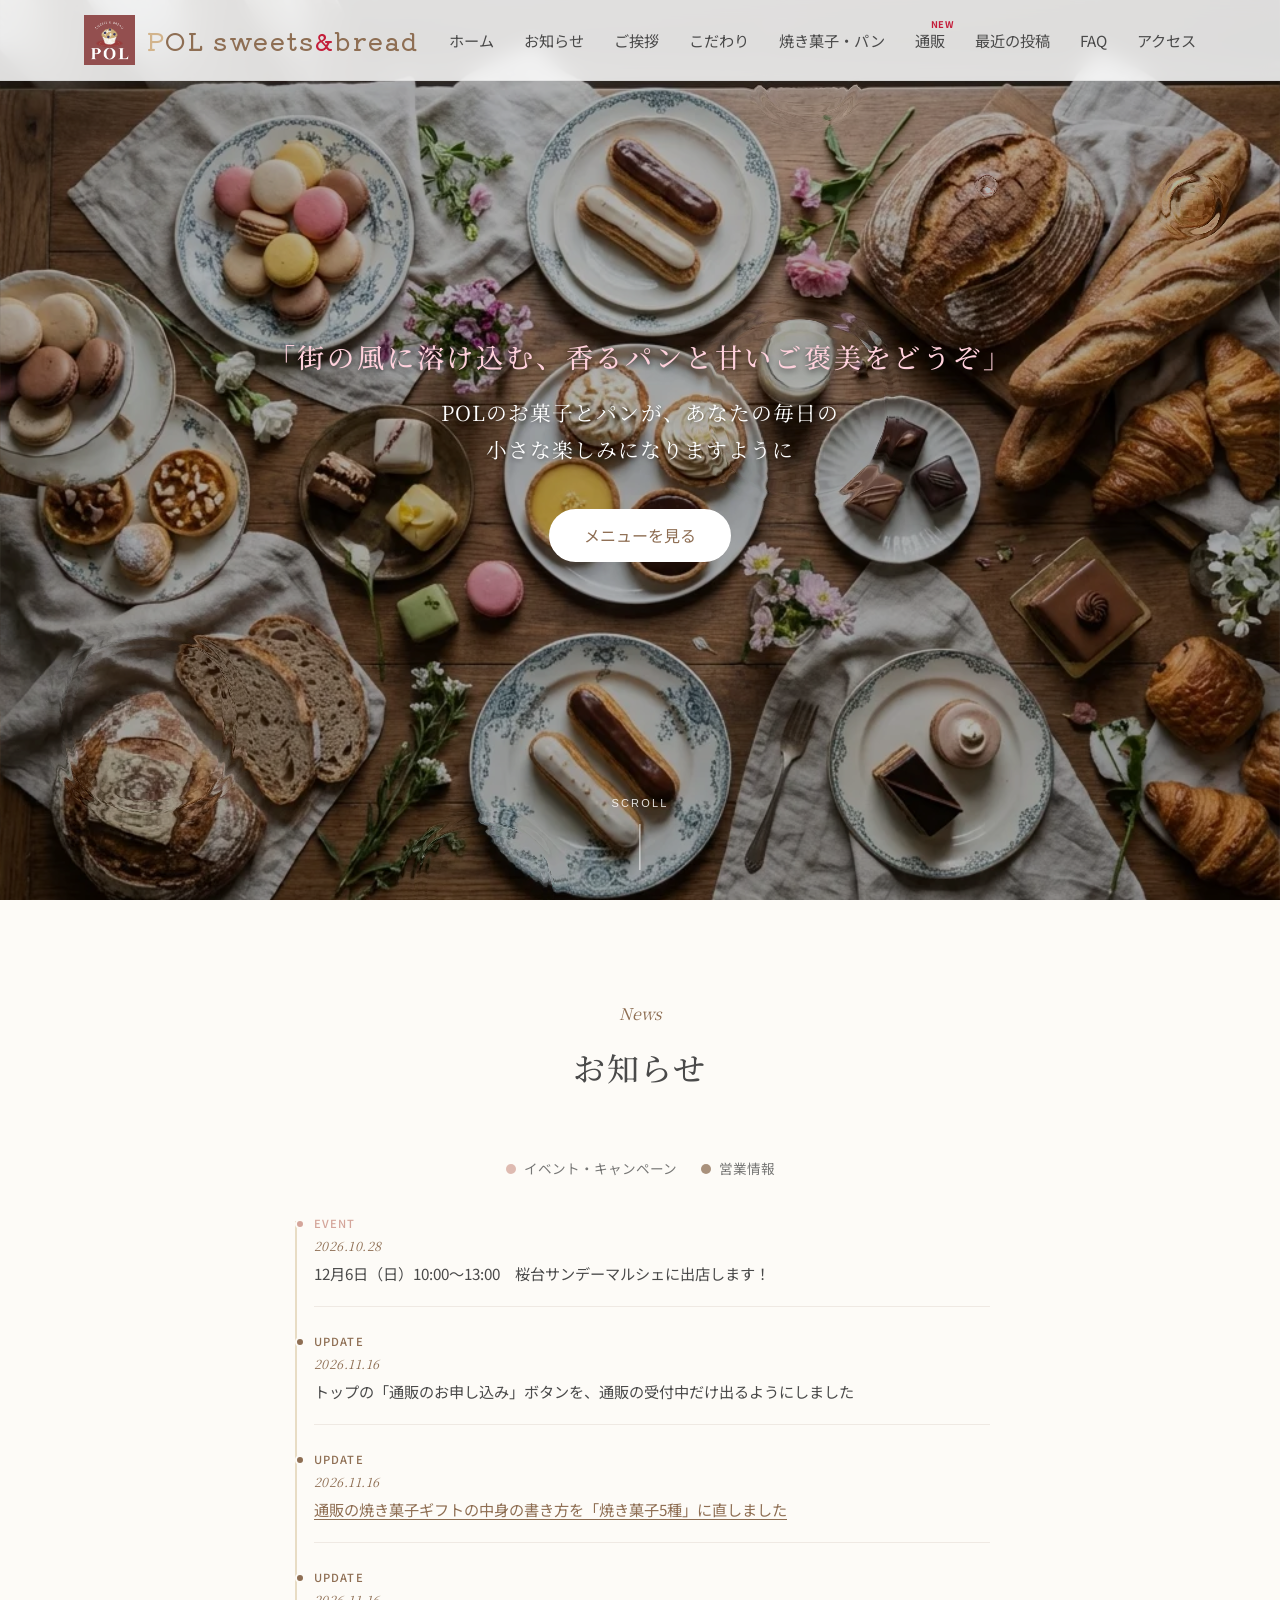
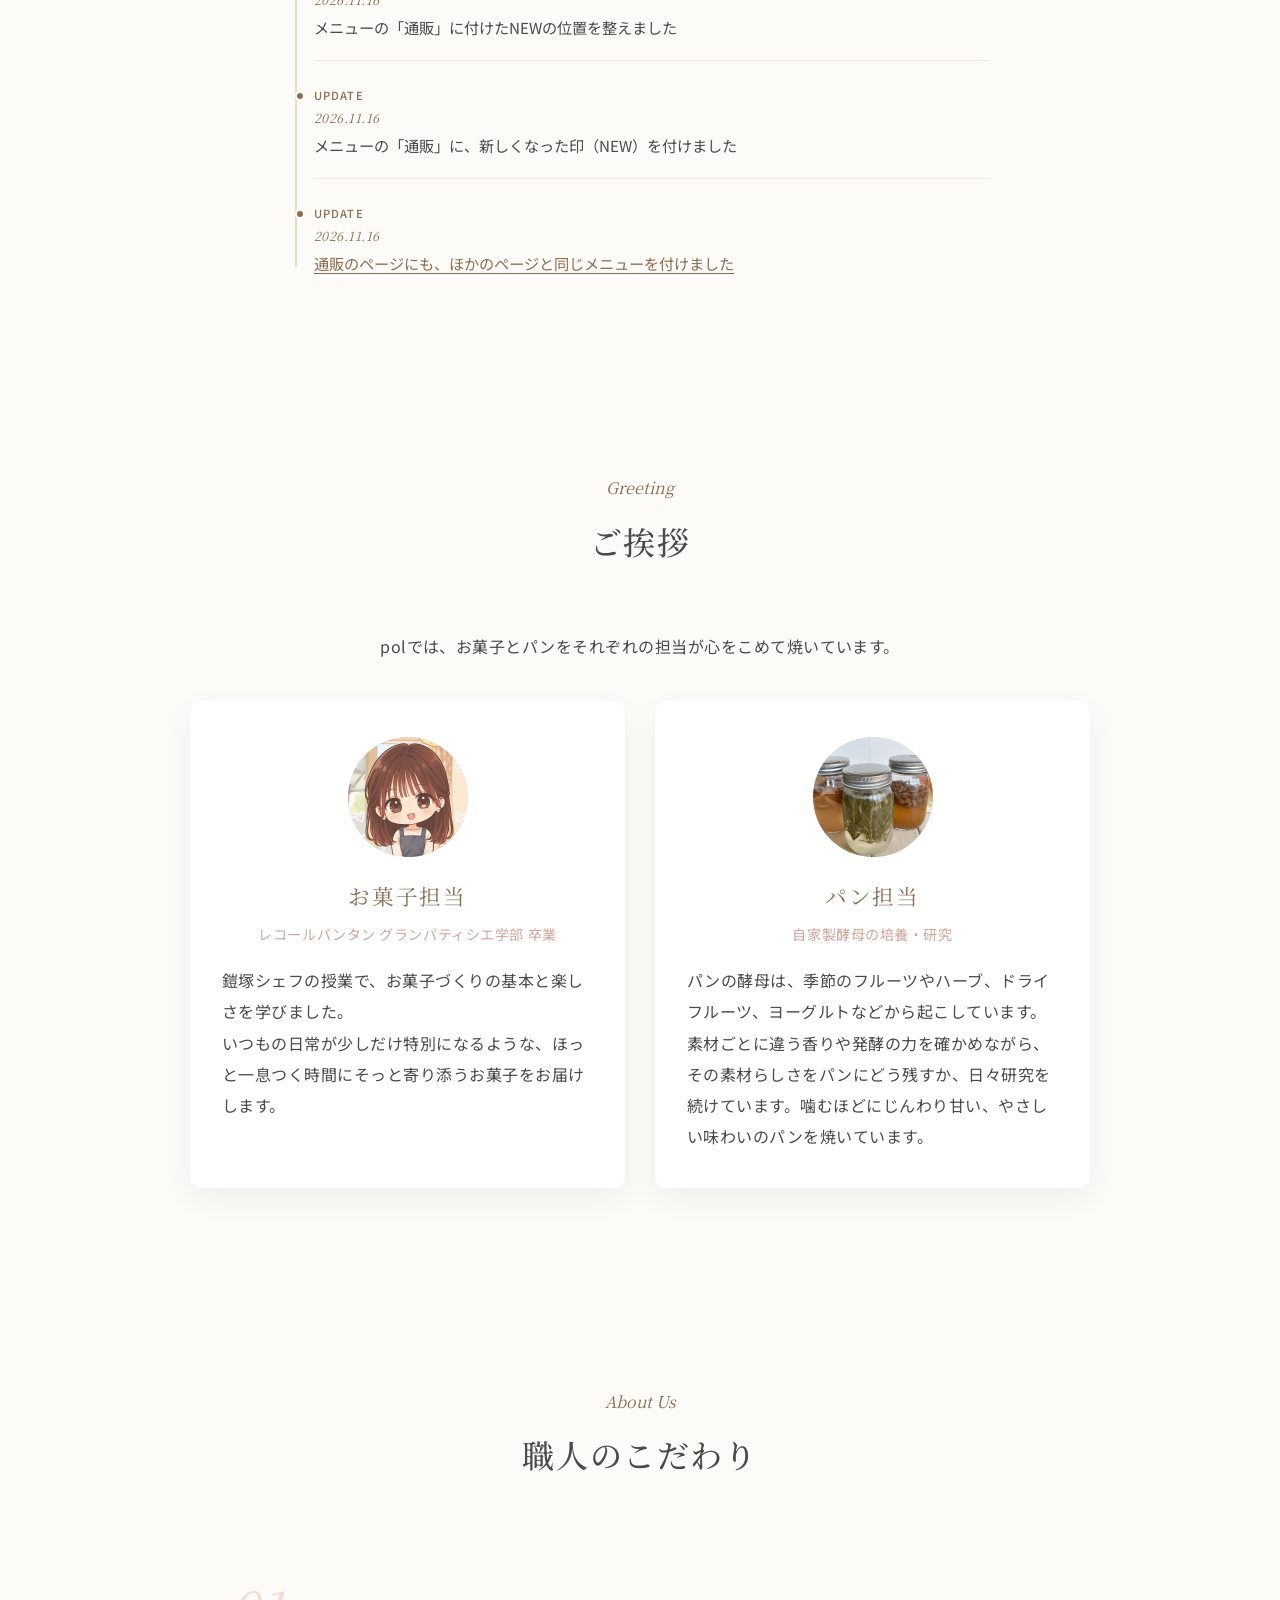
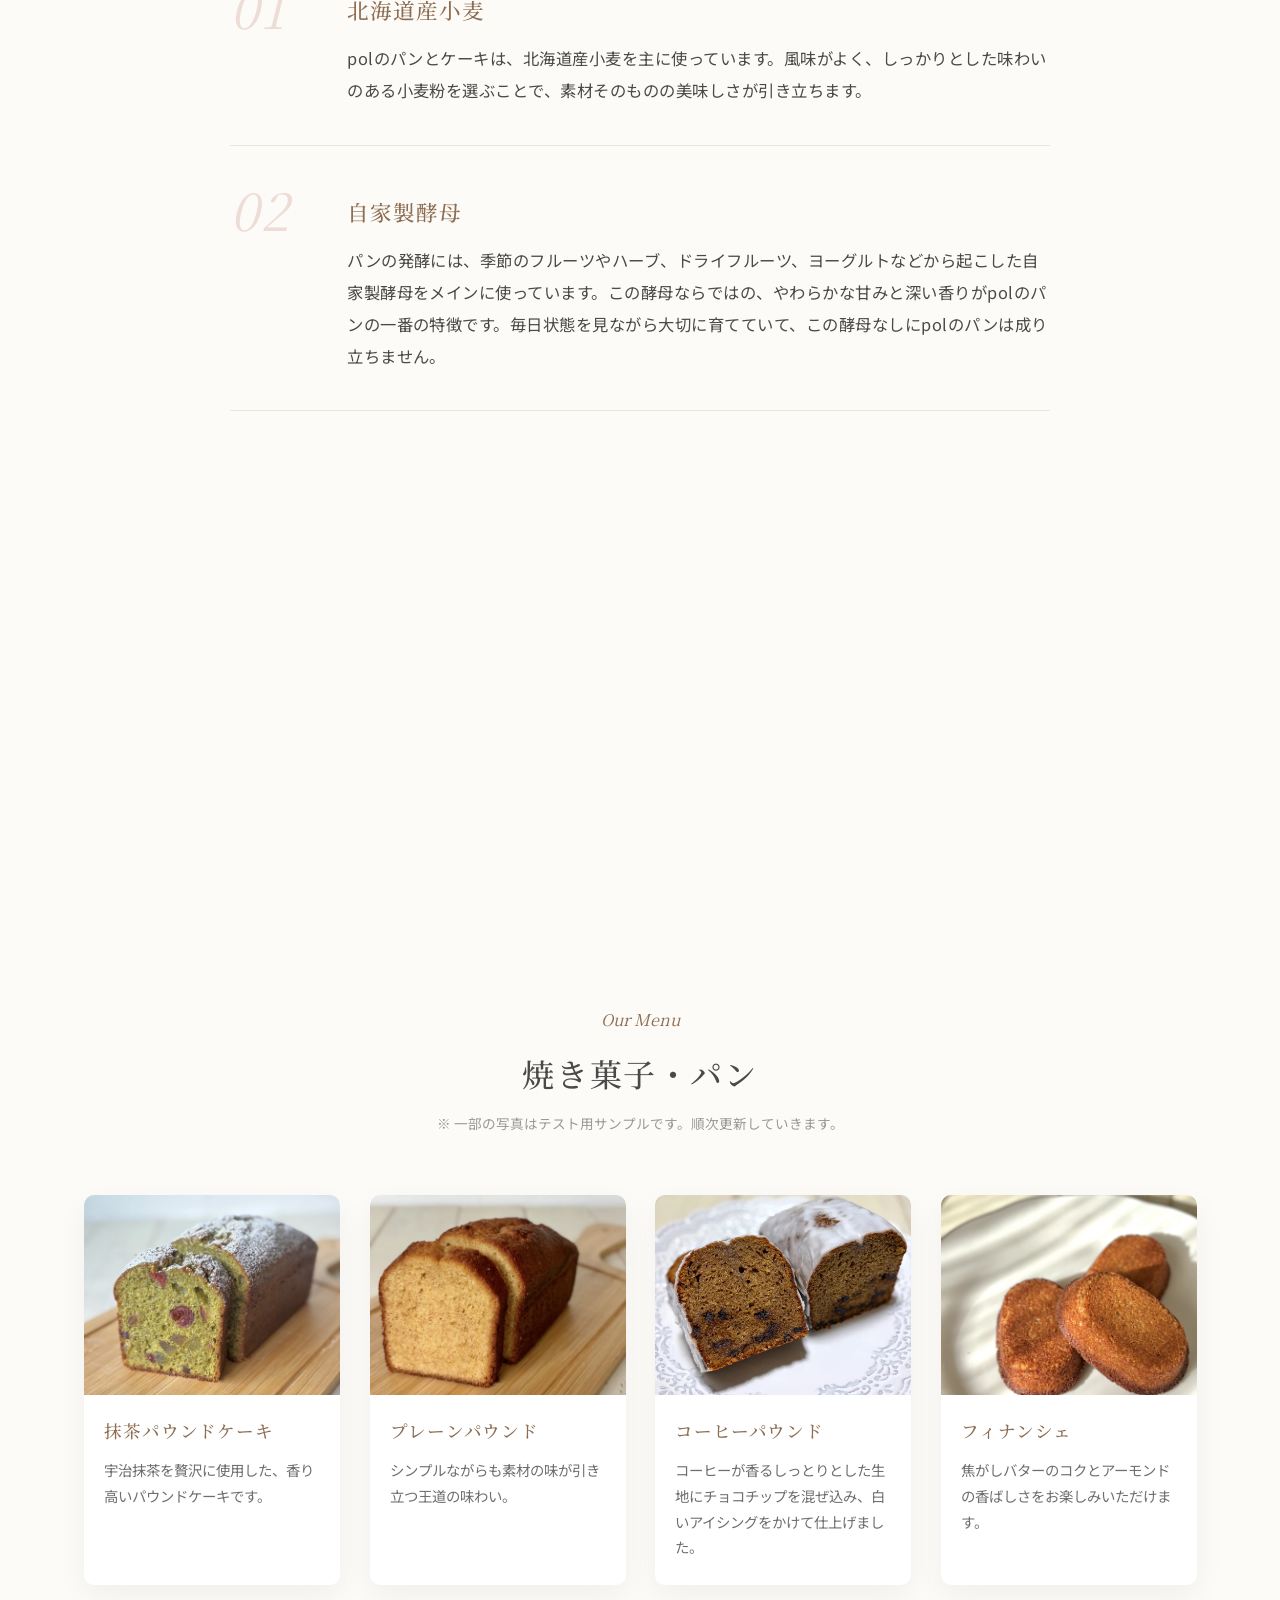
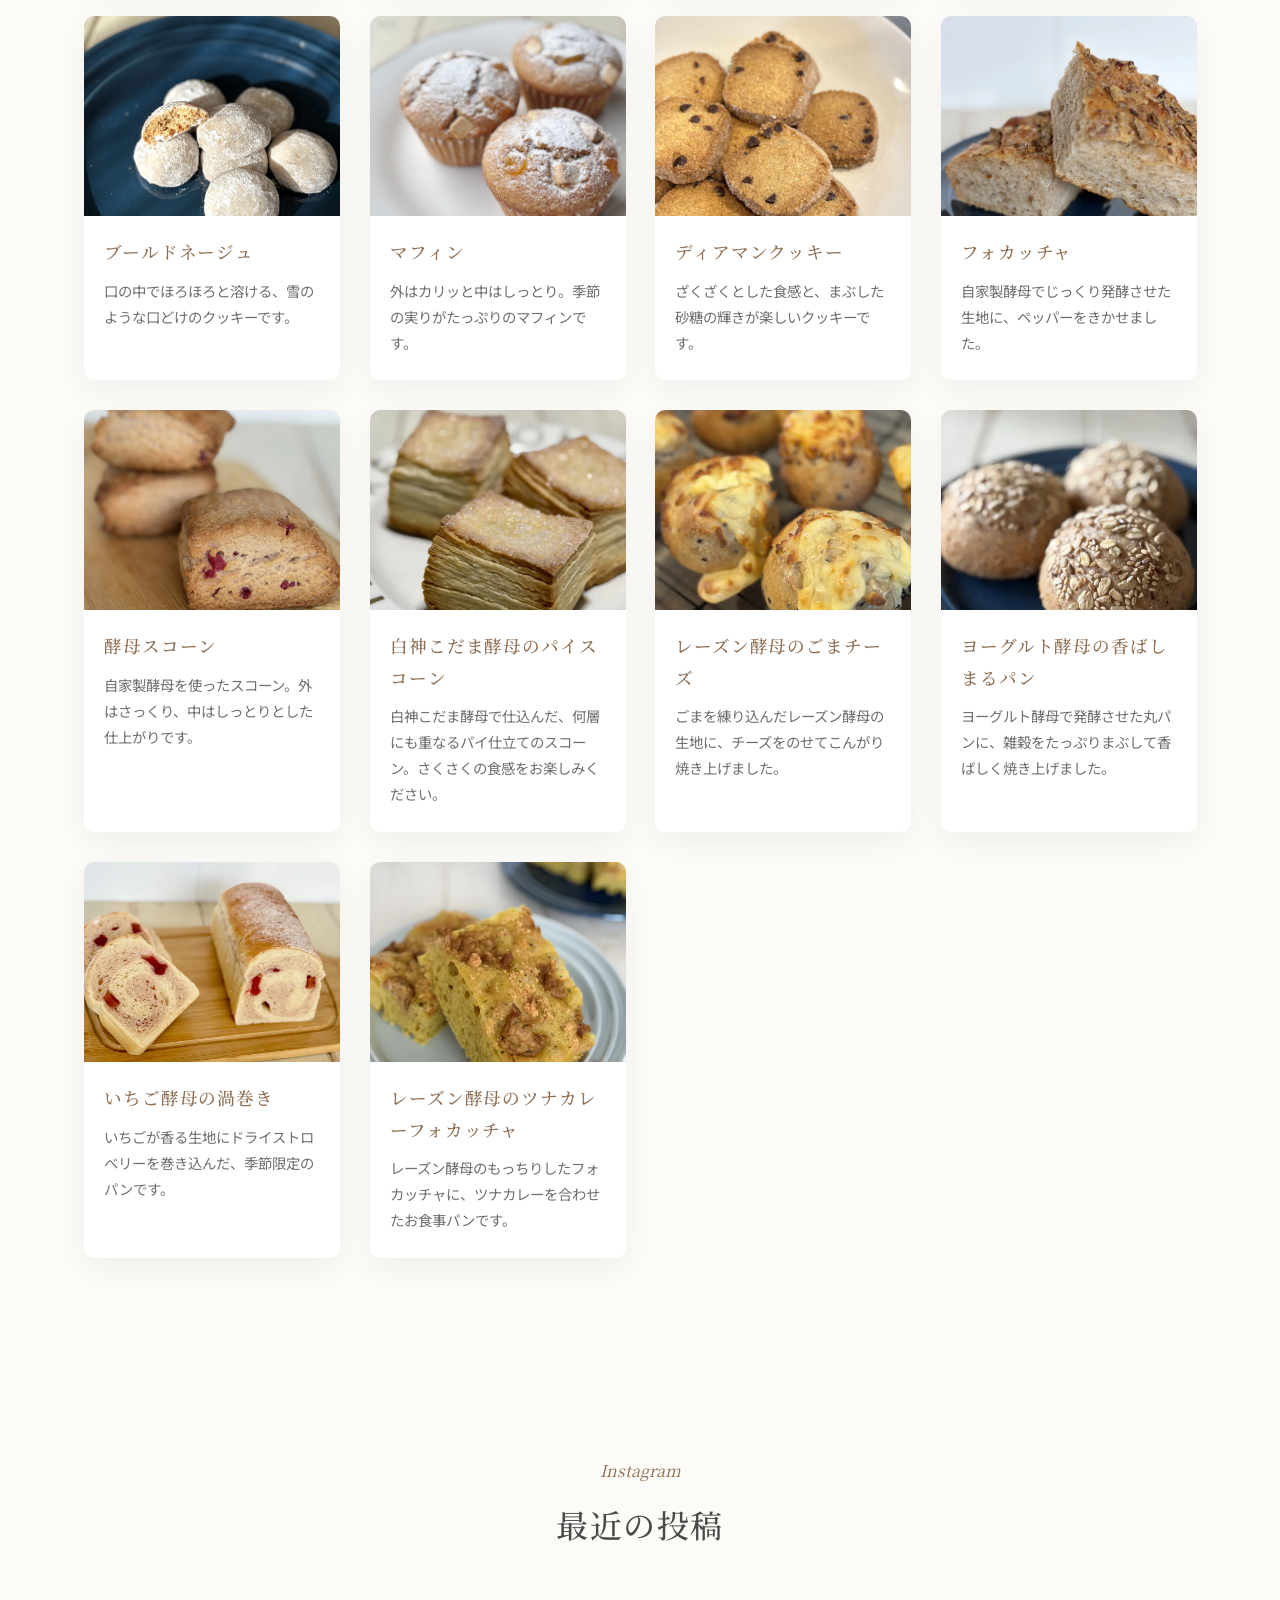
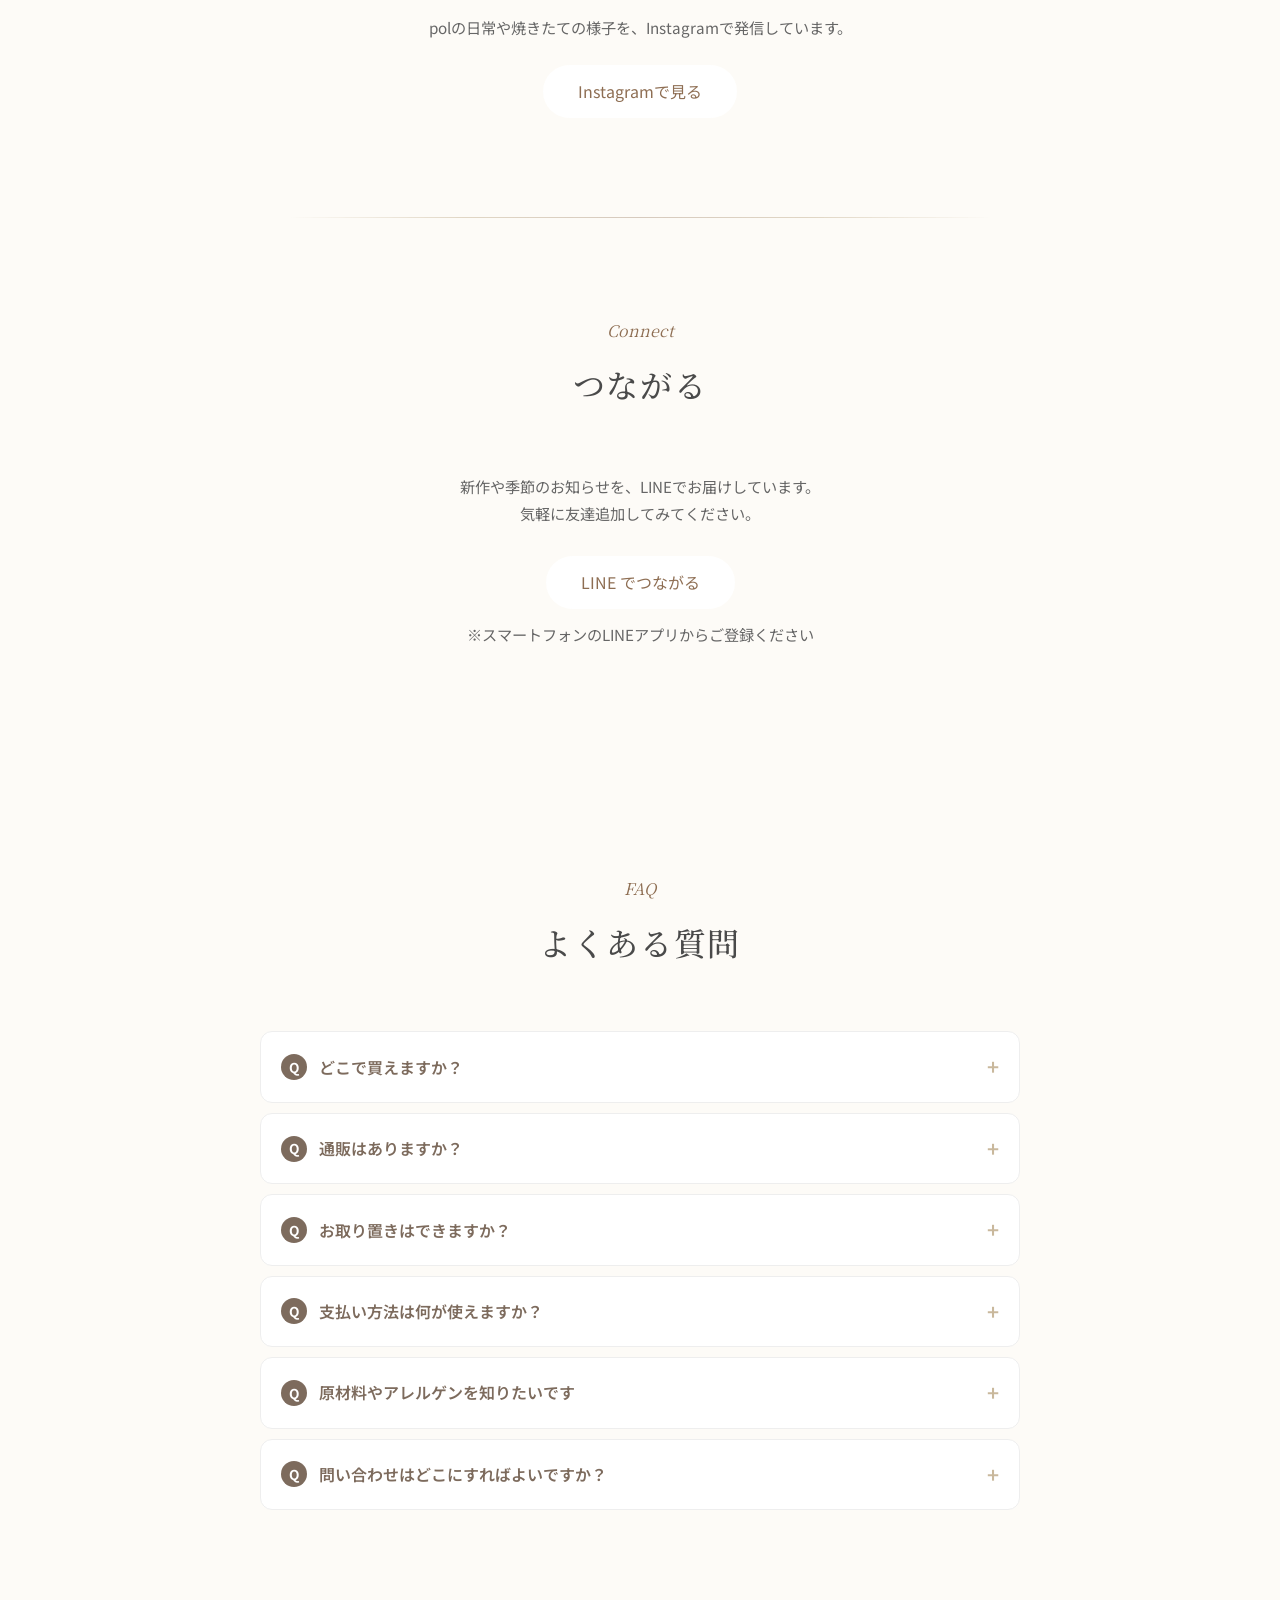
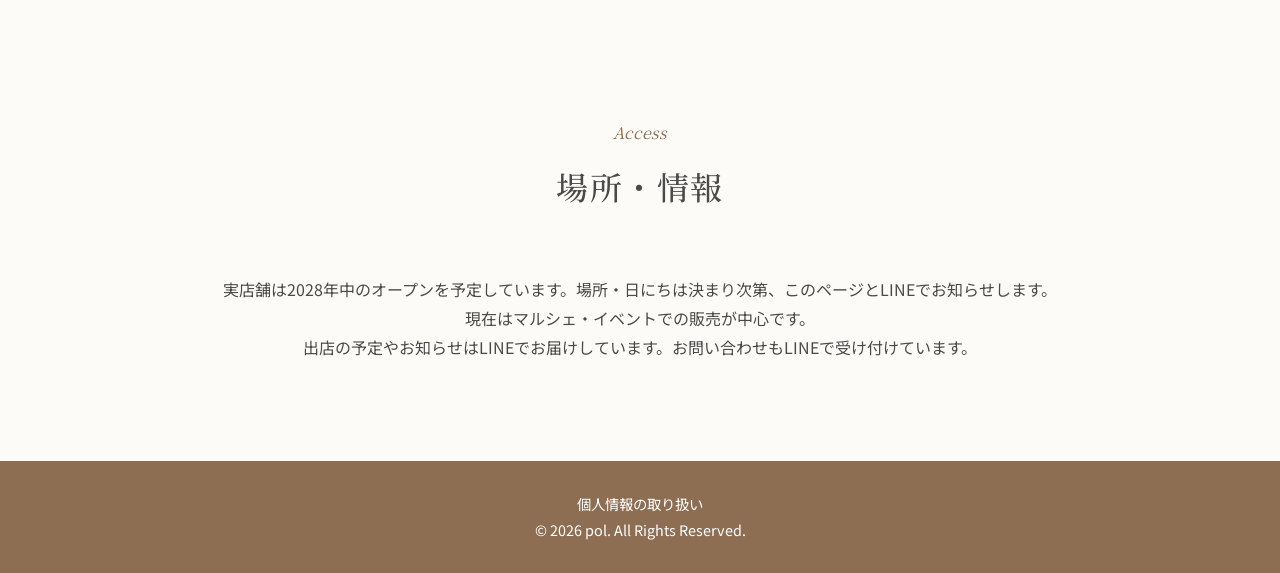
==== index.html @ 1bf5c6aa "トップの通販ボタンを受付の状態に連動（GAS ?q=tsuhan が open のときだけ出す・読み込み失敗なら出さない・終了日時もGASから）・お知らせに1件 Co-Authored-By: Cla" ====
<!DOCTYPE html>
<html lang="ja">

<head>
    <meta charset="UTF-8">
    <meta name="viewport" content="width=device-width, initial-scale=1.0">
    <title>pol｜自家製酵母のパンと全粒粉を使った焼き菓子</title>

    <!-- 検索結果・SNS共有用（2026-09-04 追加）。
         LINEやInstagramでURLを送ったときに出るカード＝ここの og:* を読んでいます。
         画像を差し替えたら images/ogp.png を上書きし、下の ?v=1 の番号を1つ上げること
         （LINEは一度取得したOGP画像を強くキャッシュするため）。 -->
    <meta name="description" content="自家製酵母のパンと、全粒粉を使った焼き菓子をつくる pol（ポル）。パンの酵母は、季節のフルーツやハーブ、ドライフルーツ、ヨーグルトなどから起こしています。焼き菓子は薄力粉に全粒粉を合わせ、卵は国産です。小麦は北海道産が主です。現在はマルシェ・イベントで販売しています。">
    <meta property="og:type" content="website">
    <meta property="og:site_name" content="pol sweets &amp; bread">
    <meta property="og:title" content="pol｜自家製酵母のパンと全粒粉を使った焼き菓子">
    <meta property="og:description" content="自家製酵母のパンと、全粒粉を使った焼き菓子をつくる pol（ポル）。パンの酵母は、季節のフルーツやハーブ、ドライフルーツ、ヨーグルトなどから起こしています。焼き菓子は薄力粉に全粒粉を合わせ、卵は国産です。小麦は北海道産が主です。現在はマルシェ・イベントで販売しています。">
    <meta property="og:url" content="https://kabufamille.github.io/pol-homepage/">
    <meta property="og:image" content="https://kabufamille.github.io/pol-homepage/images/ogp_pol.png?v=5">
    <meta property="og:image:width" content="1200">
    <meta property="og:image:height" content="630">
    <meta property="og:image:alt" content="pol sweets &amp; bread ロゴ（マフィン）">
    <meta property="og:locale" content="ja_JP">
    <meta name="twitter:card" content="summary_large_image">
    <link rel="canonical" href="https://kabufamille.github.io/pol-homepage/">
    <link rel="preconnect" href="https://fonts.googleapis.com">
    <link rel="preconnect" href="https://fonts.gstatic.com" crossorigin>
    <link
        href="https://fonts.googleapis.com/css2?family=Kiwi+Maru:wght@300;400;500&family=Noto+Sans+JP:wght@300;400;500&family=Noto+Serif+JP:wght@400;700&display=swap"
        rel="stylesheet">
    <link rel="icon" href="images/pol_logo_muffin.webp" type="image/webp">
    <link rel="stylesheet" href="style.css?v=19">
<link rel="stylesheet" href="timeline.css?v=3">
    <script src="main.js?v=3" defer></script>
    <script src="news.js?v=5" defer></script>


<style>
/* 営業カレンダー */
.business-calendar { max-width:580px; margin:30px auto 0; background:#fff; border-radius:16px; padding:24px; box-shadow:0 4px 20px rgba(0,0,0,0.05); font-family:'Noto Sans JP',sans-serif; }
.bc-header { display:flex; justify-content:space-between; align-items:center; margin-bottom:14px; }
.bc-title { font-size:1.05rem; font-weight:700; color:#7d6b5d; letter-spacing:0.04em; }
.bc-nav { background:none; border:1px solid #ddd; width:28px; height:28px; border-radius:50%; cursor:pointer; color:#7d6b5d; font-size:14px; line-height:1; transition:all .2s; }
.bc-nav:hover { background:#f5ecd9; border-color:#c9b89c; }
.bc-grid { display:grid; grid-template-columns:repeat(7,1fr); gap:4px; text-align:center; }
.bc-dow { font-size:0.7rem; font-weight:600; color:#999; padding:4px 0; }
.bc-dow.sun { color:#d98d8d; } .bc-dow.sat { color:#7a9bb8; }
.bc-day { aspect-ratio:1/1; display:flex; align-items:center; justify-content:center; font-size:0.95rem; border-radius:50%; color:#555; }
.bc-day.empty { color:transparent; }
.bc-day.closed { background:#fce0e0; color:#c94d4d; }
.bc-day.today { background:#fbe8cd; border:1.5px solid #d9a05a; font-weight:700; color:#a2762f; }
.bc-legend { display:flex; gap:14px; justify-content:center; margin-top:14px; font-size:0.7rem; color:#888; }
.bc-legend-item { display:flex; align-items:center; gap:5px; }
.bc-legend-dot { width:10px; height:10px; border-radius:50%; }
.bc-legend-dot.closed-color { background:#fce0e0; border:1px solid #c94d4d; }
.bc-legend-dot.today-color { background:#fbe8cd; border:1px solid #d9a05a; }
/* Newsletter */
.newsletter-body { text-align:center; max-width:560px; margin:0 auto; }
.newsletter-body p { color:#666; font-size:0.95rem; line-height:1.8; margin-bottom:28px; }
.newsletter-note { font-size:0.78rem; color:#aaa; margin-top:12px; margin-bottom:0; }
/* 通販のお申し込みボタン（受付期間だけ出す・2026-11-14） */
.tsuhan-cta { text-align:center; margin:0 auto 32px; }
.tsuhan-cta[hidden] { display:none; }
.tsuhan-cta-note { font-size:0.85rem; color:#7d6b5d; margin:0 0 12px; }
/* 画面には出さず、検索・読み上げにだけ伝える文字（h1 の説明など） */
.visually-hidden { position:absolute !important; width:1px; height:1px; padding:0; margin:-1px; overflow:hidden; clip:rect(0,0,0,0); white-space:nowrap; border:0; }
/* FAQ */
.faq-list { max-width:760px; margin:0 auto; }
.faq-item { background:#fff; border:1px solid #eee; border-radius:12px; margin-bottom:10px; overflow:hidden; transition:box-shadow .2s; }
.faq-item:hover { box-shadow:0 4px 16px rgba(0,0,0,0.04); }
.faq-q { display:flex; align-items:center; gap:12px; padding:16px 20px; cursor:pointer; font-weight:600; color:#7d6b5d; user-select:none; }
.faq-q::before { content:"Q"; flex-shrink:0; width:26px; height:26px; background:#7d6b5d; color:#fff; border-radius:50%; display:flex; align-items:center; justify-content:center; font-size:0.85rem; font-weight:700; }
.faq-q::after { content:"+"; margin-left:auto; font-size:1.3rem; color:#c9b89c; transition:transform .25s; }
.faq-item.open .faq-q::after { transform:rotate(45deg); }
.faq-a { display:grid; grid-template-rows:0fr; transition:grid-template-rows .35s cubic-bezier(0.4,0,0.2,1); }
.faq-item.open .faq-a { grid-template-rows:1fr; }
.faq-a-inner { overflow:hidden; }
.faq-a-pad { padding:4px 20px 18px 58px; color:#666; font-size:0.92rem; line-height:1.75; border-top:1px dashed #f0f0f0; }
</style>

    <!-- 構造化データ（2026-10-30 追加・AI検索／Google が読む）。
         FAQ を直したら下の FAQPage も同じ文に直すこと。住所・電話は実店舗が決まるまで入れない。 -->
    <script type="application/ld+json">
    {
      "@context": "https://schema.org",
      "@graph": [
        {
          "@type": "Bakery",
          "@id": "https://kabufamille.github.io/pol-homepage/#bakery",
          "name": "pol",
          "alternateName": [
            "ポル",
            "pol sweets & bread"
          ],
          "description": "自家製酵母のパンと、全粒粉を使った焼き菓子をつくる pol（ポル）。パンの酵母は、季節のフルーツやハーブ、ドライフルーツ、ヨーグルトなどから起こしています。焼き菓子は薄力粉に全粒粉を合わせ、卵は国産です。小麦は北海道産が主です。現在はマルシェ・イベントで販売しています。",
          "url": "https://kabufamille.github.io/pol-homepage/",
          "logo": "https://kabufamille.github.io/pol-homepage/images/pol_logo_muffin.webp",
          "image": "https://kabufamille.github.io/pol-homepage/images/ogp_pol.png",
          "keywords": "自家製酵母のパン, 全粒粉を使った焼き菓子",
          "sameAs": [
            "https://www.instagram.com/pol_sweets_bread/",
            "https://lin.ee/vKcp8Xd"
          ]
        },
        {
          "@type": "FAQPage",
          "@id": "https://kabufamille.github.io/pol-homepage/#faq",
          "mainEntity": [
            {
              "@type": "Question",
              "name": "どこで買えますか？",
              "acceptedAnswer": {
                "@type": "Answer",
                "text": "現在はマルシェ・イベントで販売しています。出店の予定は、このページの「お知らせ」とLINEでお知らせします。実店舗は2028年中のオープンを予定しています。"
              }
            },
            {
              "@type": "Question",
              "name": "通販はありますか？",
              "acceptedAnswer": {
                "@type": "Answer",
                "text": "通販は、受付期間を決めてお申し込みを受け付けています。受付期間のほかは、通販のページは「準備中」になっています。受付の予定は、LINEとこのページの「お知らせ」でお知らせします。"
              }
            },
            {
              "@type": "Question",
              "name": "お取り置きはできますか？",
              "acceptedAnswer": {
                "@type": "Answer",
                "text": "現在、お取り置きは受け付けていません。"
              }
            },
            {
              "@type": "Question",
              "name": "支払い方法は何が使えますか？",
              "acceptedAnswer": {
                "@type": "Answer",
                "text": "通販は銀行振込です。お申し込みのあとに振込先をお知らせします。マルシェ・イベントでのお支払い方法は、LINEでお問い合わせください。"
              }
            },
            {
              "@type": "Question",
              "name": "原材料やアレルゲンを知りたいです",
              "acceptedAnswer": {
                "@type": "Answer",
                "text": "原材料やアレルゲン（特定原材料）については、LINEでお問い合わせください。"
              }
            },
            {
              "@type": "Question",
              "name": "問い合わせはどこにすればよいですか？",
              "acceptedAnswer": {
                "@type": "Answer",
                "text": "お問い合わせはLINEで受け付けています。電話での受け付けはしていません。"
              }
            }
          ]
        }
      ]
    }
    </script>
</head>

<body>
    <header class="header">
        <div class="container header-container">
            <h1 class="logo"><a href="#hero"><img src="images/pol_logo_muffin.webp" alt="pol"><span class="logo-text"><span class="text-sand">P</span>OL sweets<span class="text-raspberry">&</span>bread</span></a><span class="visually-hidden">pol｜自家製酵母のパンと全粒粉を使った焼き菓子</span></h1>
            <nav class="nav">
                <ul>
                    <li><a href="#hero">ホーム</a></li>
                    <li><a href="#news">お知らせ</a></li>
                    <li><a href="#greeting">ご挨拶</a></li>
                    <li><a href="#about">こだわり</a></li>
                    <li><a href="#menu">焼き菓子・パン</a></li>
                    <li><a href="tsuhan/">通販<span class="nav-new" aria-hidden="true">NEW</span></a></li>
                    <!-- 【開業まで非表示・2026-09-04 けんじ指示】 戻すとき＝ data-hidden-until-open が付いた要素から style="display:none;" を消すだけ。 非表示にした全箇所の一覧は  grep -rn "hidden-until-open" *.html  で出ます。 -->
                    <li data-hidden-until-open="2026-09-04" style="display:none;"><a href="reservation.html">お取り置き</a></li>
                    <li><a href="#instagram">最近の投稿</a></li>
                    <li><a href="#faq">FAQ</a></li>
                    <li><a href="#contact">アクセス</a></li>
                </ul>
            </nav>
            <div class="mobile-menu-toggle">
                <span></span>
                <span></span>
                <span></span>
            </div>
        </div>
    </header>

    <main>
        <section id="hero" class="hero">
            <div class="hero-bg" style="background-image: url('images/hero_sweets_bread.webp');"></div>
            <div class="hero-overlay"></div>
            <div class="hero-ripples" aria-hidden="true">
                <span class="drop"></span><span class="drop"></span><span class="drop"></span>
                <span class="drop"></span><span class="drop"></span><span class="drop"></span>
                <span class="drop"></span><span class="drop"></span><span class="drop"></span>
                <span class="drop"></span><span class="drop"></span><span class="drop"></span>
            </div>
            <div class="hero-content">
                <h2 class="hero-title">
                    <span class="fade-in-up hero-intro"><span class="hi-part">「街の風に溶け込む、</span><span class="hi-part">香るパンと甘いご褒美をどうぞ」</span></span>
                </h2>
                <p class="hero-subtitle fade-in-up delay-3">
                    <span>POLのお菓子とパンが、あなたの毎日の</span>
                    <span>小さな楽しみになりますように</span>
                </p>
                <a href="#menu" class="btn btn-primary fade-in-up delay-4">メニューを見る</a>
            </div>
            <div class="scroll-hint" aria-hidden="true">SCROLL<span></span></div>
        </section>

        <section id="news" class="section news">
            <div class="container">
                <div class="section-header">
                    <span class="section-subtitle">News</span>
                    <h3 class="section-title">お知らせ</h3>
                </div>

                <!-- 通販のお申し込みボタン（2026-11-14・11/16 から受付の状態に連動）。
                     通販の受け口（お取り置き用GAS ?q=tsuhan）が state:"open"（受付中）を返したときだけ出す。
                     準備中・受付前・売り切れ・受付終了・読み込み失敗のときは hidden のまま＝何も出ない。日時をここに書かなくてよい -->
                <div class="tsuhan-cta" id="tsuhan-cta" hidden>
                    <p class="tsuhan-cta-note"><span class="new-label">NEW</span>通販のお申し込みを受け付けています<span id="tsuhan-cta-end"></span></p>
                    <a href="tsuhan/" class="btn btn-primary">通販のお申し込み</a>
                </div>
                <script>
                (function(){
                    var el=document.getElementById('tsuhan-cta'); if(!el || !window.fetch) return;
                    // tsuhan/index.html の GAS_URL と同じ（デプロイIDを変えたら両方直す）
                    var url='https://script.google.com/macros/s/AKfycbyMT-ZX9lwH-6Grdb-oJvYlXr7lHse0w8MQgHAgZ6sjHcDEblv8uH9_kj1_wAO4W2__/exec?q=tsuhan';
                    fetch(url,{cache:'no-store'}).then(function(r){return r.json();}).then(function(info){
                        if(!info || info.status!=='ok' || info.state!=='open') return;
                        if(info.end) document.getElementById('tsuhan-cta-end').textContent='（'+info.end+'まで）';
                        el.hidden=false;
                    }).catch(function(){});
                })();
                </script>

                <!-- Event News Section -->
               <div class="news-timeline-wrapper">
    <div class="tl-legend">
        <span class="tl-legend-item"><span class="tl-legend-dot event"></span>イベント・キャンペーン</span>
        <span class="tl-legend-item"><span class="tl-legend-dot"></span>営業情報</span>
    </div>
    <div class="news-timeline" id="news-timeline">
        <div class="tl-item">
            <div class="tl-dot"></div>
            <div class="tl-body">
                <div class="tl-date">-</div>
                <div class="tl-text">読み込み中...</div>
            </div>
        </div>
    </div>
</div>
            </div>
        </section>

        <section id="greeting" class="section greeting">
            <div class="container">
                <div class="section-header">
                    <span class="section-subtitle">Greeting</span>
                    <h3 class="section-title">ご挨拶</h3>
                </div>
                <p class="greet-lead">polでは、お菓子とパンをそれぞれの担当が心をこめて焼いています。</p>
                <div class="greet-grid">
                    <article class="greet-card" data-scroll>
                        <div class="greet-photo"><img src="images/greeting/sweets-illustration.webp" alt="エプロン姿でほほえむお菓子担当のイラスト" width="480" height="480" loading="lazy"></div>
                        <p class="greet-role">お菓子担当</p>
                        <p class="greet-career">レコールバンタン グランパティシエ学部 卒業</p>
                        <p class="greet-text">鎧塚シェフの授業で、お菓子づくりの基本と楽しさを学びました。<br>いつもの日常が少しだけ特別になるような、ほっと一息つく時間にそっと寄り添うお菓子をお届けします。</p>
                    </article>
                    <article class="greet-card" data-scroll>
                        <div class="greet-photo"><img src="images/greeting/bread-yeast-jars.webp" alt="フルーツなどから起こした酵母の瓶" width="480" height="480" loading="lazy"></div>
                        <p class="greet-role">パン担当</p>
                        <p class="greet-career">自家製酵母の培養・研究</p>
                        <p class="greet-text">パンの酵母は、季節のフルーツやハーブ、ドライフルーツ、ヨーグルトなどから起こしています。素材ごとに違う香りや発酵の力を確かめながら、その素材らしさをパンにどう残すか、日々研究を続けています。噛むほどにじんわり甘い、やさしい味わいのパンを焼いています。</p>
                    </article>
                </div>
            </div>
        </section>

        <section id="about" class="section about">
            <div class="container">
                <div class="section-header">
                    <span class="section-subtitle">About Us</span>
                    <h3 class="section-title">職人のこだわり</h3>
                </div>
                <div class="about-content">
                    <ol class="cdr-list">
                        <li class="cdr-item" data-scroll>
                            <span class="cdr-num">01</span>
                            <div class="cdr-body">
                                <h4 class="cdr-head">北海道産小麦</h4>
                                <p class="cdr-text">polのパンとケーキは、北海道産小麦を主に使っています。風味がよく、しっかりとした味わいのある小麦粉を選ぶことで、素材そのものの美味しさが引き立ちます。</p>
                            </div>
                        </li>
                        <li class="cdr-item" data-scroll>
                            <span class="cdr-num">02</span>
                            <div class="cdr-body">
                                <h4 class="cdr-head">自家製酵母</h4>
                                <p class="cdr-text">パンの発酵には、季節のフルーツやハーブ、ドライフルーツ、ヨーグルトなどから起こした自家製酵母をメインに使っています。この酵母ならではの、やわらかな甘みと深い香りがpolのパンの一番の特徴です。毎日状態を見ながら大切に育てていて、この酵母なしにpolのパンは成り立ちません。</p>
                            </div>
                        </li>
                        <li class="cdr-item" data-scroll>
                            <span class="cdr-num">03</span>
                            <div class="cdr-body">
                                <h4 class="cdr-head">焼き直しの研究</h4>
                                <p class="cdr-text">ケーキや焼き菓子は、「これだ」と思えるレシピにたどり着くまで、何度も何度も焼き直して研究を重ねています。配合を少し変えては焼いて、また変えては焼いて——その繰り返しの中で生まれた一品だけを、お客さまにお届けしています。</p>
                            </div>
                        </li>
                        <li class="cdr-item" data-scroll>
                            <span class="cdr-num">04</span>
                            <div class="cdr-body">
                                <h4 class="cdr-head">全粒粉と国産卵</h4>
                                <p class="cdr-text">焼き菓子には薄力粉に全粒粉を合わせ、香ばしさと素朴なコクを出しています。卵は国産のものを使っています。</p>
                            </div>
                        </li>
                    </ol>
                </div>
            </div>
        </section>

        <section id="menu" class="section menu">
            <div class="container">
                <div class="section-header">
                    <span class="section-subtitle">Our Menu</span>
                    <h3 class="section-title">焼き菓子・パン</h3>
                    <p style="margin-top: 0.5rem; font-size: 0.85rem; color: #999;">※ 一部の写真はテスト用サンプルです。順次更新していきます。</p>
                </div>
                <!-- Gallery Grid -->
                <div class="gallery-grid">
                    <div class="gallery-item" data-scroll>
                        <img src="images/store/matcha-pound.webp" alt="抹茶パウンドケーキ" style="object-position: center 70%;">
                        <div class="gallery-info">
                            <h4>抹茶パウンドケーキ</h4>
                            <p>宇治抹茶を贅沢に使用した、香り高いパウンドケーキです。</p>
                            <p class="price">¥350</p>
                        </div>
                    </div>
                    <div class="gallery-item" data-scroll>
                        <img src="images/store/pound-cake.webp" alt="プレーンパウンド" style="object-position: center 70%;">
                        <div class="gallery-info">
                            <h4>プレーンパウンド</h4>
                            <p>シンプルながらも素材の味が引き立つ王道の味わい。</p>
                            <p class="price">¥300</p>
                        </div>
                    </div>
                    <div class="gallery-item" data-scroll>
                        <img src="images/store/coffee-pound.webp" alt="コーヒーパウンド" style="object-position: center 55%;">
                        <div class="gallery-info">
                            <h4>コーヒーパウンド</h4>
                            <p>コーヒーが香るしっとりとした生地にチョコチップを混ぜ込み、白いアイシングをかけて仕上げました。</p>
                            <p class="price">¥350</p>
                        </div>
                    </div>
                    <div class="gallery-item" data-scroll>
                        <img src="images/store/financier.webp" alt="フィナンシェ" style="object-position: center 70%;">
                        <div class="gallery-info">
                            <h4>フィナンシェ</h4>
                            <p>焦がしバターのコクとアーモンドの香ばしさをお楽しみいただけます。</p>
                            <p class="price">¥280</p>
                        </div>
                    </div>
                    <div class="gallery-item" data-scroll>
                        <img src="images/store/boule-de-neige.webp" alt="ブールドネージュ">
                        <div class="gallery-info">
                            <h4>ブールドネージュ</h4>
                            <p>口の中でほろほろと溶ける、雪のような口どけのクッキーです。</p>
                            <p class="price">¥280</p>
                        </div>
                    </div>
                    <div class="gallery-item" data-scroll>
                        <img src="images/store/muffin.webp" alt="マフィン">
                        <div class="gallery-info">
                            <h4>マフィン</h4>
                            <p>外はカリッと中はしっとり。季節の実りがたっぷりのマフィンです。</p>
                            <p class="price">¥320</p>
                        </div>
                    </div>
                    <div class="gallery-item" data-scroll>
                        <img src="images/store/diamant-cookie.webp" alt="ディアマンクッキー">
                        <div class="gallery-info">
                            <h4>ディアマンクッキー</h4>
                            <p>ざくざくとした食感と、まぶした砂糖の輝きが楽しいクッキーです。</p>
                            <p class="price">¥300</p>
                        </div>
                    </div>
                    <div class="gallery-item" data-scroll>
                        <img src="images/store/focaccia.webp" alt="フォカッチャ" style="object-position: center 60%;">
                        <div class="gallery-info">
                            <h4>フォカッチャ</h4>
                            <p>自家製酵母でじっくり発酵させた生地に、ペッパーをきかせました。</p>
                            <p class="price">¥420</p>
                        </div>
                    </div>
                    <div class="gallery-item" data-scroll>
                        <img src="images/store/scone.webp" alt="酵母スコーン" style="object-position: right 88%;">
                        <div class="gallery-info">
                            <h4>酵母スコーン</h4>
                            <p>自家製酵母を使ったスコーン。外はさっくり、中はしっとりとした仕上がりです。</p>
                            <p class="price">¥350</p>
                        </div>
                    </div>
                    <div class="gallery-item" data-scroll>
                        <img src="images/store/pie-scone.webp" alt="白神こだま酵母のパイスコーン" style="object-position: center 70%;">
                        <div class="gallery-info">
                            <h4>白神こだま酵母のパイスコーン</h4>
                            <p>白神こだま酵母で仕込んだ、何層にも重なるパイ仕立てのスコーン。さくさくの食感をお楽しみください。</p>
                        </div>
                    </div>
                    <div class="gallery-item" data-scroll>
                        <img src="images/store/sesame-cheese.webp" alt="レーズン酵母のごまチーズ" style="object-position: center 70%;">
                        <div class="gallery-info">
                            <h4>レーズン酵母のごまチーズ</h4>
                            <p>ごまを練り込んだレーズン酵母の生地に、チーズをのせてこんがり焼き上げました。</p>
                        </div>
                    </div>
                    <div class="gallery-item" data-scroll>
                        <img src="images/store/yogurt-maru.webp" alt="ヨーグルト酵母の香ばしまるパン" style="object-position: center 65%;">
                        <div class="gallery-info">
                            <h4>ヨーグルト酵母の香ばしまるパン</h4>
                            <p>ヨーグルト酵母で発酵させた丸パンに、雑穀をたっぷりまぶして香ばしく焼き上げました。</p>
                        </div>
                    </div>
                    <div class="gallery-item" data-scroll>
                        <img src="images/store/strawberry-swirl.webp" alt="いちご酵母の渦巻き" style="object-position: center 70%;">
                        <div class="gallery-info">
                            <h4>いちご酵母の渦巻き</h4>
                            <p>いちごが香る生地にドライストロベリーを巻き込んだ、季節限定のパンです。</p>
                        </div>
                    </div>
                    <div class="gallery-item" data-scroll>
                        <img src="images/store/tuna-curry-focaccia.webp" alt="レーズン酵母のツナカレーフォカッチャ" style="object-position: center 75%;">
                        <div class="gallery-info">
                            <h4>レーズン酵母のツナカレーフォカッチャ</h4>
                            <p>レーズン酵母のもっちりしたフォカッチャに、ツナカレーを合わせたお食事パンです。</p>
                        </div>
                    </div>
                </div>
            </div>
        </section>

        <section id="instagram" class="section instagram">
            <div class="container">
                <div class="section-header">
                    <span class="section-subtitle" data-scroll>Instagram</span>
                    <h3 class="section-title" data-scroll>最近の投稿</h3>
                </div>

                <p class="instagram-desc" data-scroll>polの日常や焼きたての様子を、Instagramで発信しています。</p>
                <div class="instagram-link" data-scroll>
                    <a href="https://www.instagram.com/pol_sweets_bread" target="_blank" rel="noopener noreferrer"
                        class="btn btn-primary">
                        Instagramで見る
                    </a>
                </div>
            </div>
        </section>

        <section id="newsletter" class="section newsletter">
            <div class="container">
                <div class="section-header">
                    <span class="section-subtitle" data-scroll>Connect</span>
                    <h3 class="section-title" data-scroll>つながる</h3>
                </div>
                <div class="newsletter-body" data-scroll>
                    <p data-scroll>新作や季節のお知らせを、LINEでお届けしています。<br>気軽に友達追加してみてください。</p>
                    <a href="https://lin.ee/vKcp8Xd" target="_blank" rel="noopener noreferrer" class="btn btn-primary">LINE でつながる</a>
                    <p class="newsletter-note">※スマートフォンのLINEアプリからご登録ください</p>
                </div>
            </div>
        </section>

        <section id="faq" class="section faq">
            <div class="container">
                <div class="section-header">
                    <span class="section-subtitle">FAQ</span>
                    <h3 class="section-title">よくある質問</h3>
                </div>
                <!-- FAQ を直したら、head の中の FAQPage（JSON-LD）も同じ文に直すこと（AI検索・Google が読む） -->
                <div class="faq-list">
                    <div class="faq-item"><div class="faq-q">どこで買えますか？</div><div class="faq-a"><div class="faq-a-inner"><div class="faq-a-pad">現在はマルシェ・イベントで販売しています。出店の予定は、このページの「お知らせ」とLINEでお知らせします。実店舗は2028年中のオープンを予定しています。</div></div></div></div>
                    <div class="faq-item"><div class="faq-q">通販はありますか？</div><div class="faq-a"><div class="faq-a-inner"><div class="faq-a-pad">通販は、受付期間を決めてお申し込みを受け付けています。受付期間のほかは、通販のページは「準備中」になっています。受付の予定は、LINEとこのページの「お知らせ」でお知らせします。</div></div></div></div>
                    <div class="faq-item"><div class="faq-q">お取り置きはできますか？</div><div class="faq-a"><div class="faq-a-inner"><div class="faq-a-pad">現在、お取り置きは受け付けていません。</div></div></div></div>
                    <div class="faq-item"><div class="faq-q">支払い方法は何が使えますか？</div><div class="faq-a"><div class="faq-a-inner"><div class="faq-a-pad">通販は銀行振込です。お申し込みのあとに振込先をお知らせします。マルシェ・イベントでのお支払い方法は、LINEでお問い合わせください。</div></div></div></div>
                    <div class="faq-item"><div class="faq-q">原材料やアレルゲンを知りたいです</div><div class="faq-a"><div class="faq-a-inner"><div class="faq-a-pad">原材料やアレルゲン（特定原材料）については、LINEでお問い合わせください。</div></div></div></div>
                    <div class="faq-item"><div class="faq-q">問い合わせはどこにすればよいですか？</div><div class="faq-a"><div class="faq-a-inner"><div class="faq-a-pad">お問い合わせはLINEで受け付けています。電話での受け付けはしていません。</div></div></div></div>
                </div>
            </div>
        </section>

        <section id="contact" class="section contact">
            <div class="container">
                <div class="section-header">
                    <span class="section-subtitle">Access</span>
                    <h3 class="section-title">場所・情報</h3>
                </div>
                <div class="contact-info">
                    <p>実店舗は2028年中のオープンを予定しています。場所・日にちは決まり次第、このページとLINEでお知らせします。</p>
                    <p>現在はマルシェ・イベントでの販売が中心です。</p>
                    <p>出店の予定やお知らせはLINEでお届けしています。お問い合わせもLINEで受け付けています。</p>
                    <!-- 2026-10-30：仮の住所・電話・営業時間と仮の地図を消した（AI検索に本物と取られないため）。実店舗が決まったら本物を入れる -->
                    <div class="business-calendar" id="business-calendar" data-hidden-until-open="2026-09-04" style="display:none;">
                        <div class="bc-header">
                            <button class="bc-nav" id="bc-prev" aria-label="前月">‹</button>
                            <div class="bc-title" id="bc-title">YYYY年MM月</div>
                            <button class="bc-nav" id="bc-next" aria-label="翌月">›</button>
                        </div>
                        <div class="bc-grid" id="bc-grid"></div>
                        <div class="bc-legend">
                            <span class="bc-legend-item"><span class="bc-legend-dot today-color"></span>今日</span>
                            <span class="bc-legend-item"><span class="bc-legend-dot closed-color"></span>休業日</span>
                        </div>
                    </div>


                </div>

            </div>
        </section>
    </main>

    <footer class="footer">
        <div class="container">
            <p><a href="privacy.html" style="color: inherit;">個人情報の取り扱い</a></p>
            <p>&copy; 2026 pol. All Rights Reserved.</p>
        </div>
    </footer>

<script>
// 営業カレンダー
(function(){
    const DOW=['日','月','火','水','木','金','土'];
    const localIso=d=>d.getFullYear()+'-'+String(d.getMonth()+1).padStart(2,'0')+'-'+String(d.getDate()).padStart(2,'0');
    let cur=new Date(); cur.setDate(1);
    let cal={regularClosedDays:[3],specialClosedDates:[],specialOpenDates:[]};
    fetch('calendar.json?t='+Date.now()).then(r=>r.ok?r.json():null).then(d=>{if(d)cal=Object.assign(cal,d);render();}).catch(()=>render());
    function isClosed(d){const iso=localIso(d);if(cal.specialOpenDates.includes(iso))return false;if(cal.specialClosedDates.includes(iso))return true;return cal.regularClosedDays.includes(d.getDay());}
    function render(){
        const y=cur.getFullYear(),m=cur.getMonth();
        document.getElementById('bc-title').textContent=y+'年'+(m+1)+'月';
        const grid=document.getElementById('bc-grid'); grid.innerHTML='';
        DOW.forEach((d,i)=>{const el=document.createElement('div');el.className='bc-dow'+(i===0?' sun':'')+(i===6?' sat':'');el.textContent=d;grid.appendChild(el);});
        const firstDay=new Date(y,m,1).getDay(),lastDate=new Date(y,m+1,0).getDate(),todayIso=localIso(new Date());
        for(let i=0;i<firstDay;i++){const el=document.createElement('div');el.className='bc-day empty';el.textContent='0';grid.appendChild(el);}
        for(let d=1;d<=lastDate;d++){const date=new Date(y,m,d),iso=localIso(date),el=document.createElement('div');el.className='bc-day';if(isClosed(date))el.classList.add('closed');if(iso===todayIso)el.classList.add('today');el.textContent=d;grid.appendChild(el);}
    }
    document.getElementById('bc-prev').addEventListener('click',()=>{cur.setMonth(cur.getMonth()-1);render();});
    document.getElementById('bc-next').addEventListener('click',()=>{cur.setMonth(cur.getMonth()+1);render();});
})();
// FAQアコーディオン（CSS Gridで開閉をアニメーション）
document.querySelectorAll('.faq-q').forEach(q=>{
    q.addEventListener('click',()=>q.parentElement.classList.toggle('open'));
});
</script>

<!-- 水面の波紋（jQuery Ripples・WebGL） -->
<script src="https://cdnjs.cloudflare.com/ajax/libs/jquery/3.6.0/jquery.min.js" integrity="sha512-894YE6QWD5I59HgZOGReFYm4dnWc1Qt5NtvYSaNcOP+u1T9qYdvdihz0PPSiiqn/+/3e7Jo4EaG7TubfWGUrMQ==" crossorigin="anonymous" referrerpolicy="no-referrer"></script>
<script src="jquery.ripples-min.js?v=1"></script>
<script>
(function () {
  function initRipples() {
    try {
      if (!window.jQuery || !jQuery.fn.ripples) return;
      var $bg = jQuery('.hero-bg');
      if (!$bg.length) return;
      $bg.ripples({ resolution: 512, dropRadius: 9, perturbance: 0.012, interactive: true });
      document.body.classList.add('ripples-on');
      function dropOne(r, s) {
        var w = $bg.outerWidth(), h = $bg.outerHeight();
        $bg.ripples('drop', Math.random() * w, Math.random() * h, r, s);
      }
      // 立ち上がってすぐ波紋を見せる（最初の数粒を間髪入れずに落とす）
      dropOne(11, 0.03);
      setTimeout(function () { dropOne(8, 0.025); }, 300);
      // 以降は一粒の雨が落ちたように、ときどき（頻度を下げて控えめに）
      setInterval(function () { dropOne(8, 0.022); }, 5000);
    } catch (e) {
      console.warn('ripples init skipped (WebGL非対応など):', e); // CSS波紋にフォールバック
    }
  }
  // 全画像の読み込み完了(load)を待たず、DOM準備ができたら早めに起動して
  // 立ち上がってすぐ波紋を見せる
  if (document.readyState === 'loading') document.addEventListener('DOMContentLoaded', initRipples);
  else initRipples();
})();
</script>

    <!-- 訪問者数の計測（GoatCounter pol-hp・Cookieなし）。2026-11-07 HP全体の閲覧数を見るため通販ページと同じ書き方で追加 -->
    <script data-goatcounter="https://pol-hp.goatcounter.com/count" async src="https://gc.zgo.at/count.v4.js" crossorigin="anonymous" integrity="sha384-nRw6qfbWyJha9LhsOtSb2YJDyZdKvvCFh0fJYlkquSFjUxp9FVNugbfy8q1jdxI+"></script>
</body>

</html>
---- style.css ----
:root {
    --color-primary: #8E6E53;
    /* Chestnut/Coffee */
    --color-secondary: #E8DCC4;
    /* Cream */
    --color-accent: #D4A59A;
    /* Dusty Pink */
    --color-text: #4A4A4A;
    --color-bg-light: #FDFBF7;
    --color-white: #FFFFFF;

    --font-serif: 'Noto Serif JP', serif;
    --font-sans: 'Noto Sans JP', sans-serif;

    --transition-base: all 0.3s ease;
}

* {
    margin: 0;
    padding: 0;
    box-sizing: border-box;
}

body {
    font-family: var(--font-sans);
    color: var(--color-text);
    /* background-color: var(--color-bg-light); Removed for fixed bg visibility */
    line-height: 1.8;
    overflow-x: hidden;
}

a {
    text-decoration: none;
    color: inherit;
    transition: var(--transition-base);
}

h1,
h2,
h3,
h4 {
    font-family: var(--font-serif);
    font-weight: 500;
    letter-spacing: 0.05em;
}

.container {
    width: 90%;
    max-width: 1200px;
    margin: 0 auto;
    padding: 0 20px;
}

/* Header */
.header {
    position: fixed;
    top: 0;
    left: 0;
    width: 100%;
    z-index: 1000;
    background: rgba(255, 255, 255, 0.85);
    backdrop-filter: blur(10px);
    border-bottom: 1px solid rgba(0, 0, 0, 0.05);
    padding: 15px 0;
    transition: var(--transition-base);
}

.header-container {
    display: flex;
    justify-content: space-between;
    align-items: center;
    position: relative;
    /* For absolute nav positioning if needed */
}

.mobile-menu-toggle {
    display: none;
    flex-shrink: 0;
    flex-direction: column;
    justify-content: space-between;
    width: 30px;
    height: 21px;
    cursor: pointer;
    z-index: 1001;
}

.mobile-menu-toggle span {
    display: block;
    width: 100%;
    height: 3px;
    background-color: var(--color-primary);
    border-radius: 3px;
    transition: var(--transition-base);
}

/* Hamburger Animation */
.mobile-menu-toggle.active span:nth-child(1) {
    transform: translateY(9px) rotate(45deg);
}

.mobile-menu-toggle.active span:nth-child(2) {
    opacity: 0;
}

.mobile-menu-toggle.active span:nth-child(3) {
    transform: translateY(-9px) rotate(-45deg);
}


.logo,
.logo a {
    display: flex;
    align-items: center;
    color: inherit;
    text-decoration: none;
}

.logo img {
    height: 50px;
    width: auto;
    object-fit: contain;
}

.logo-text {
    margin-left: 12px;
    font-size: 1.6rem;
    color: var(--color-primary);
    font-weight: 500;
    font-family: 'Kiwi Maru', serif;
    line-height: 1.2;
}

/* 店名 POL はロゴAと同じ字形の画像（2026-10-17 けんじ決定「以前の字体・大文字」） */
.logo .logo-pol {
    height: 0.72em;
    width: auto;
    vertical-align: baseline;
    margin-right: 0.1em;
}

.text-sand {
    color: #D2B48C;
}

.text-raspberry {
    color: #C41E3A;
}

.nav ul {
    display: flex;
    gap: 30px;
    list-style: none;
}

.nav a {
    font-size: 0.95rem;
    color: var(--color-text);
    position: relative;
    white-space: nowrap;
}

.nav a::after {
    content: '';
    position: absolute;
    bottom: -5px;
    left: 0;
    width: 0;
    height: 1px;
    background-color: var(--color-primary);
    transition: var(--transition-base);
}

.nav a:hover::after,
.nav a.active::after {
    width: 100%;
}

/* メニュー「通販」右上の NEW（2026-11-16 けんじ・案2）。外すときはHTMLの span.nav-new を消す。
   位置は absolute＝文字の幅を変えない（メニューの折り返しに影響させない） */
.nav-new {
    position: absolute;
    top: -9px;
    right: -8px;
    color: #C41E3A;
    font-size: 0.58rem;
    font-weight: 700;
    letter-spacing: .04em;
    line-height: 1;
    pointer-events: none;
}
/* お知らせ欄の通販ボタン枠の文の頭に付ける NEW 札（2026-11-16） */
.new-label {
    display: inline-block;
    background: #C41E3A;
    color: #fff;
    font-size: 0.7rem;
    font-weight: 700;
    letter-spacing: .08em;
    line-height: 1;
    padding: 4px 8px;
    border-radius: 4px;
    margin-right: 8px;
    vertical-align: 2px;
}

/* Hero Section */
.hero {
    position: relative;
    height: 100vh;
    display: flex;
    align-items: center;
    justify-content: center;
    text-align: center;
    color: var(--color-white);
    overflow: hidden;
}

.hero-bg {
    position: fixed;
    /* Fixed as requested */
    top: 0;
    left: 0;
    width: 100%;
    height: 100vh;
    background-position: center;
    background-size: cover;
    background-repeat: no-repeat;
    z-index: -2;
    /* 背景をぼかす。ぼかし＆揺れで端がにじむので scale を大きめにして画面外で切る */
    filter: blur(6px);
    transform: scale(1.14);
    will-change: transform;
    /* 水面が揺らぐようにゆっくり背景を動かす */
    animation: hero-sway 16s ease-in-out infinite;
}

@keyframes hero-sway {
    0%   { transform: scale(1.14) translate(0, 0); }
    20%  { transform: scale(1.17) translate(-1.8%, 1.0%); }
    50%  { transform: scale(1.15) translate(1.4%, -1.4%); }
    80%  { transform: scale(1.17) translate(1.8%, 1.0%); }
    100% { transform: scale(1.14) translate(0, 0); }
}

.hero-overlay {
    position: absolute;
    top: 0;
    left: 0;
    width: 100%;
    height: 100%;
    background: rgba(0, 0, 0, 0.3);
    z-index: -1;
}

.hero-content {
    width: 100%;
    max-width: 900px;
    padding: 0 30px;
    box-sizing: border-box;
    text-align: center;
    position: relative;
    z-index: 2;
}

/* スクロール案内（SCROLL文字＋伸び縮みする線） */
.scroll-hint {
    position: absolute;
    bottom: 30px;
    left: 50%;
    transform: translateX(-50%);
    z-index: 2;
    font-family: sans-serif;
    font-size: 11px;
    letter-spacing: 0.2em;
    color: var(--color-white);
    opacity: 0.85;
}
.scroll-hint span {
    display: block;
    width: 1px;
    height: 46px;
    background: var(--color-white);
    margin: 10px auto 0;
    transform-origin: top;
    animation: scroll-line 2s ease-in-out infinite;
}
@keyframes scroll-line {
    0%   { transform: scaleY(0); }
    50%  { transform: scaleY(1); }
    100% { transform: scaleY(0); transform-origin: bottom; }
}

/* 雨の波紋（背景の上・文字の下に重ねる） */
.hero-ripples {
    position: absolute;
    inset: 0;
    z-index: 1;
    pointer-events: none;
    overflow: hidden;
}

.hero-ripples .drop {
    position: absolute;
    width: 16px;
    height: 16px;
    border-radius: 50%;
    border: 1.5px solid rgba(255, 255, 255, 0.5);
    transform: scale(0);
    opacity: 0;
    /* ease-out で最初は速く・だんだんゆっくり広がる（水面の波紋らしい滑らかさ） */
    animation: rain-ripple 7s ease-out infinite;
}

@keyframes rain-ripple {
    0%   { transform: scale(0);   opacity: 0; }
    12%  { opacity: 0.55; }
    100% { transform: scale(13);  opacity: 0; }
}

/* 落ちる位置とタイミングを散らして、雨が降り続けるように見せる */
.hero-ripples .drop:nth-child(1)  { top: 18%; left: 12%; animation-delay: 0s;    animation-duration: 7.0s; }
.hero-ripples .drop:nth-child(2)  { top: 52%; left: 26%; animation-delay: 1.6s;  animation-duration: 6.2s; }
.hero-ripples .drop:nth-child(3)  { top: 74%; left: 18%; animation-delay: 3.4s;  animation-duration: 7.8s; }
.hero-ripples .drop:nth-child(4)  { top: 30%; left: 44%; animation-delay: 0.9s;  animation-duration: 6.6s; }
.hero-ripples .drop:nth-child(5)  { top: 63%; left: 50%; animation-delay: 4.2s;  animation-duration: 7.4s; }
.hero-ripples .drop:nth-child(6)  { top: 12%; left: 62%; animation-delay: 2.5s;  animation-duration: 6.0s; }
.hero-ripples .drop:nth-child(7)  { top: 45%; left: 70%; animation-delay: 0.4s;  animation-duration: 8.0s; }
.hero-ripples .drop:nth-child(8)  { top: 80%; left: 64%; animation-delay: 5.0s;  animation-duration: 6.4s; }
.hero-ripples .drop:nth-child(9)  { top: 24%; left: 84%; animation-delay: 3.0s;  animation-duration: 7.2s; }
.hero-ripples .drop:nth-child(10) { top: 58%; left: 88%; animation-delay: 2.0s;  animation-duration: 6.1s; }
.hero-ripples .drop:nth-child(11) { top: 88%; left: 38%; animation-delay: 4.6s;  animation-duration: 7.6s; }
.hero-ripples .drop:nth-child(12) { top: 38%; left: 6%;  animation-delay: 3.8s;  animation-duration: 6.8s; }

/* アニメーションを控えたい設定の人には止める */
@media (prefers-reduced-motion: reduce) {
    .hero-ripples { display: none; }
    .hero-bg { animation: none; }
    .scroll-hint span { animation: none; }
}

/* jQuery Ripples が有効になったら、CSSの簡易波紋は隠す（二重表示を防ぐ） */
.ripples-on .hero-ripples { display: none; }
/* Ripplesプラグインは背景画像を読むので、揺れ(transform)とぼかしは無効化（競合回避） */
.ripples-on .hero-bg { animation: none; filter: none; transform: none; }

.hero-title {
    font-size: 3.5rem;
    margin-bottom: 20px;
    line-height: 1.3;
    text-shadow: 0 2px 10px rgba(0, 0, 0, 0.2);
}

.hero-intro {
    display: block;
    /* PC/タブレットは横幅に合わせ自動縮小して1行（最大1.7rem＝900px枠に余裕を持って収まる上限） */
    font-size: clamp(1.1rem, 2.9vw, 1.7rem);
    white-space: nowrap;
    color: #FFD1DC;
    /* Light pink - contrasts well with brown/beige background */
    text-shadow: 0 2px 6px rgba(0, 0, 0, 0.6), 0 0 20px rgba(0, 0, 0, 0.3);
    font-weight: 500;
    margin-bottom: 14px;
}
/* 新文の2つの塊。各塊は途中で折り返さない（PCは1行、スマホは読点で改行） */
.hero-intro .hi-part { white-space: nowrap; }

.hero-lead {
    font-size: 1.65rem;
    color: #FFFFFF;
    text-shadow: 0 2px 8px rgba(0, 0, 0, 0.45);
    font-weight: 400;
    display: inline-block;
    margin-top: 0.35em;
    line-height: 1.6;
}

.hero-main {
    font-size: 2.2rem;
    color: #FFFFFF;
    text-shadow: 0 2px 10px rgba(0, 0, 0, 0.4);
    display: inline-block;
}

.hero-sub {
    font-size: 2.2rem;
    color: #FFFFFF;
    text-shadow: 0 2px 10px rgba(0, 0, 0, 0.4);
    display: inline-block;
}

.hero-subtitle {
    font-size: 1.3rem;
    margin-bottom: 40px;
    opacity: 0.95;
    font-family: var(--font-serif);
    letter-spacing: 0.05em;
    text-shadow: 0 2px 4px rgba(0, 0, 0, 0.4);
}
/* 各フレーズを1かたまりに。PCは1フレーズ1行、モバイルは長いフレーズだけ
   そのフレーズ内で自然に折り返す（隣のフレーズとくっつかない） */
.hero-subtitle span {
    display: block;
}

.btn {
    display: inline-block;
    padding: 12px 35px;
    border-radius: 50px;
    font-size: 1rem;
    cursor: pointer;
    transition: var(--transition-base);
}

.btn-primary {
    background-color: var(--color-white);
    color: var(--color-primary);
}

.btn-primary:hover {
    background-color: var(--color-primary);
    color: var(--color-white);
    transform: translateY(-3px);
    box-shadow: 0 5px 15px rgba(0, 0, 0, 0.1);
}

.btn-shop {
    background-color: var(--color-primary);
    color: var(--color-white);
    margin-top: 15px;
    font-size: 0.9rem;
    padding: 8px 20px;
}

.btn-shop:hover {
    background-color: var(--color-text);
    transform: translateY(-2px);
    box-shadow: 0 3px 10px rgba(0, 0, 0, 0.1);
}

/* Sections General */
.section {
    padding: 100px 0;
    background-color: rgba(253, 251, 247, 0.92);
    /* Semi-transparent */
    backdrop-filter: blur(5px);
    /* 隣接セクション間のサブピクセル隙間を潰す */
    margin-bottom: -1px;
}

.section-header {
    text-align: center;
    margin-bottom: 60px;
}

.section-subtitle {
    display: block;
    font-family: var(--font-serif);
    color: var(--color-primary);
    font-size: 1rem;
    margin-bottom: 10px;
    font-style: italic;
}

.section-title {
    font-size: 2rem;
    color: var(--color-text);
}

/* About */
.about {
    position: relative;
    overflow: hidden;
}

.about .container {
    position: relative;
    z-index: 1;
}

.yeast-bubbles {
    position: absolute;
    top: 0;
    left: 0;
    width: 100%;
    height: 100%;
    pointer-events: none;
    z-index: 0;
    opacity: 0;
    transition: opacity 1.5s ease-in-out;
}

.yeast-bubbles.active {
    opacity: 1;
}

.yeast-bubble {
    position: absolute;
    bottom: -20px;
    background-color: rgba(255, 255, 255, 0.9);
    border: 1px solid rgba(142, 110, 83, 0.25);
    border-radius: 50%;
    box-shadow: 0 0 12px rgba(255, 255, 255, 0.8), inset 0 0 6px rgba(255, 255, 255, 1), 0 2px 4px rgba(142, 110, 83, 0.15);
    animation: yeastRise infinite ease-in;
}

@keyframes yeastRise {
    0% {
        bottom: -20px;
        transform: translateX(0) scale(1);
        opacity: 0;
    }
    10% {
        opacity: 1;
    }
    50% {
        transform: translateX(20px) scale(1.2);
    }
    90% {
        opacity: 1;
    }
    100% {
        bottom: 100%;
        transform: translateX(-20px) scale(0.9);
        opacity: 0;
    }
}

/* Steam Animation */
.steam-field {
    position: absolute;
    bottom: 0;
    left: 0;
    width: 100%;
    height: 100%;
    pointer-events: none;
    z-index: 0;
    opacity: 0;
    transition: opacity 1.5s ease-in-out;
}

.steam-field.active {
    opacity: 1;
}

.steam {
    position: absolute;
    bottom: -50px;
    background: radial-gradient(circle, rgba(255, 255, 255, 0.5) 0%, rgba(255, 255, 255, 0) 70%);
    border-radius: 50%;
    filter: blur(8px);
    opacity: 0;
}

@keyframes riseSteam {
    0% {
        transform: translateY(0) scaleX(1);
        opacity: 0;
    }
    30% {
        transform: translateY(-20vh) scaleX(1.3);
        opacity: 0.7;
    }
    70% {
        transform: translateY(-50vh) scaleX(1.8);
        opacity: 0.3;
    }
    100% {
        transform: translateY(-80vh) scaleX(2.2);
        opacity: 0;
    }
}

.about-content {
    max-width: 820px;
    margin: 0 auto;
    text-align: left;
    font-size: 1.05rem;
    line-height: 2;
    letter-spacing: 0.03em;
    color: var(--color-text);
}

/* 職人のこだわり：番号付きの編集レイアウト */
.cdr-list {
    list-style: none;
    margin: 0;
    padding: 0;
}
.cdr-item {
    display: flex;
    gap: 30px;
    align-items: flex-start;
    padding: 38px 0;
    border-bottom: 1px solid rgba(142, 110, 83, 0.15);
}
.cdr-item:last-child {
    border-bottom: none;
    padding-bottom: 0;
}
.cdr-num {
    flex-shrink: 0;
    font-family: var(--font-serif);
    font-style: italic;
    font-size: 3.2rem;
    line-height: 1;
    color: var(--color-accent);
    opacity: 0.35;
    min-width: 1.7em;
}
.cdr-body {
    flex: 1;
}
.cdr-head {
    font-size: 1.35rem;
    font-weight: 500;
    color: var(--color-primary);
    margin: 6px 0 12px;
    letter-spacing: 0.05em;
}
.cdr-text {
    margin: 0;
    font-size: 1.02rem;
    line-height: 1.95;
    letter-spacing: 0.03em;
    color: var(--color-text);
}
@media (max-width: 600px) {
    .cdr-item { gap: 16px; padding: 28px 0; }
    .cdr-num { font-size: 2.3rem; min-width: 1.5em; }
    .cdr-head { font-size: 1.15rem; margin-top: 2px; }
    .cdr-text { font-size: 0.98rem; }
}

/* ご挨拶：お菓子担当・パン担当 */
.greet-lead {
    text-align: center;
    margin: 0 auto 40px;
    line-height: 1.9;
    letter-spacing: 0.03em;
}
.greet-grid {
    display: grid;
    grid-template-columns: repeat(2, 1fr);
    gap: 30px;
    max-width: 900px;
    margin: 0 auto;
}
.greet-card {
    background-color: var(--color-white);
    border-radius: 10px;
    box-shadow: 0 10px 30px rgba(0, 0, 0, 0.05);
    padding: 36px 32px;
    text-align: center;
}
.greet-photo {
    width: 120px;
    height: 120px;
    margin: 0 auto 20px;
    border-radius: 50%;
    background-color: var(--color-secondary);
    display: flex;
    align-items: center;
    justify-content: center;
}
.greet-photo img {
    width: 100%;
    height: 100%;
    object-fit: cover;
    border-radius: 50%;
}
.greet-photo span {
    font-family: var(--font-serif);
    font-style: italic;
    font-size: 1.3rem;
    color: var(--color-primary);
    opacity: 0.7;
}
.greet-role {
    font-family: var(--font-serif);
    font-size: 1.35rem;
    color: var(--color-primary);
    margin: 0 0 6px;
    letter-spacing: 0.08em;
}
.greet-career {
    font-size: 0.88rem;
    color: var(--color-accent);
    margin: 0 0 18px;
    letter-spacing: 0.04em;
}
.greet-text {
    text-align: left;
    margin: 0;
    font-size: 1rem;
    line-height: 1.95;
    letter-spacing: 0.03em;
}
@media (max-width: 768px) {
    .greet-grid { grid-template-columns: 1fr; gap: 22px; }
    .greet-card { padding: 30px 22px; }
}

/* Menu / Gallery */
.gallery-grid {
    display: grid;
    grid-template-columns: repeat(auto-fit, minmax(250px, 1fr));
    /* Slightly smaller min-width for 4 columns */
    gap: 30px;
}

.gallery-item {
    position: relative;
    border-radius: 10px;
    overflow: hidden;
    background-color: var(--color-white);
    box-shadow: 0 10px 30px rgba(0, 0, 0, 0.05);
    cursor: pointer;
    transition: transform 0.3s ease;
    display: flex;
    flex-direction: column;
    height: auto;
}

.gallery-item:hover {
    transform: translateY(-5px);
}

.gallery-item img {
    width: 100%;
    height: 200px;
    /* Fixed height for image (top part) */
    object-fit: cover;
    transition: transform 0.6s ease;
}

.gallery-item:hover img {
    transform: scale(1.05);
}



.gallery-info {
    padding: 20px;
    text-align: left;
    color: var(--color-text);
}

.gallery-info h4 {
    margin-bottom: 10px;
    color: var(--color-primary);
    font-size: 1.1rem;
}

.gallery-info p {
    font-size: 0.9rem;
    margin-bottom: 5px;
    opacity: 0.8;
}

.price {
    font-size: 1.25rem;
    font-weight: 700;
    color: var(--color-primary);
    /* Changed to primary for better contrast on white */
    margin-top: 10px;
    display: none;
}

/* Animations helper classes */
.fade-in-up {
    opacity: 0;
    transform: translateY(30px);
    animation: fadeInUp 0.8s forwards;
}

.delay-1 {
    animation-delay: 0.2s;
}

.delay-2 {
    animation-delay: 0.4s;
}

.delay-3 {
    animation-delay: 0.6s;
}

@keyframes fadeInUp {
    to {
        opacity: 1;
        transform: translateY(0);
    }
}

/* Contact & Footer */
.contact {
    /* bg color handled by section */
    text-align: center;
}

.footer {
    background-color: var(--color-primary);
    color: var(--color-white);
    text-align: center;
    padding: 30px 0;
    font-size: 0.9rem;
    position: relative;
    z-index: 1;
}

/* Map */
.map-container {
    max-width: 800px;
    margin: 40px auto 0;
    border-radius: 10px;
    overflow: hidden;
    box-shadow: 0 5px 15px rgba(0, 0, 0, 0.05);
}

.map-container iframe {
    width: 100%;
    height: 400px;
    display: block;
}



/* News */
.event-news-container,
.news-list-container {
    max-width: 800px;
    margin: 0 auto 40px;
}

.event-news-container {
    margin-bottom: 60px;
}

.event-news-title,
.news-list-title {
    font-size: 1.25rem;
    color: var(--color-primary);
    margin-bottom: 12px;
    padding-left: 15px;
    position: relative;
    display: flex;
    align-items: center;
}

.event-news-title::before,
.news-list-title::before {
    content: '';
    position: absolute;
    left: 0;
    width: 6px;
    height: 1.5em;
    background: var(--color-accent);
    border-radius: 3px;
}

.event-news-list,
.news-list {
    background: rgba(255, 255, 255, 0.6);
    padding: 10px;
    border-radius: 20px;
    box-shadow: 0 10px 40px rgba(142, 110, 83, 0.08); /* More subtle, themed shadow */
    text-align: left;
    border: 1px solid rgba(142, 110, 83, 0.1);
    backdrop-filter: blur(10px);
}

.news-item {
    display: flex;
    padding: 12px 20px;
    align-items: center;
    border-radius: 12px;
    transition: var(--transition-base);
    margin-bottom: 2px;
}

.news-item:last-child {
    margin-bottom: 0;
}

.news-item:hover {
    background: rgba(255, 255, 255, 0.9);
    transform: translateX(5px);
    box-shadow: 0 4px 15px rgba(0, 0, 0, 0.05);
}

.news-item dt {
    font-weight: 500;
    color: var(--color-white);
    background: var(--color-primary);
    padding: 4px 12px;
    border-radius: 50px;
    font-size: 0.85rem;
    width: auto;
    min-width: 100px;
    text-align: center;
    flex-shrink: 0;
    font-family: var(--font-sans);
}

.event-item dt {
    background: var(--color-accent);
}

.news-item dd {
    margin-left: 20px;
    flex-grow: 1;
    color: var(--color-text);
    font-size: 0.95rem;
    line-height: 1.5;
}

@media (max-width: 600px) {
    .news-item {
        flex-direction: column;
        align-items: flex-start;
        padding: 15px;
    }

    .news-item dt {
        margin-bottom: 8px;
    }

    .news-item dd {
        margin-left: 0;
    }
}

/* Instagram Grid */
.instagram-grid {
    display: grid;
    grid-template-columns: repeat(3, 1fr);
    gap: 15px;
    max-width: 900px;
    margin: 0 auto;
}

.instagram-item {
    position: relative;
    width: 100%;
    padding-bottom: 100%;
    /* 1:1 aspect ratio */
    overflow: hidden;
    border-radius: 8px;
    background-color: var(--color-white);
    box-shadow: 0 5px 15px rgba(0, 0, 0, 0.08);
    cursor: pointer;
    transition: transform 0.3s ease, box-shadow 0.3s ease;
}

.instagram-item:hover {
    transform: translateY(-5px);
    box-shadow: 0 10px 25px rgba(0, 0, 0, 0.15);
}

.instagram-item img {
    position: absolute;
    top: 0;
    left: 0;
    width: 100%;
    height: 100%;
    object-fit: cover;
    transition: transform 0.6s ease;
}

.instagram-item:hover img {
    transform: scale(1.1);
}

.instagram-placeholder {
    background: linear-gradient(135deg, var(--color-secondary) 0%, var(--color-accent) 100%);
    display: flex;
    align-items: center;
    justify-content: center;
}

.instagram-placeholder-content {
    position: absolute;
    top: 50%;
    left: 50%;
    transform: translate(-50%, -50%);
    text-align: center;
    color: var(--color-text);
    opacity: 0.7;
}

.instagram-desc {
    text-align: center;
    color: #666;
    font-size: 0.95rem;
    line-height: 1.8;
    margin: 20px auto 0;
    max-width: 480px;
}

.instagram-link {
    text-align: center;
    margin-top: 24px;
}

/* Instagram → つながる セクション間の飾り線 */
.newsletter {
    position: relative;
}
.newsletter::before {
    content: '';
    position: absolute;
    top: 0;
    left: 50%;
    transform: translateX(-50%);
    width: 55%;
    height: 1px;
    background: linear-gradient(
        to right,
        transparent,
        rgba(201, 184, 156, 0.55),
        rgba(142, 110, 83, 0.35),
        rgba(201, 184, 156, 0.55),
        transparent
    );
}

@media (max-width: 768px) {
    .instagram-grid {
        grid-template-columns: repeat(2, 1fr);
        gap: 10px;
    }
}

/* Responsive */
@media (max-width: 768px) {
    .gallery-grid {
        grid-template-columns: repeat(2, 1fr);
        gap: 15px;
    }

    .gallery-item img {
        height: 160px;
    }

    .logo-text {
        font-size: 1.2rem;
        /* Reduced from 1.6rem to prevent wrapping */
        white-space: nowrap;
        /* Prevent text wrapping */
    }

    .hero-title {
        font-size: 2.2rem;
    }

    .hero-intro {
        /* スマホは長文のため1行を強制せず、読みやすいサイズで自然に折り返す */
        font-size: 1.2rem !important;
        letter-spacing: 0;
        line-height: 1.7;
        white-space: normal;
        overflow-wrap: break-word;
        padding: 0 18px !important;
        max-width: 100%;
        display: block;
        margin-bottom: 14px;
        text-align: center;
    }

    .hero-lead {
        font-size: 1.15rem !important;
        padding: 0 20px !important;
        line-height: 1.7;
        display: block;
        margin-bottom: 12px;
        text-align: center;
    }

    .hero-main {
        font-size: 1.4rem !important;
        display: block;
        text-align: center;
        line-height: 1.5;
        margin-bottom: 6px;
    }

    .hero-sub {
        font-size: 1.4rem !important;
        display: block;
        text-align: center;
        line-height: 1.5;
        margin-bottom: 15px;
    }

    .hero-subtitle {
        font-size: 1.15rem !important;
        padding: 0 20px !important;
        max-width: 100%;
        line-height: 1.8;
        margin-bottom: 25px;
        word-break: normal;
        overflow-wrap: break-word;
        text-align: center;
        text-shadow: 0 2px 8px rgba(0, 0, 0, 0.7);
    }

    .hero-overlay {
        background: rgba(0, 0, 0, 0.48);
    }

    .hero-main {
        text-shadow: 0 2px 12px rgba(0, 0, 0, 0.75);
    }

    .hero-sub {
        text-shadow: 0 2px 12px rgba(0, 0, 0, 0.75);
    }

    .header-container {
        /* flex-direction: column;  Removed to keep row layout */
        padding: 0 20px;
    }

}

/* メニューの切替え（2026-11-16）：9項目になり、1280px未満では横に並びきらず各項目が2行に割れていた。
   ハンバーガーに切り替える幅を 768px → 1279px へ広げた（もとは上の max-width:768px の中にあった） */
@media (max-width: 1279px) {
    .mobile-menu-toggle {
        display: flex;
    }

    .nav {
        position: fixed;
        top: 0;
        right: -100%;
        width: 70%;
        max-width: 360px;
        height: 100vh;
        background-color: rgba(253, 251, 247, 0.98);
        padding-top: 80px;
        transition: var(--transition-base);
        box-shadow: -5px 0 15px rgba(0, 0, 0, 0.1);
    }

    .nav.active {
        right: 0;
    }

    .nav ul {
        flex-direction: column;
        align-items: center;
        gap: 30px;
    }

    .nav a {
        font-size: 1.2rem;
    }
}

/* iPhone and Small Mobile Devices */
@media (max-width: 480px) {
    /* 店名が「sweets&bread」で長くなり、狭い画面でメニューボタンを押し出したため（2026-09-26） */
    .logo img {
        height: 40px;
    }

    .logo-text {
        font-size: 1rem;
        margin-left: 8px;
    }

    .hero-title {
        font-size: 1.8rem !important;
    }

    .hero-intro {
        font-size: 1.2rem !important;
        letter-spacing: 0;
        padding: 0 15px !important;
        line-height: 1.6;
        overflow-wrap: break-word;
        margin-bottom: 12px;
        text-align: center;
    }

    .hero-lead {
        font-size: 1rem !important;
        padding: 0 15px !important;
        line-height: 1.65;
        display: block;
        margin-bottom: 10px;
        text-align: center;
    }

    .hero-main {
        font-size: 1.1rem !important;
        display: block;
        text-align: center;
        line-height: 1.5;
        margin-bottom: 6px;
    }

    .hero-sub {
        font-size: 1.1rem !important;
        display: block;
        text-align: center;
        line-height: 1.5;
        margin-bottom: 12px;
    }

    .hero-subtitle {
        font-size: 1rem !important;
        padding: 0 15px !important;
        line-height: 1.7;
        margin-bottom: 20px;
        word-break: normal;
        overflow-wrap: break-word;
        text-align: center;
        text-shadow: 0 2px 8px rgba(0, 0, 0, 0.8);
    }

    .btn {
        font-size: 0.95rem;
        padding: 10px 30px;
    }
}

/* Reservation Form Styles */
.reservation-section {
    min-height: calc(100vh - 200px);
    padding-top: 120px;
}

.section-description {
    text-align: center;
    color: var(--color-text);
    opacity: 0.8;
    margin-top: 15px;
    font-size: 0.95rem;
}

.reservation-form-container {
    max-width: 800px;
    margin: 0 auto;
    background: var(--color-white);
    padding: 40px;
    border-radius: 15px;
    box-shadow: 0 10px 40px rgba(0, 0, 0, 0.08);
}

.product-selection-list {
    display: flex;
    flex-wrap: wrap;
    gap: 30px;
}

.product-category {
    flex: 1;
    min-width: 300px;
}

.product-category-title {
    font-size: 1.1rem;
    color: var(--color-primary);
    margin-bottom: 15px;
    padding-bottom: 5px;
    border-bottom: 2px solid var(--color-secondary);
    display: inline-block;
}

.product-checkbox-item {
    margin-bottom: 15px;
}

.selected-products-summary {
    margin-top: 25px;
    padding: 15px;
    background-color: #f9f6f1;
    border-radius: 8px;
    border: 1px dashed var(--color-primary);
}

.summary-title {
    font-size: 0.9rem;
    font-weight: 700;
    color: var(--color-primary);
    margin-bottom: 8px;
}

.selected-products-summary ul {
    list-style: none;
    padding: 0;
    margin: 0;
}

.selected-products-summary li {
    font-size: 0.95rem;
    color: var(--color-text);
    padding: 4px 0;
    display: flex;
    justify-content: space-between;
    border-bottom: 1px solid rgba(142, 110, 83, 0.1);
}

.selected-products-summary li:last-child {
    border-bottom: none;
}

.total-price-area {
    margin-top: 15px;
    text-align: right;
    font-size: 1.2rem;
    font-weight: 700;
    color: var(--color-primary);
}

.reservation-form {
    display: flex;
    flex-direction: column;
    gap: 25px;
}

.form-group {
    display: flex;
    flex-direction: column;
    gap: 8px;
}

.form-label {
    font-weight: 500;
    color: var(--color-text);
    font-size: 0.95rem;
    display: flex;
    align-items: center;
    gap: 5px;
}

.required {
    color: #C41E3A;
    font-weight: 700;
}

.form-input,
.form-select,
.form-textarea {
    padding: 12px 16px;
    border: 2px solid #E8DCC4;
    border-radius: 8px;
    font-size: 1rem;
    font-family: var(--font-sans);
    color: var(--color-text);
    background-color: var(--color-white);
    transition: var(--transition-base);
}

.form-input:focus,
.form-select:focus,
.form-textarea:focus {
    outline: none;
    border-color: var(--color-primary);
    box-shadow: 0 0 0 3px rgba(142, 110, 83, 0.1);
}

.form-input::placeholder,
.form-textarea::placeholder {
    color: #999;
    opacity: 0.7;
}

.form-select {
    cursor: pointer;
    appearance: none;
    background-image: url("data:image/svg+xml,%3Csvg xmlns='http://www.w3.org/2000/svg' width='12' height='12' viewBox='0 0 12 12'%3E%3Cpath fill='%238E6E53' d='M6 9L1 4h10z'/%3E%3C/svg%3E");
    background-repeat: no-repeat;
    background-position: right 16px center;
    padding-right: 40px;
}

.form-textarea {
    resize: vertical;
    min-height: 100px;
}

.form-notice {
    background: linear-gradient(135deg, rgba(232, 220, 196, 0.3) 0%, rgba(212, 165, 154, 0.2) 100%);
    padding: 20px;
    border-radius: 10px;
    border-left: 4px solid var(--color-primary);
}

.form-notice p {
    margin: 5px 0;
    font-size: 0.9rem;
    color: var(--color-text);
    opacity: 0.9;
}

.form-actions {
    margin-top: 10px;
    display: flex;
    justify-content: center;
}

.btn-submit {
    padding: 15px 50px;
    font-size: 1.1rem;
    font-weight: 500;
    cursor: pointer;
    border: none;
    transition: var(--transition-base);
}

.btn-submit:hover {
    transform: translateY(-3px);
    box-shadow: 0 8px 20px rgba(142, 110, 83, 0.3);
}

.btn-submit:active {
    transform: translateY(-1px);
}

.btn-submit:disabled {
    opacity: 0.6;
    cursor: not-allowed;
    transform: none;
}

.success-message {
    text-align: center;
    padding: 60px 40px;
    animation: fadeInScale 0.5s ease-out;
}

.success-icon {
    width: 80px;
    height: 80px;
    background: linear-gradient(135deg, #4CAF50 0%, #45a049 100%);
    border-radius: 50%;
    display: flex;
    align-items: center;
    justify-content: center;
    margin: 0 auto 25px;
    font-size: 3rem;
    color: white;
    box-shadow: 0 5px 20px rgba(76, 175, 80, 0.3);
}

.success-message h4 {
    font-size: 1.5rem;
    color: var(--color-primary);
    margin-bottom: 15px;
}

.success-message p {
    color: var(--color-text);
    line-height: 1.8;
    margin-bottom: 30px;
}

/* Event News Styling removed for simpler display matching .news-item */

.btn-secondary {
    background-color: var(--color-secondary);
    color: var(--color-primary);
    padding: 12px 35px;
    border: 2px solid var(--color-primary);
}

.btn-secondary:hover {
    background-color: var(--color-primary);
    color: var(--color-white);
}

@keyframes fadeInScale {
    from {
        opacity: 0;
        transform: scale(0.9);
    }

    to {
        opacity: 1;
        transform: scale(1);
    }
}

/* Responsive for Reservation Form */
@media (max-width: 768px) {
    .reservation-form-container {
        padding: 30px 20px;
    }

    .reservation-section {
        padding-top: 100px;
    }

    .btn-submit {
        width: 100%;
        padding: 15px 30px;
    }

    .success-message {
        padding: 40px 20px;
    }

    .success-icon {
        width: 60px;
        height: 60px;
        font-size: 2rem;
    }
}
/* とても狭い画面（360px以下）で店名とメニューボタンの間に余白を残す（2026-09-26） */
@media (max-width: 360px) {
    .logo-text {
        font-size: 0.9rem;
    }
}
---- timeline.css ----
/* News Timeline */
.news-timeline-wrapper {
    max-width: 700px;
    margin: 0 auto;
}

.tl-legend {
    display: flex;
    gap: 24px;
    justify-content: center;
    margin-bottom: 32px;
}

.tl-legend-item {
    display: flex;
    align-items: center;
    gap: 8px;
    font-size: 0.85rem;
    color: var(--color-text);
    opacity: 0.75;
}

.tl-legend-dot {
    width: 10px;
    height: 10px;
    border-radius: 50%;
    background: var(--color-primary);
    flex-shrink: 0;
}

.tl-legend-dot.event {
    background: var(--color-accent);
}

.news-timeline {
    position: relative;
    padding-left: 24px;
}

.news-timeline::before {
    content: '';
    position: absolute;
    left: 5px;
    top: 8px;
    bottom: 8px;
    width: 1.5px;
    background: var(--color-secondary);
}

.tl-item {
    position: relative;
    display: flex;
    gap: 20px;
    padding-bottom: 24px;
    align-items: flex-start;
}

.tl-item:last-child {
    padding-bottom: 0;
}

.tl-dot {
    position: absolute;
    left: -19px;
    top: 6px;
    width: 10px;
    height: 10px;
    border-radius: 50%;
    background: var(--color-primary);
    border: 2px solid var(--color-bg-light);
    flex-shrink: 0;
}

.tl-dot.event {
    background: var(--color-accent);
}

.tl-body {
    flex: 1;
    padding-bottom: 20px;
    border-bottom: 0.5px solid rgba(142, 110, 83, 0.12);
}

.tl-item:last-child .tl-body {
    border-bottom: none;
    padding-bottom: 0;
}

.tl-cat {
    font-size: 0.7rem;
    letter-spacing: 0.1em;
    color: var(--color-accent);
    margin-bottom: 2px;
    font-weight: 500;
}

.tl-cat.update {
    color: var(--color-primary);
}

.tl-date {
    font-size: 0.78rem;
    color: var(--color-primary);
    font-family: var(--font-serif);
    font-style: italic;
    margin-bottom: 4px;
    letter-spacing: 0.04em;
}

.tl-text {
    font-size: 0.95rem;
    color: var(--color-text);
    line-height: 1.6;
}

/* news.json の "url" 付きの項目＝本文がリンク（2026-11-14） */
.tl-text a {
    color: var(--color-primary);
    text-decoration: underline;
    text-underline-offset: 3px;
}

@media (max-width: 600px) {
    .news-timeline-wrapper {
        padding: 0 4px;
    }
}

/* 左右交互に「ビヨーン」と出てくる演出（JSが js-reveal を付けたときだけ有効） */
.news-timeline-wrapper {
    overflow: hidden; /* 横から出てくる項目がはみ出して横スクロールにならないように */
}
.js-reveal .tl-item {
    opacity: 0;
    transform: translateX(-90px);
    transition: transform 0.8s cubic-bezier(0.22, 1.4, 0.36, 1), opacity 0.6s ease;
}
.js-reveal .tl-item:nth-child(even) {
    transform: translateX(90px); /* 偶数番目は右から */
}
.js-reveal .tl-item.in {
    opacity: 1;
    transform: translateX(0);
}
@media (prefers-reduced-motion: reduce) {
    .js-reveal .tl-item {
        opacity: 1;
        transform: none;
        transition: none;
    }
}
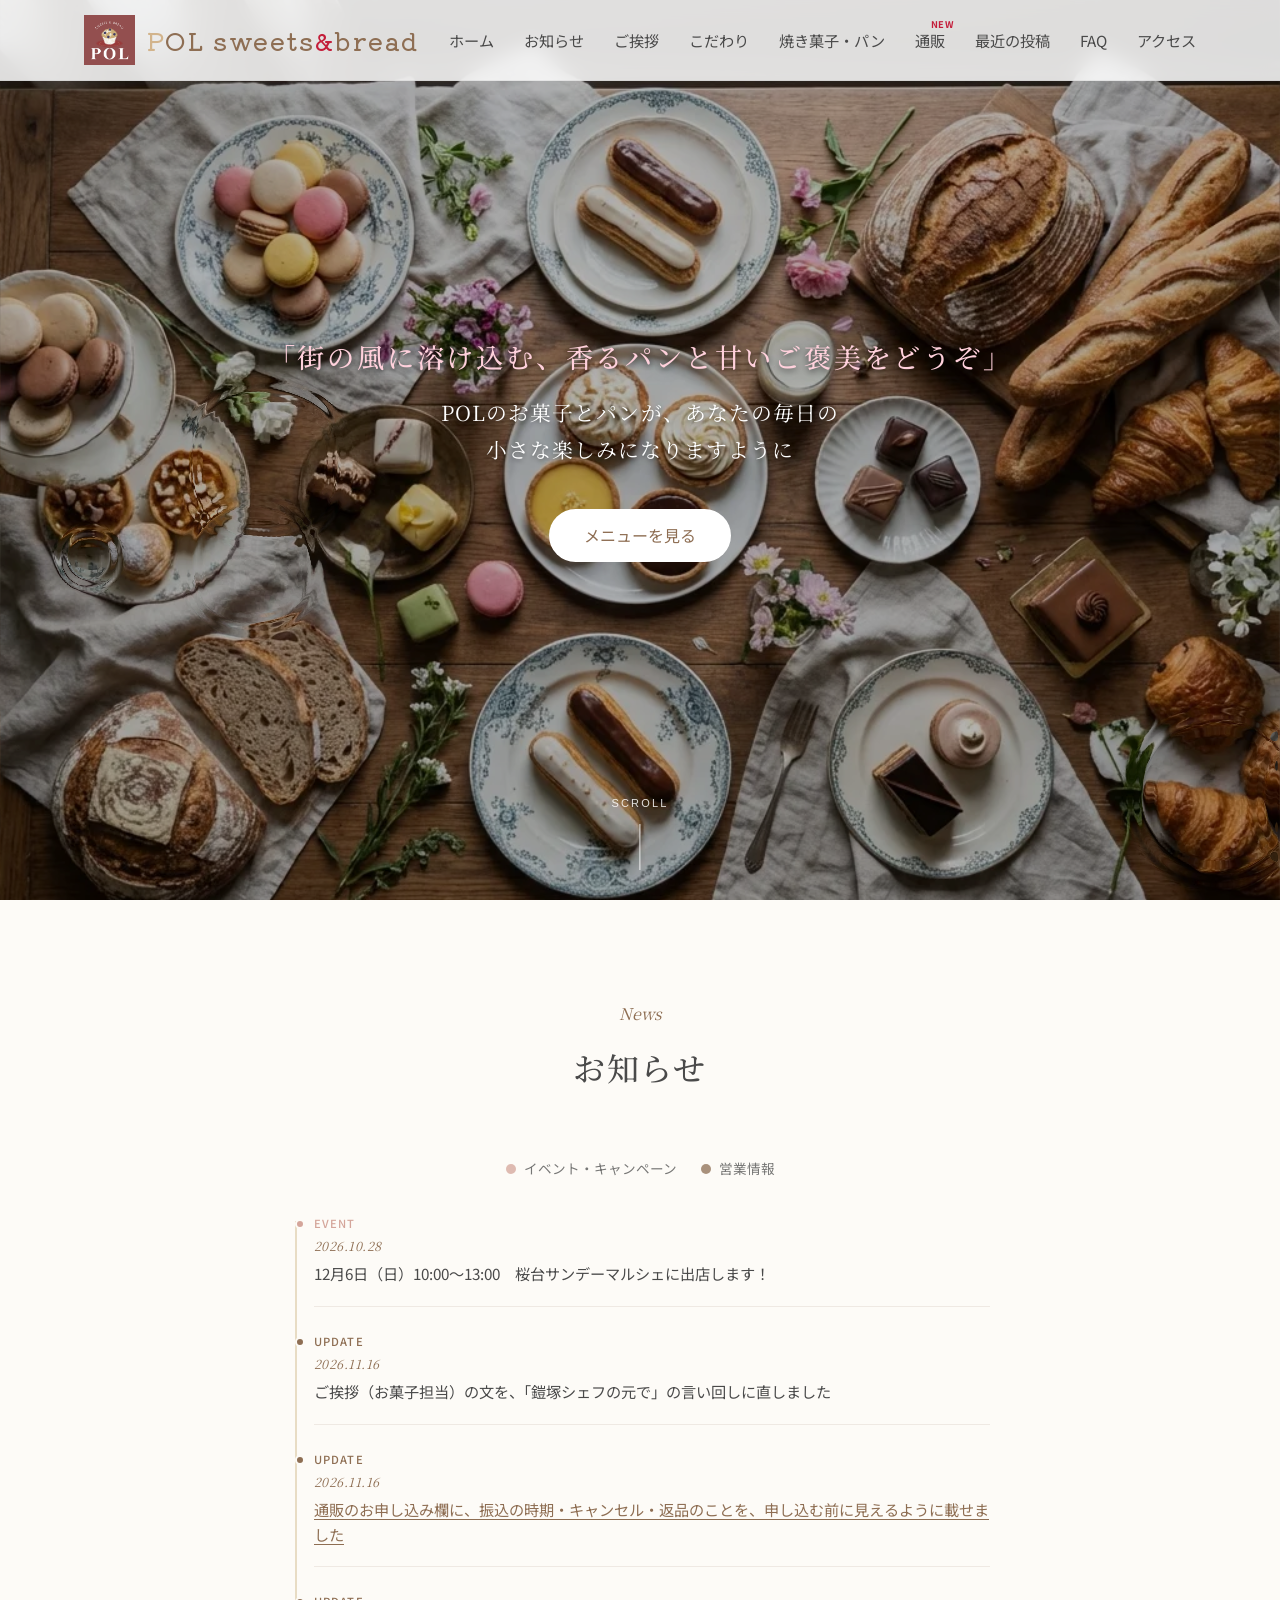
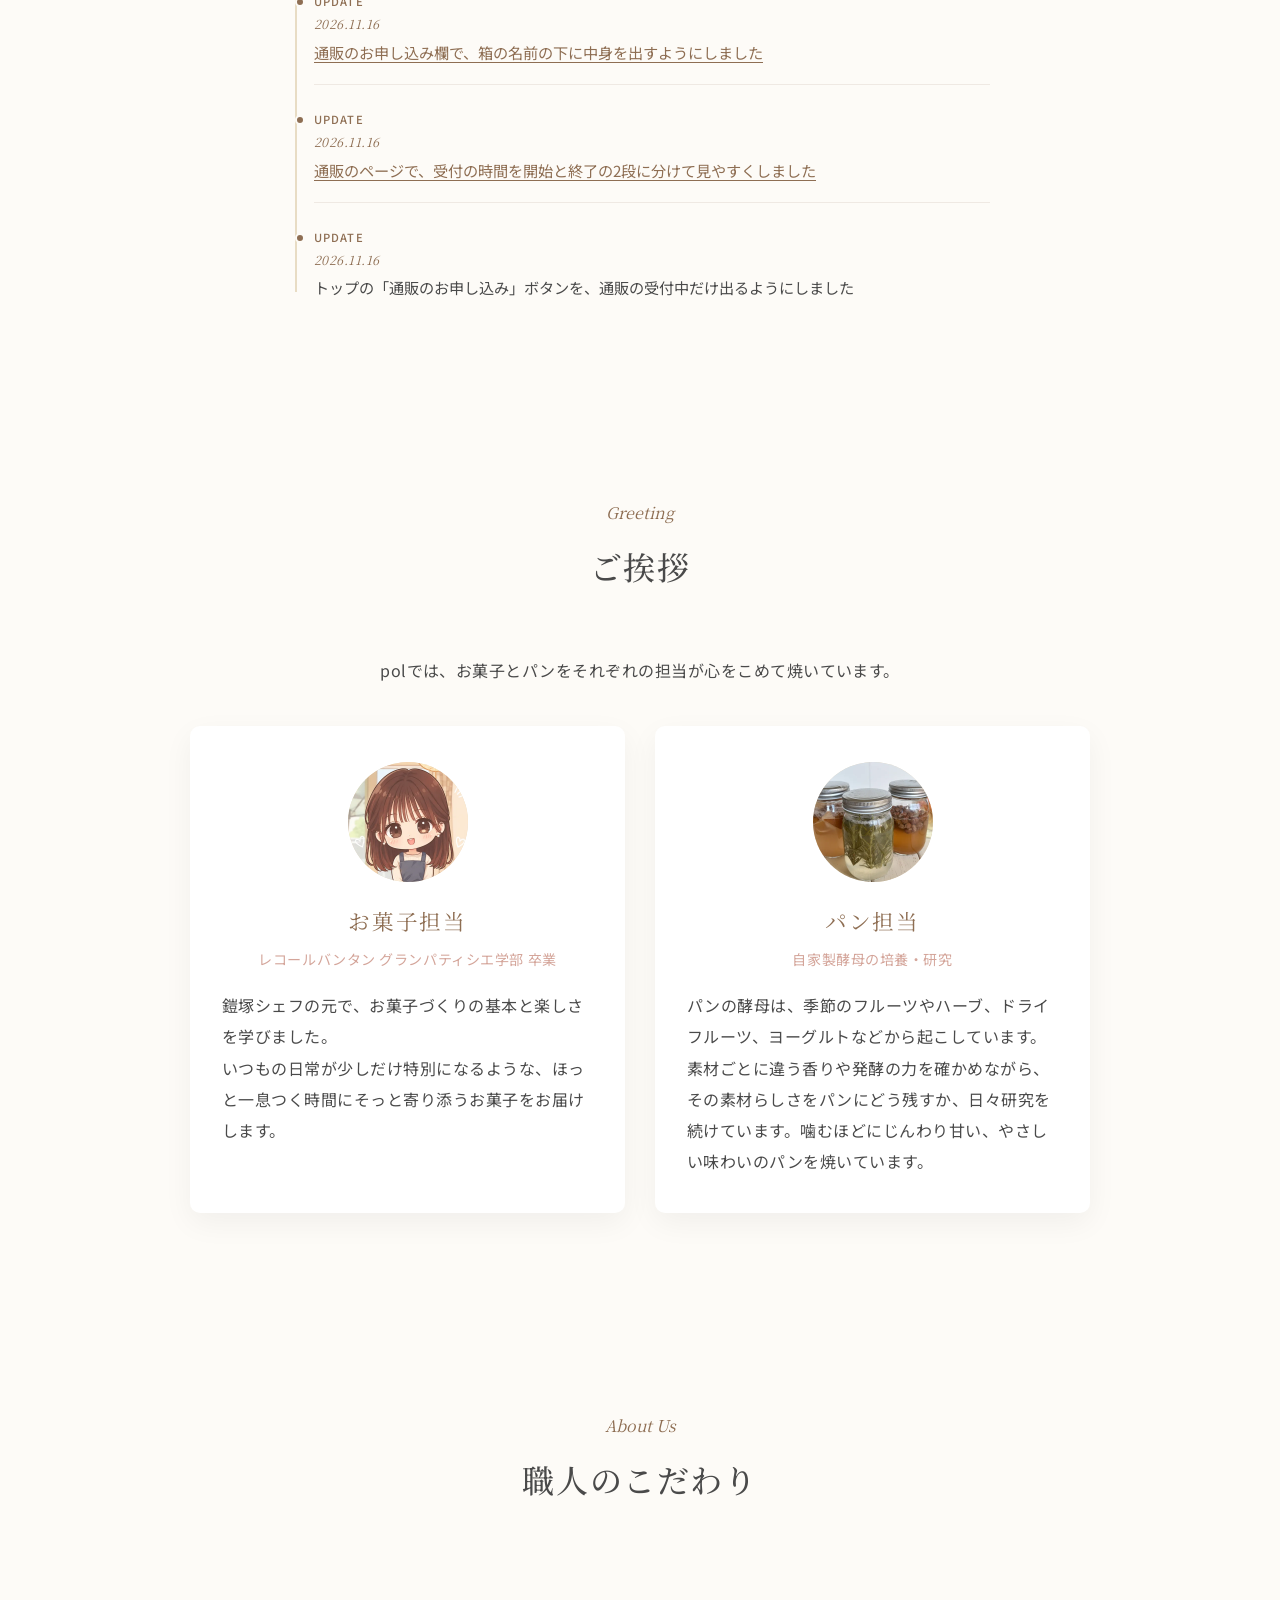
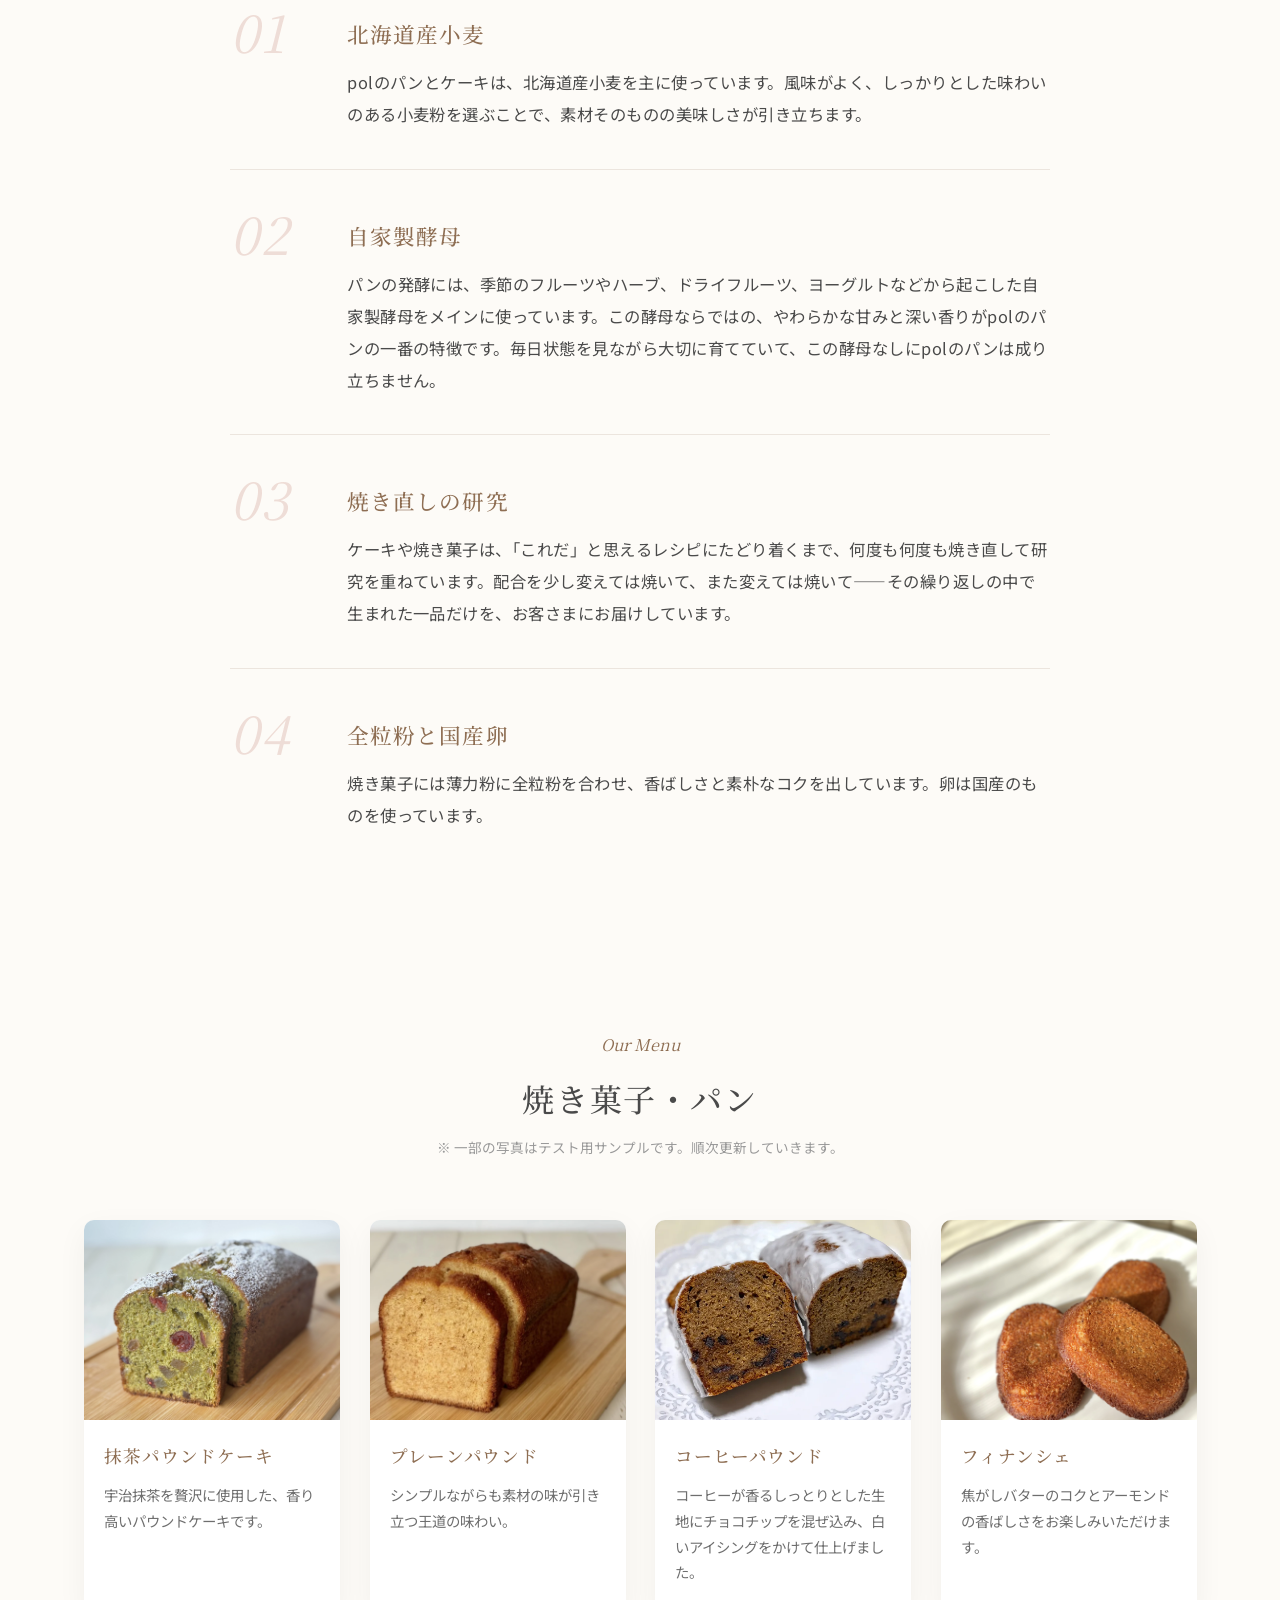
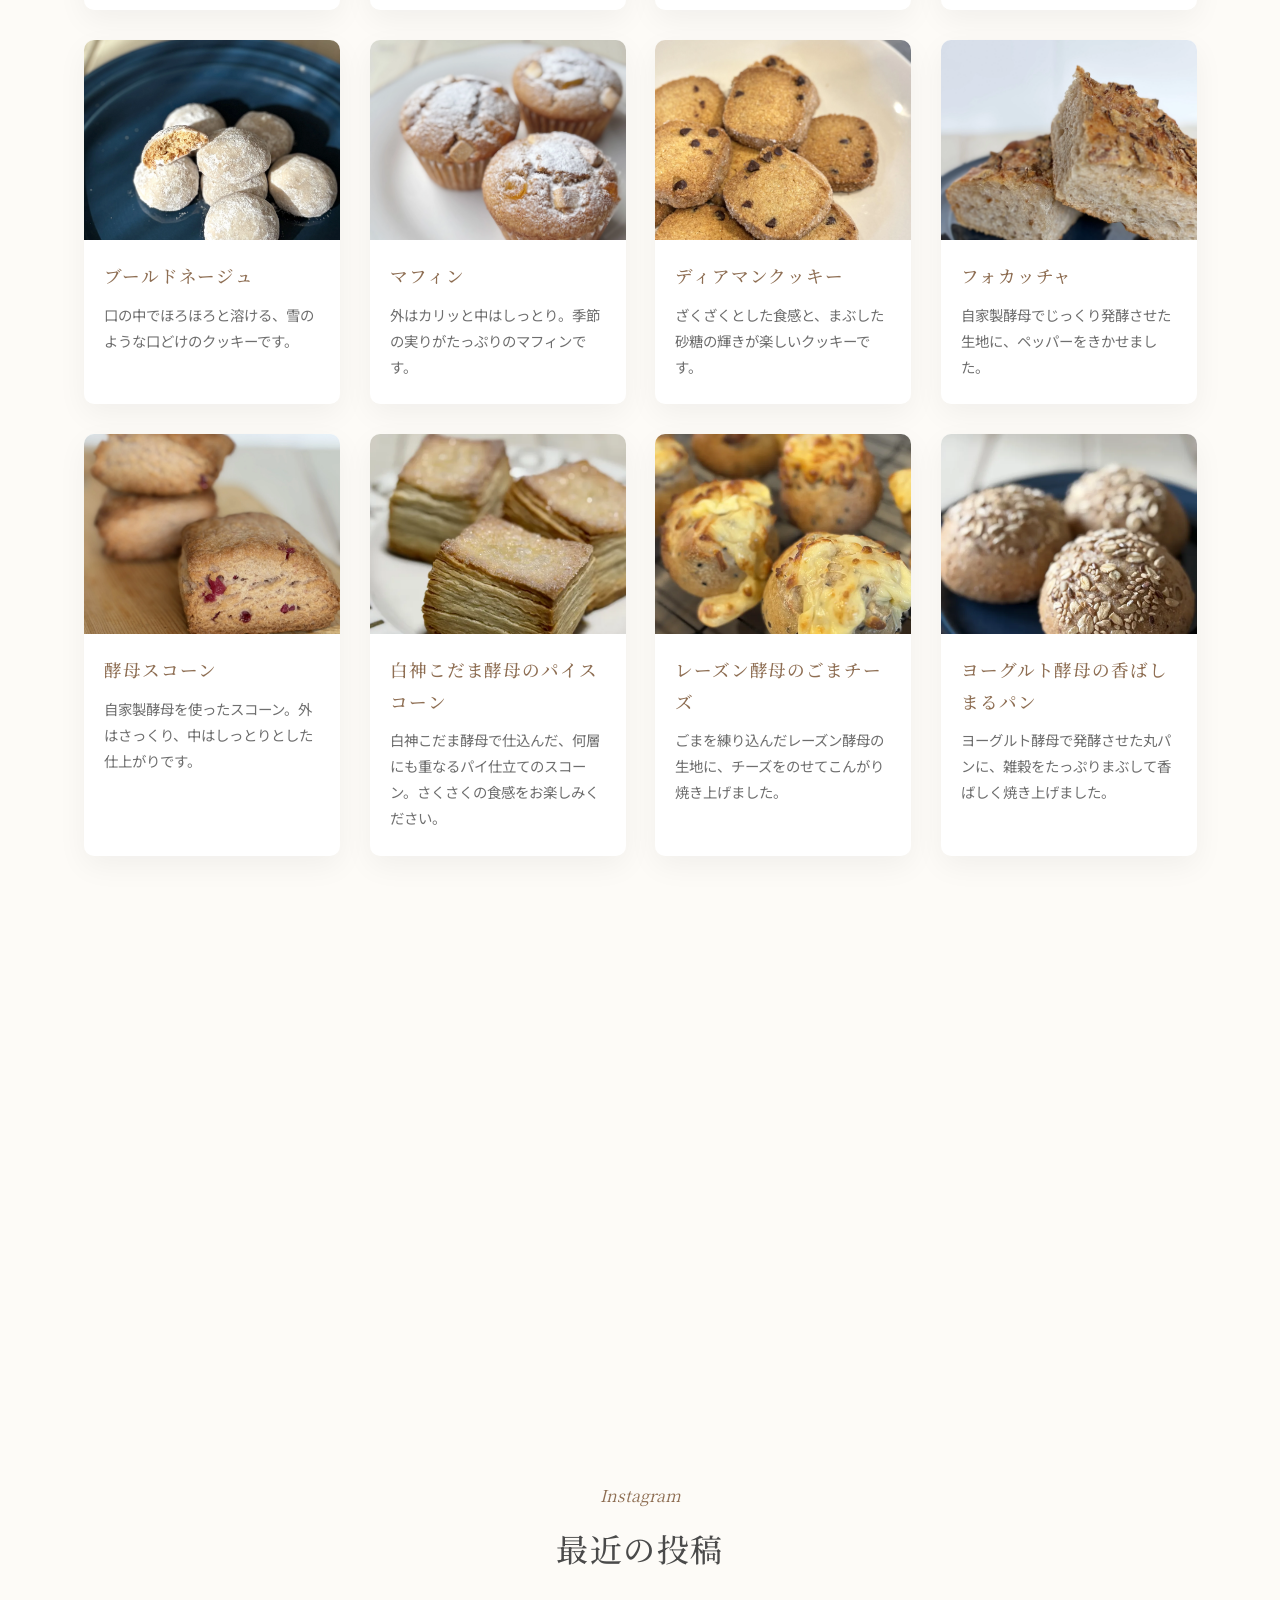
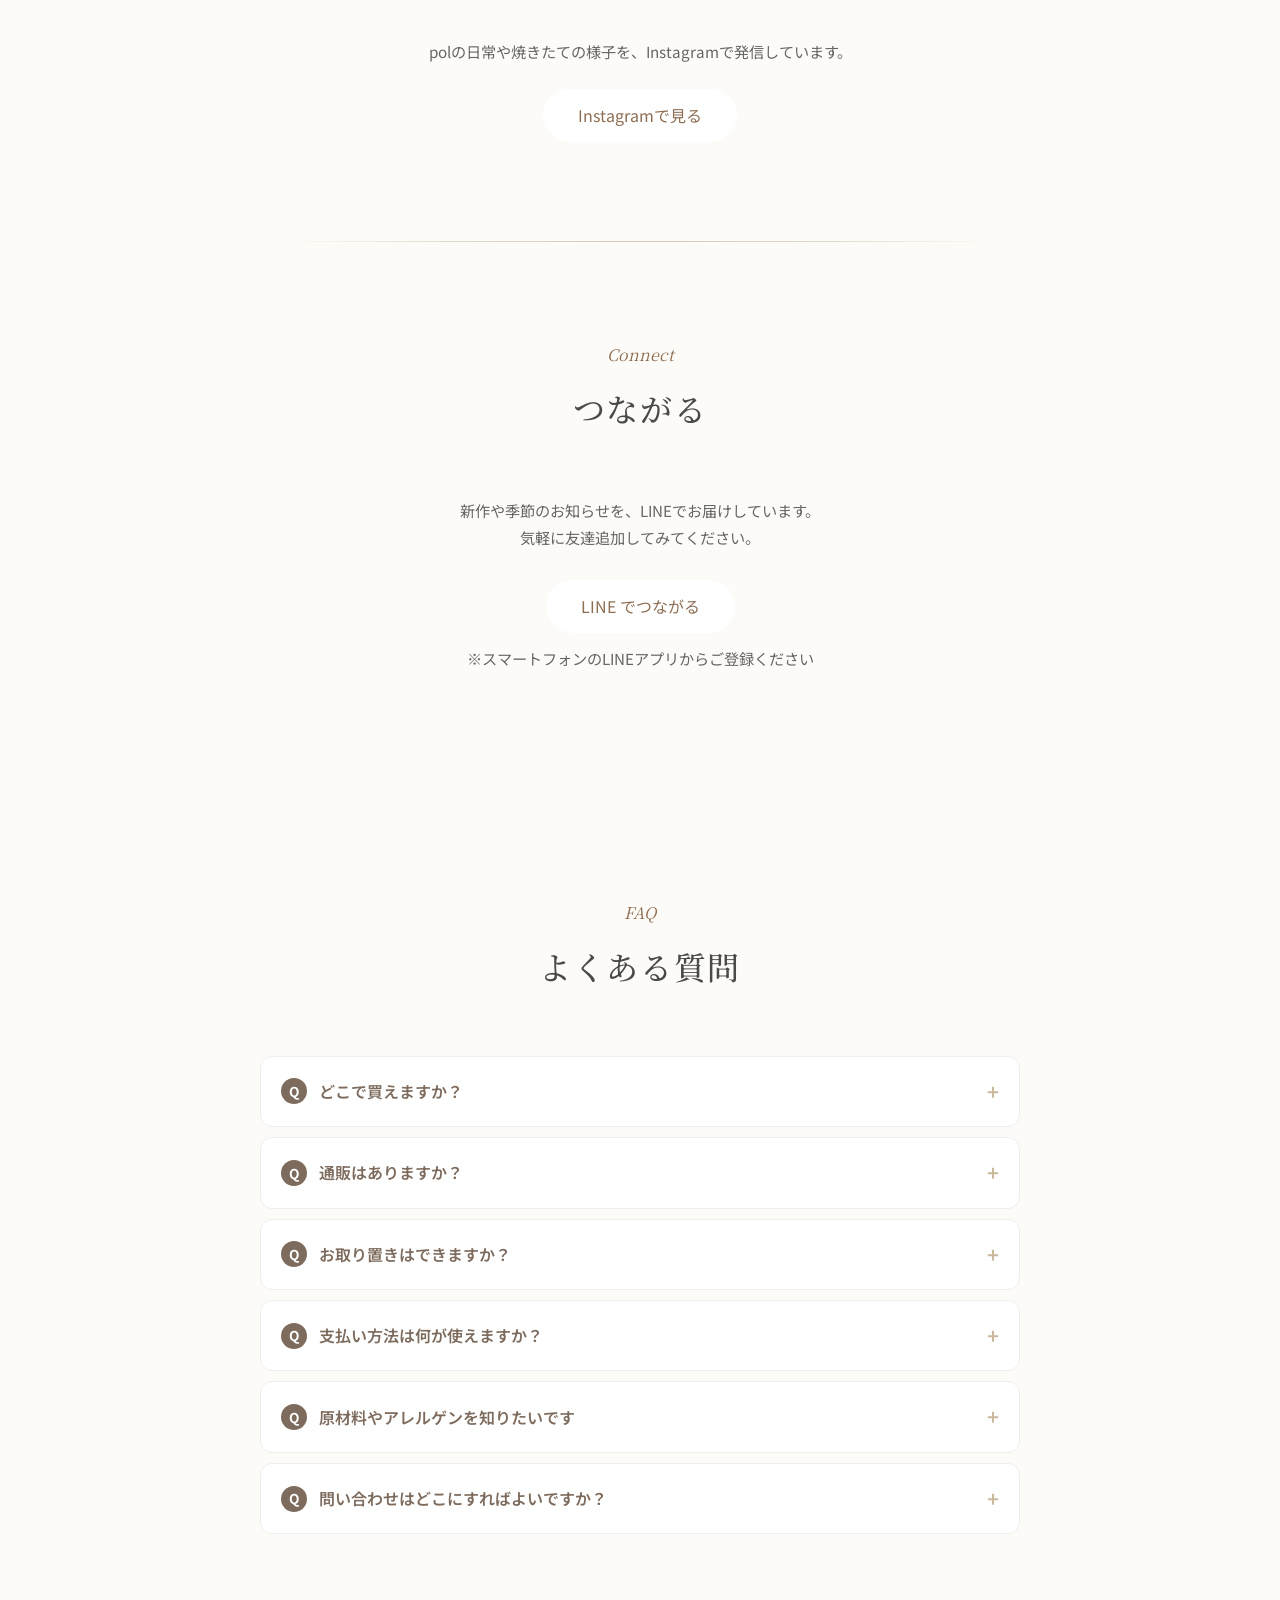
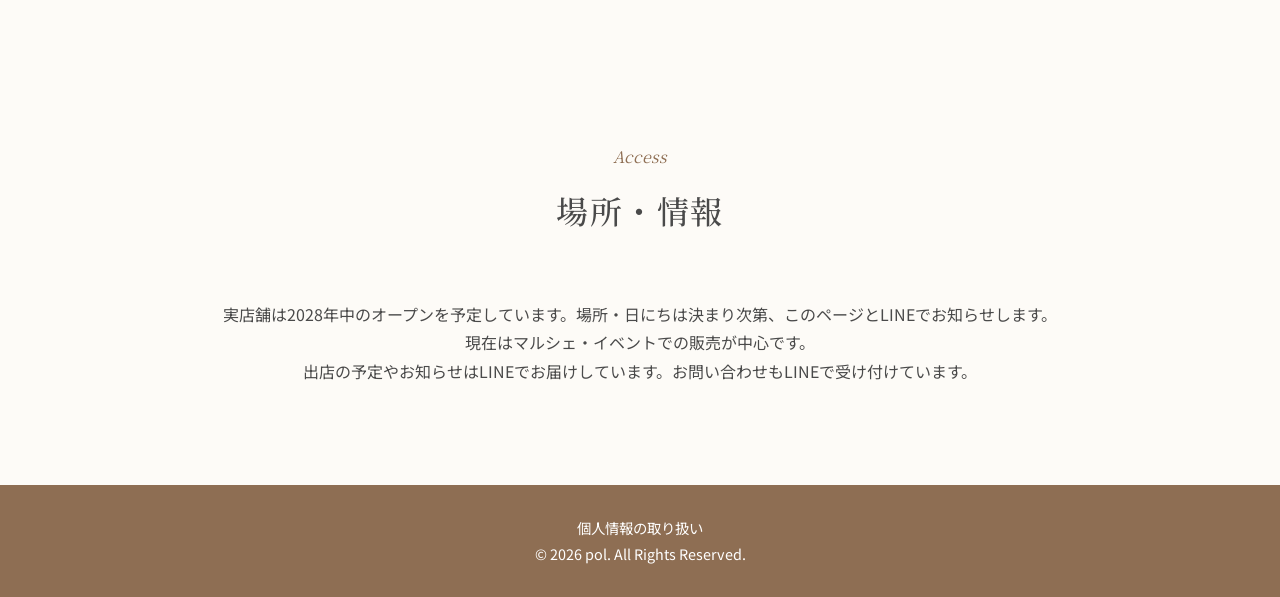
==== commit 751bd772: "ご挨拶（お菓子担当）：「鎧塚シェフの授業で」→「鎧塚シェフの元で」・お知らせに1件 Co-Authored-By: Claude Sonnet 5.5 <noreply@anthropic.com>" ====
--- a/index.html
+++ b/index.html
@@ -269,7 +269,7 @@
                         <div class="greet-photo"><img src="images/greeting/sweets-illustration.webp" alt="エプロン姿でほほえむお菓子担当のイラスト" width="480" height="480" loading="lazy"></div>
                         <p class="greet-role">お菓子担当</p>
                         <p class="greet-career">レコールバンタン グランパティシエ学部 卒業</p>
-                        <p class="greet-text">鎧塚シェフの授業で、お菓子づくりの基本と楽しさを学びました。<br>いつもの日常が少しだけ特別になるような、ほっと一息つく時間にそっと寄り添うお菓子をお届けします。</p>
+                        <p class="greet-text">鎧塚シェフの元で、お菓子づくりの基本と楽しさを学びました。<br>いつもの日常が少しだけ特別になるような、ほっと一息つく時間にそっと寄り添うお菓子をお届けします。</p>
                     </article>
                     <article class="greet-card" data-scroll>
                         <div class="greet-photo"><img src="images/greeting/bread-yeast-jars.webp" alt="フルーツなどから起こした酵母の瓶" width="480" height="480" loading="lazy"></div>
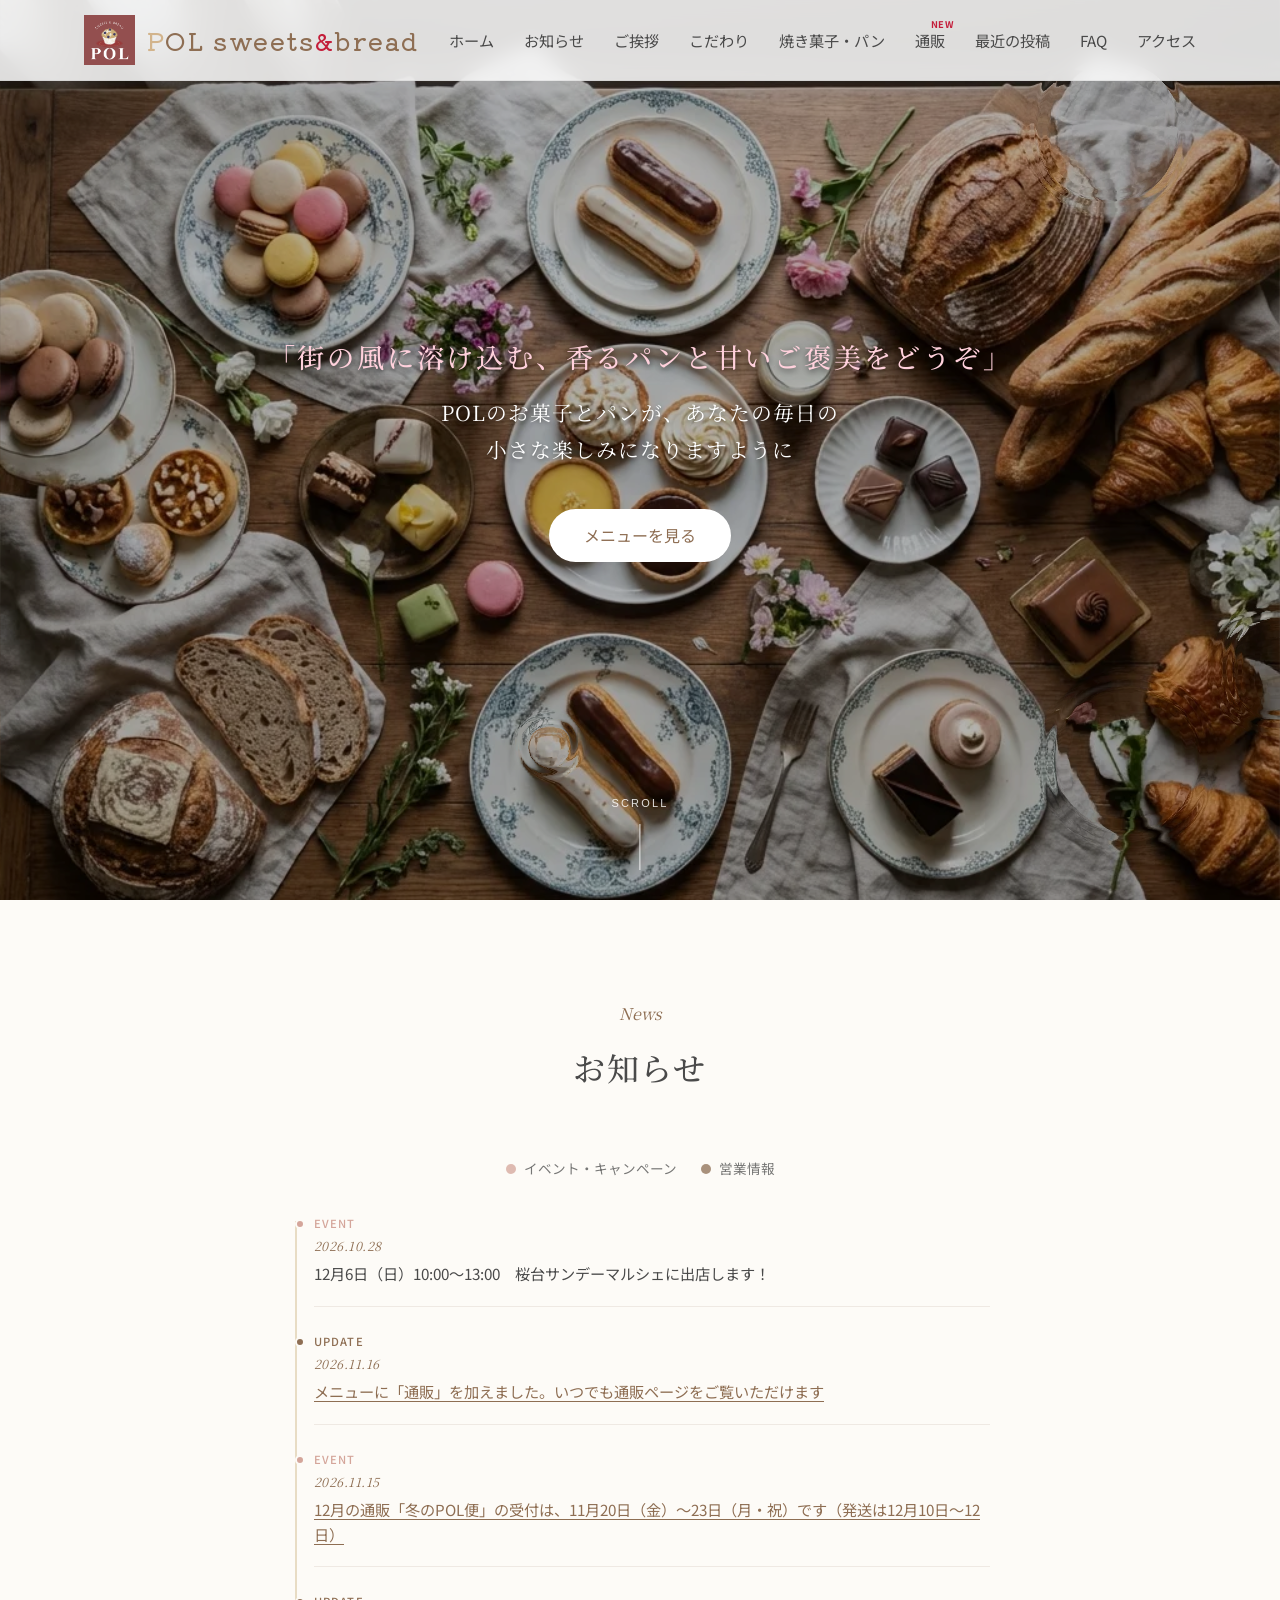
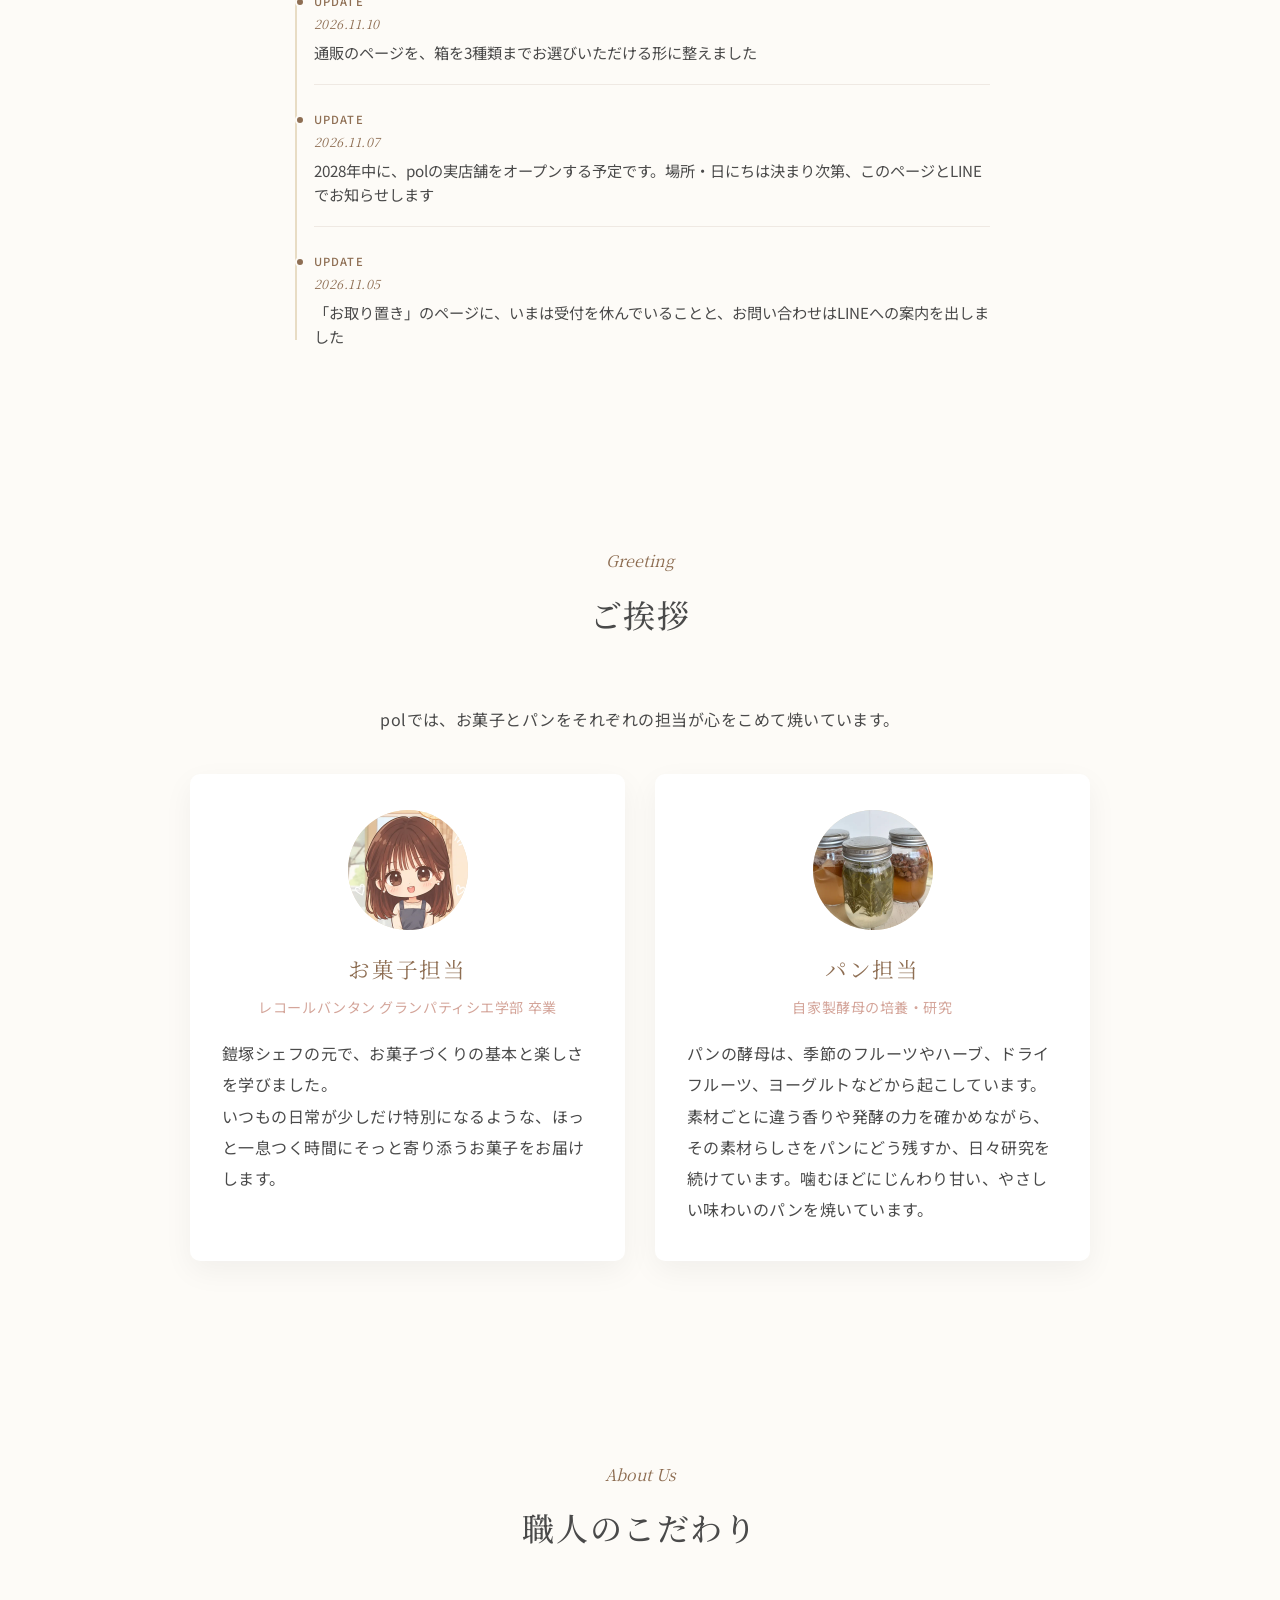
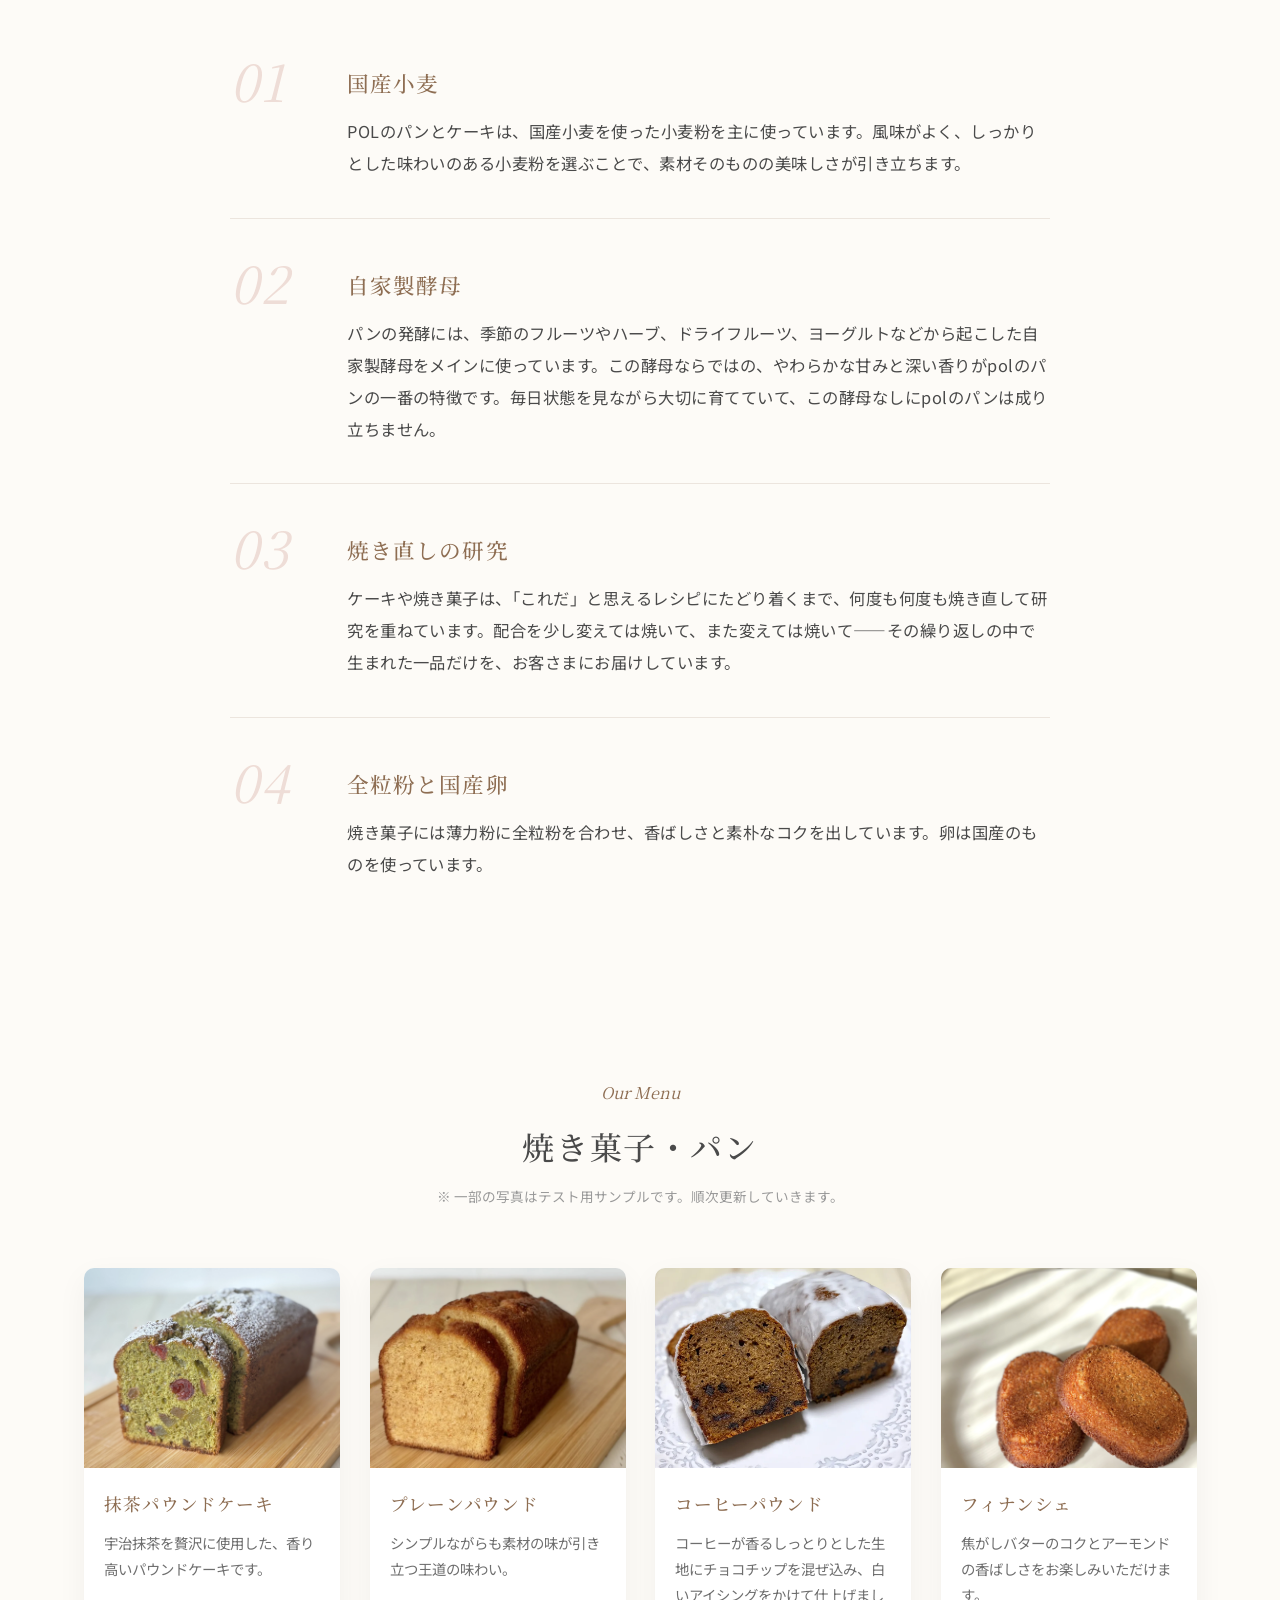
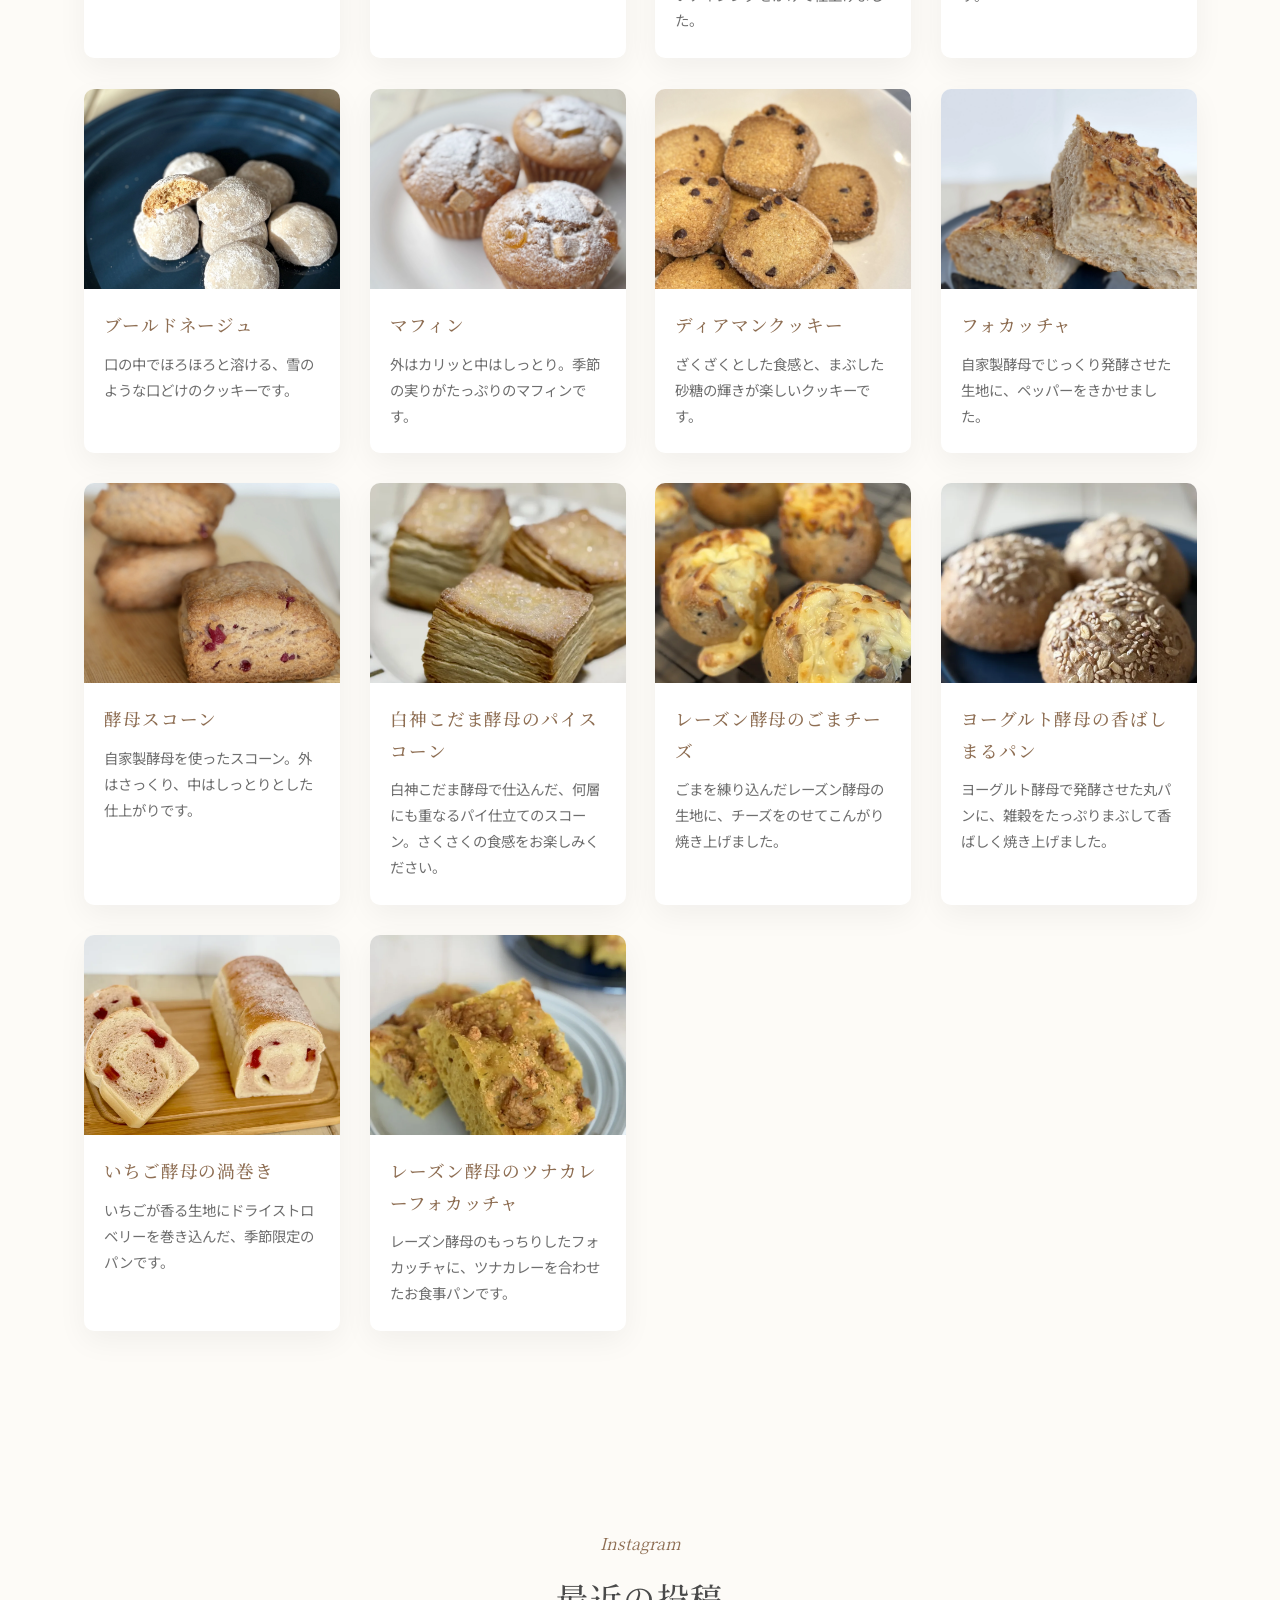
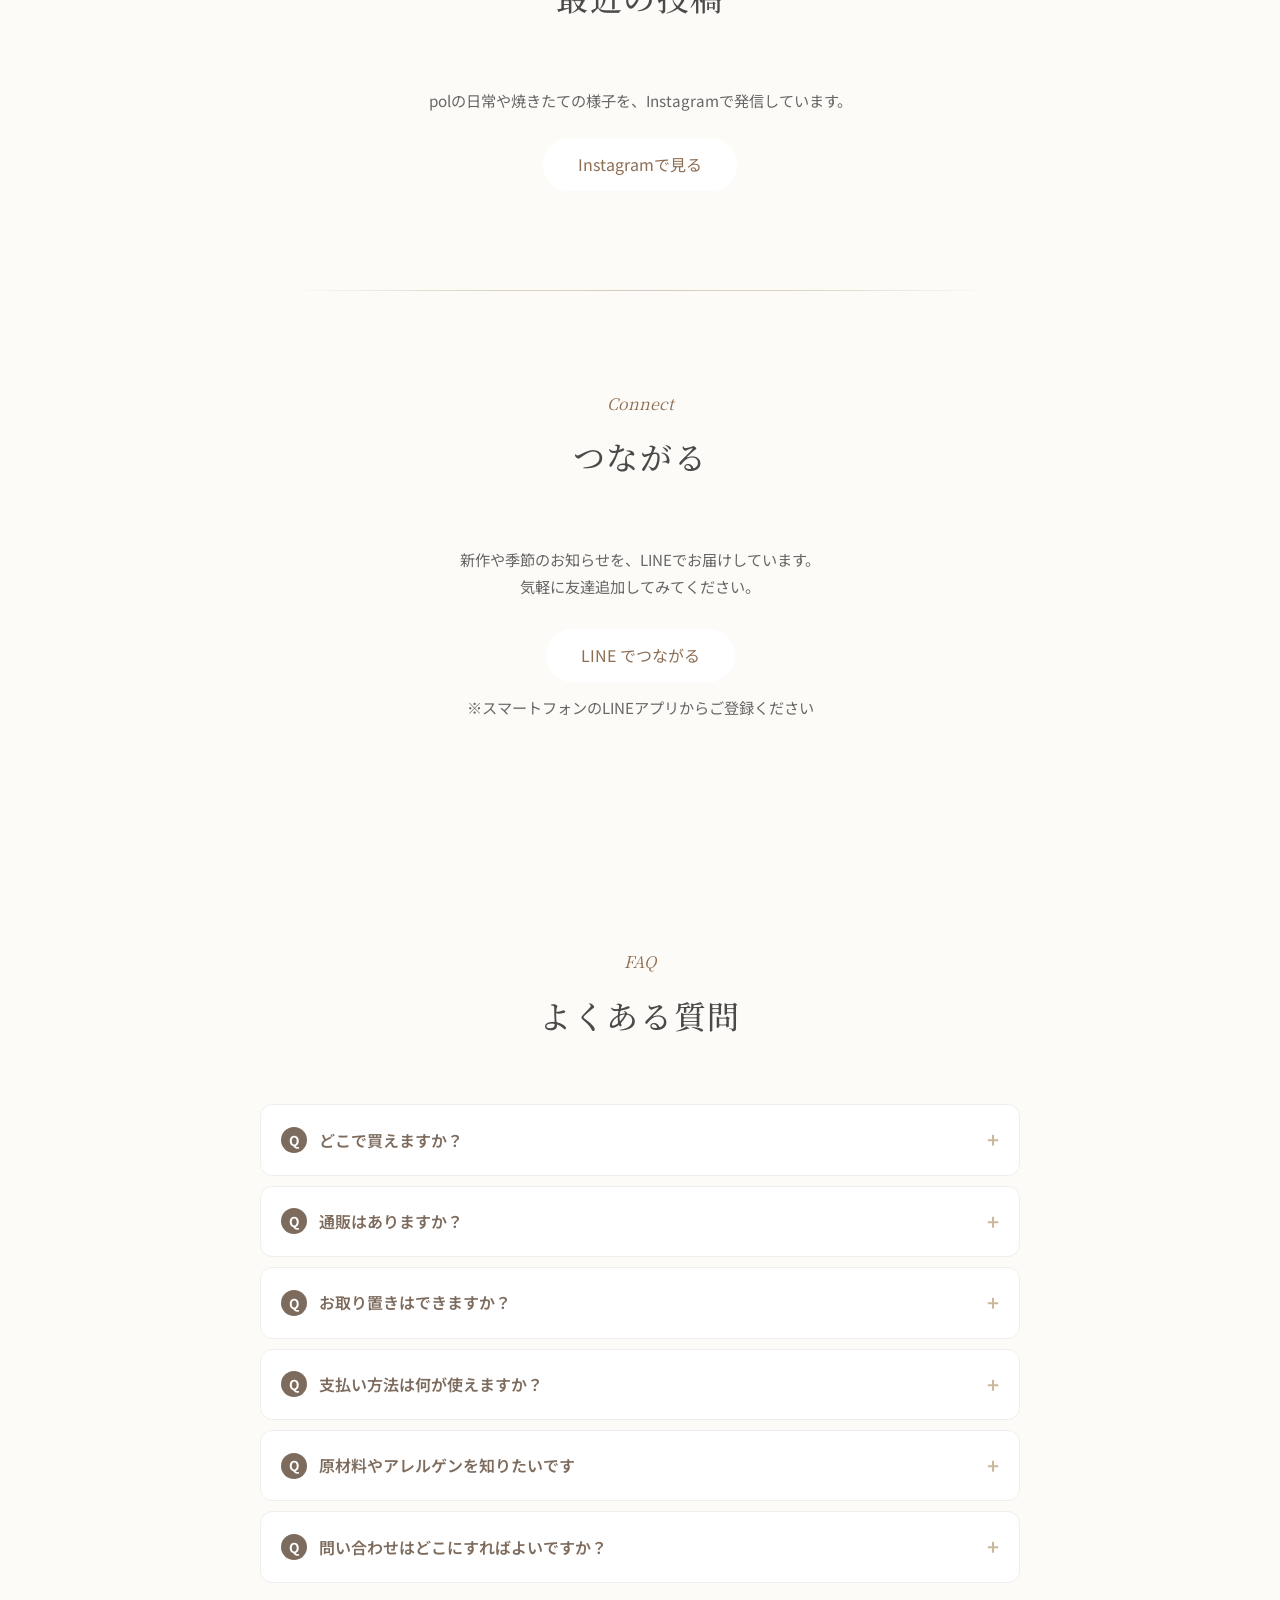
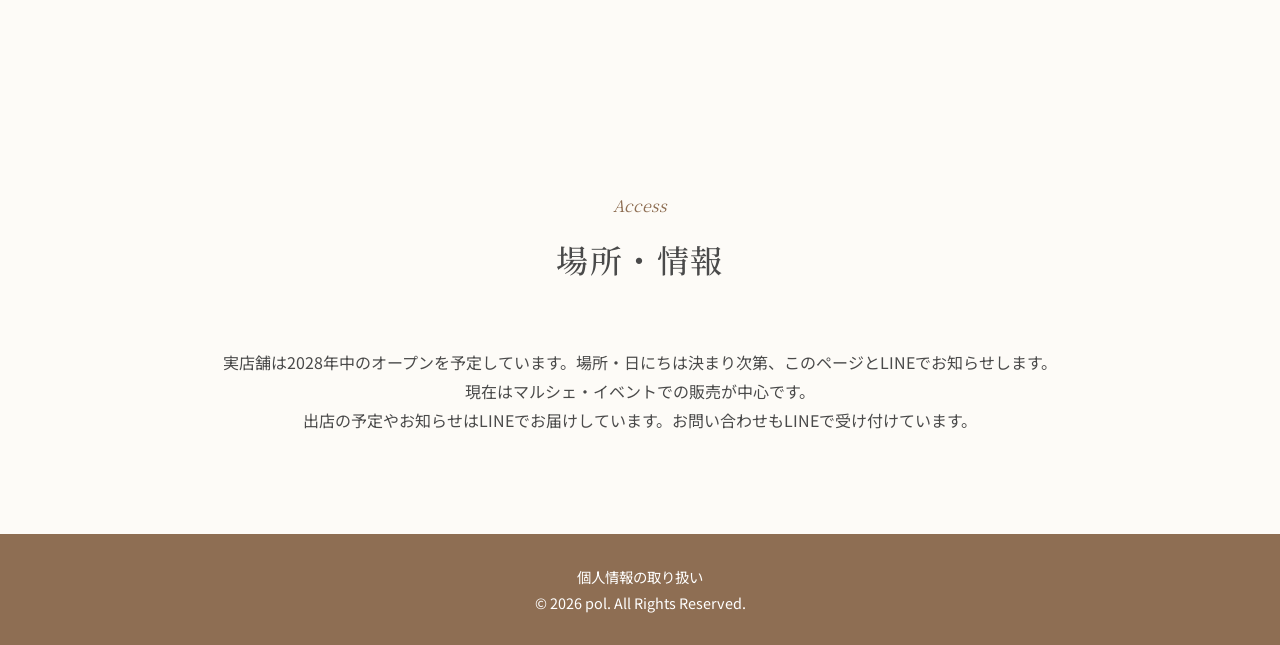
==== commit 856bbb34: "小麦の表記を「国産小麦を使った小麦粉を主に」に直す（北海道産の表記をやめる） Co-Authored-By: Claude Sonnet 5.5 <noreply@anthropic.com>" ====
--- a/index.html
+++ b/index.html
@@ -10,11 +10,11 @@
          LINEやInstagramでURLを送ったときに出るカード＝ここの og:* を読んでいます。
          画像を差し替えたら images/ogp.png を上書きし、下の ?v=1 の番号を1つ上げること
          （LINEは一度取得したOGP画像を強くキャッシュするため）。 -->
-    <meta name="description" content="自家製酵母のパンと、全粒粉を使った焼き菓子をつくる pol（ポル）。パンの酵母は、季節のフルーツやハーブ、ドライフルーツ、ヨーグルトなどから起こしています。焼き菓子は薄力粉に全粒粉を合わせ、卵は国産です。小麦は北海道産が主です。現在はマルシェ・イベントで販売しています。">
+    <meta name="description" content="自家製酵母のパンと、全粒粉を使った焼き菓子をつくる pol（ポル）。パンの酵母は、季節のフルーツやハーブ、ドライフルーツ、ヨーグルトなどから起こしています。焼き菓子は薄力粉に全粒粉を合わせ、卵は国産です。小麦粉は国産小麦のものを主に使っています。現在はマルシェ・イベントで販売しています。">
     <meta property="og:type" content="website">
     <meta property="og:site_name" content="pol sweets &amp; bread">
     <meta property="og:title" content="pol｜自家製酵母のパンと全粒粉を使った焼き菓子">
-    <meta property="og:description" content="自家製酵母のパンと、全粒粉を使った焼き菓子をつくる pol（ポル）。パンの酵母は、季節のフルーツやハーブ、ドライフルーツ、ヨーグルトなどから起こしています。焼き菓子は薄力粉に全粒粉を合わせ、卵は国産です。小麦は北海道産が主です。現在はマルシェ・イベントで販売しています。">
+    <meta property="og:description" content="自家製酵母のパンと、全粒粉を使った焼き菓子をつくる pol（ポル）。パンの酵母は、季節のフルーツやハーブ、ドライフルーツ、ヨーグルトなどから起こしています。焼き菓子は薄力粉に全粒粉を合わせ、卵は国産です。小麦粉は国産小麦のものを主に使っています。現在はマルシェ・イベントで販売しています。">
     <meta property="og:url" content="https://kabufamille.github.io/pol-homepage/">
     <meta property="og:image" content="https://kabufamille.github.io/pol-homepage/images/ogp_pol.png?v=5">
     <meta property="og:image:width" content="1200">
@@ -92,7 +92,7 @@
             "ポル",
             "pol sweets & bread"
           ],
-          "description": "自家製酵母のパンと、全粒粉を使った焼き菓子をつくる pol（ポル）。パンの酵母は、季節のフルーツやハーブ、ドライフルーツ、ヨーグルトなどから起こしています。焼き菓子は薄力粉に全粒粉を合わせ、卵は国産です。小麦は北海道産が主です。現在はマルシェ・イベントで販売しています。",
+          "description": "自家製酵母のパンと、全粒粉を使った焼き菓子をつくる pol（ポル）。パンの酵母は、季節のフルーツやハーブ、ドライフルーツ、ヨーグルトなどから起こしています。焼き菓子は薄力粉に全粒粉を合わせ、卵は国産です。小麦粉は国産小麦のものを主に使っています。現在はマルシェ・イベントで販売しています。",
           "url": "https://kabufamille.github.io/pol-homepage/",
           "logo": "https://kabufamille.github.io/pol-homepage/images/pol_logo_muffin.webp",
           "image": "https://kabufamille.github.io/pol-homepage/images/ogp_pol.png",
@@ -292,8 +292,8 @@
                         <li class="cdr-item" data-scroll>
                             <span class="cdr-num">01</span>
                             <div class="cdr-body">
-                                <h4 class="cdr-head">北海道産小麦</h4>
-                                <p class="cdr-text">polのパンとケーキは、北海道産小麦を主に使っています。風味がよく、しっかりとした味わいのある小麦粉を選ぶことで、素材そのものの美味しさが引き立ちます。</p>
+                                <h4 class="cdr-head">国産小麦</h4>
+                                <p class="cdr-text">POLのパンとケーキは、国産小麦を使った小麦粉を主に使っています。風味がよく、しっかりとした味わいのある小麦粉を選ぶことで、素材そのものの美味しさが引き立ちます。</p>
                             </div>
                         </li>
                         <li class="cdr-item" data-scroll>
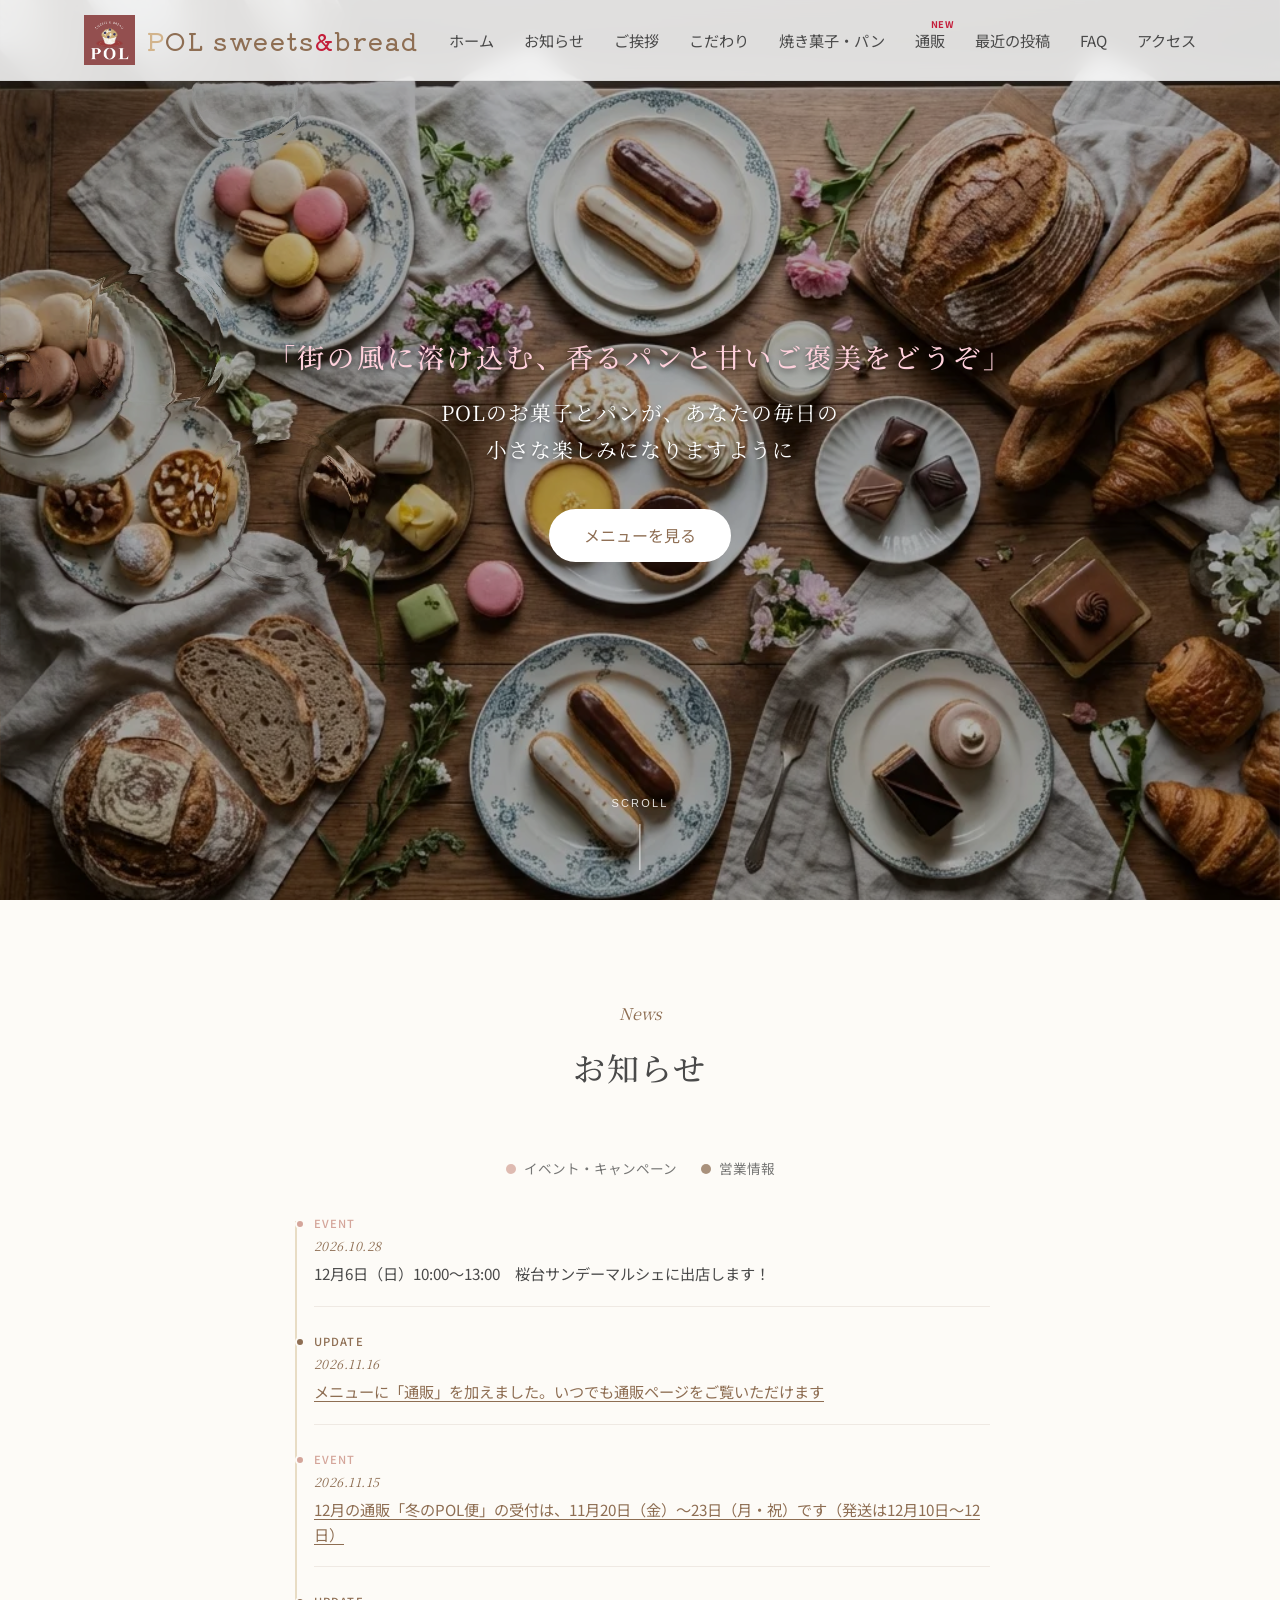
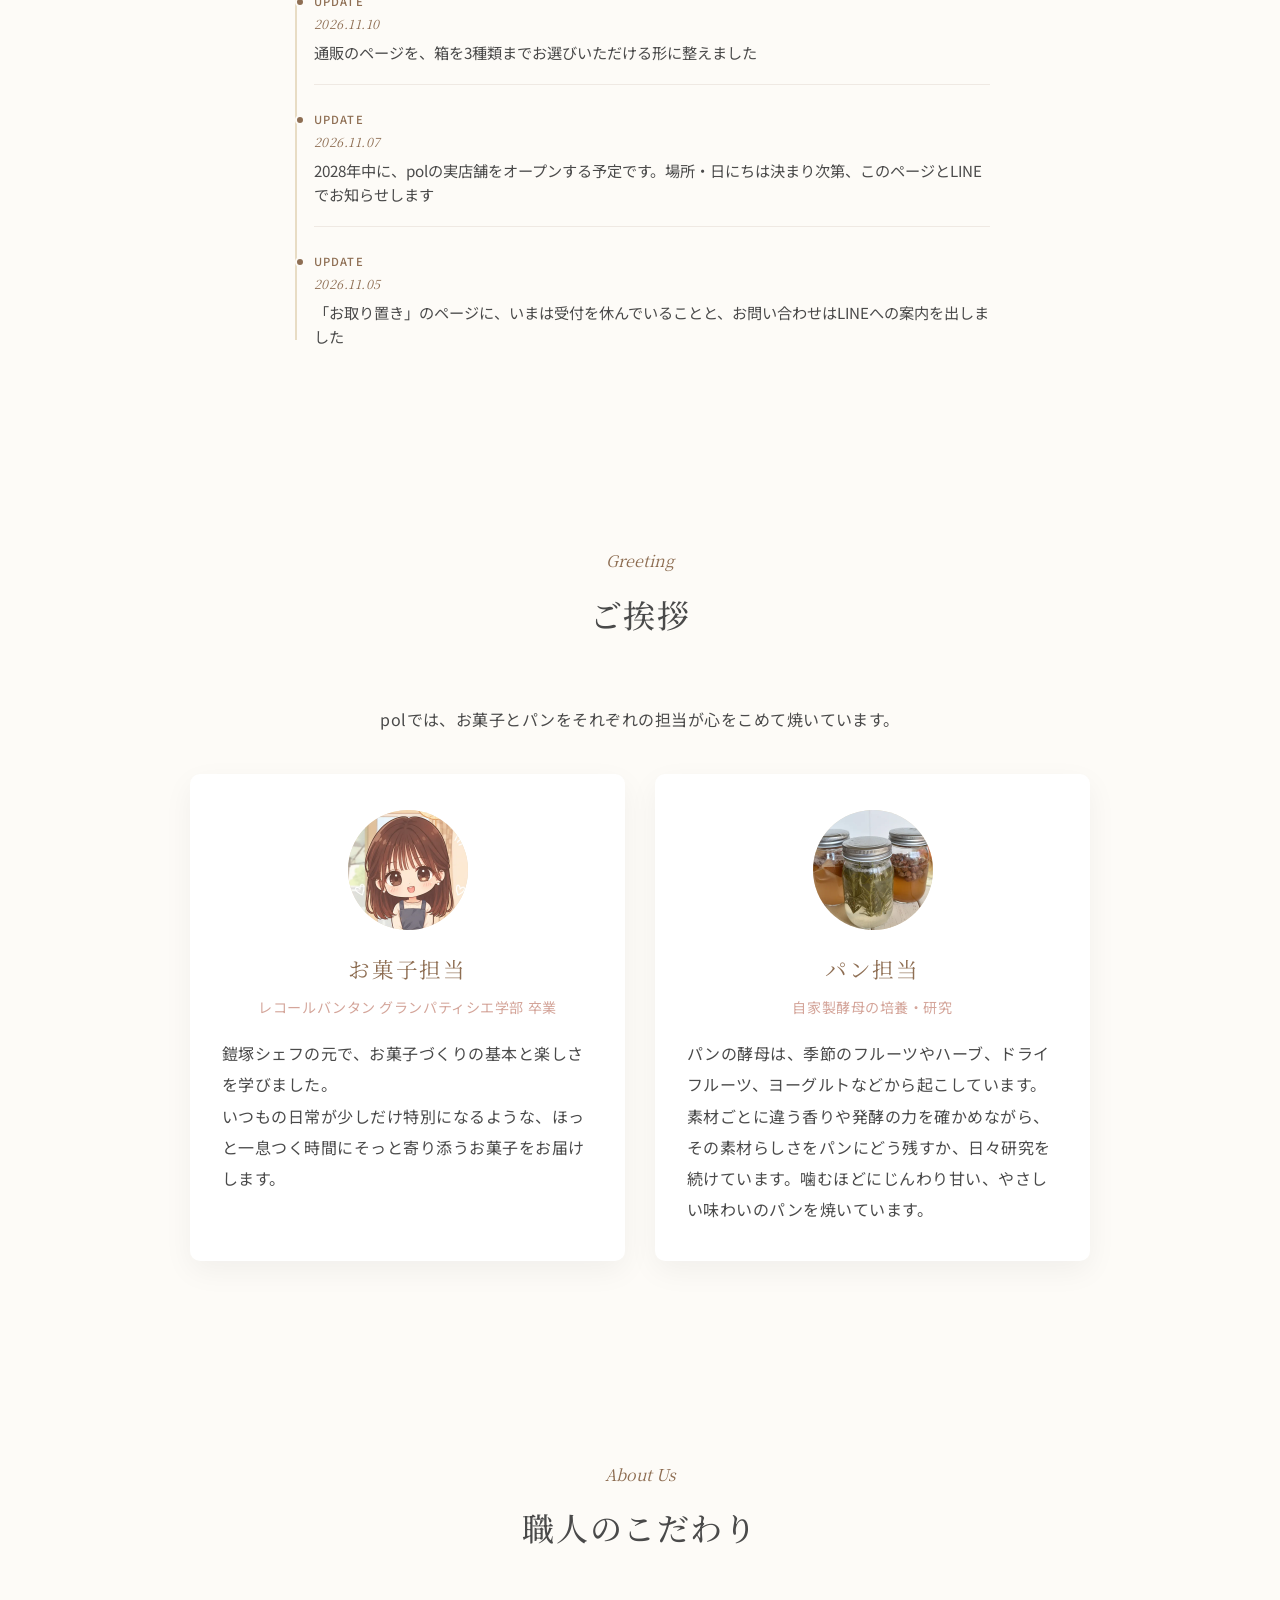
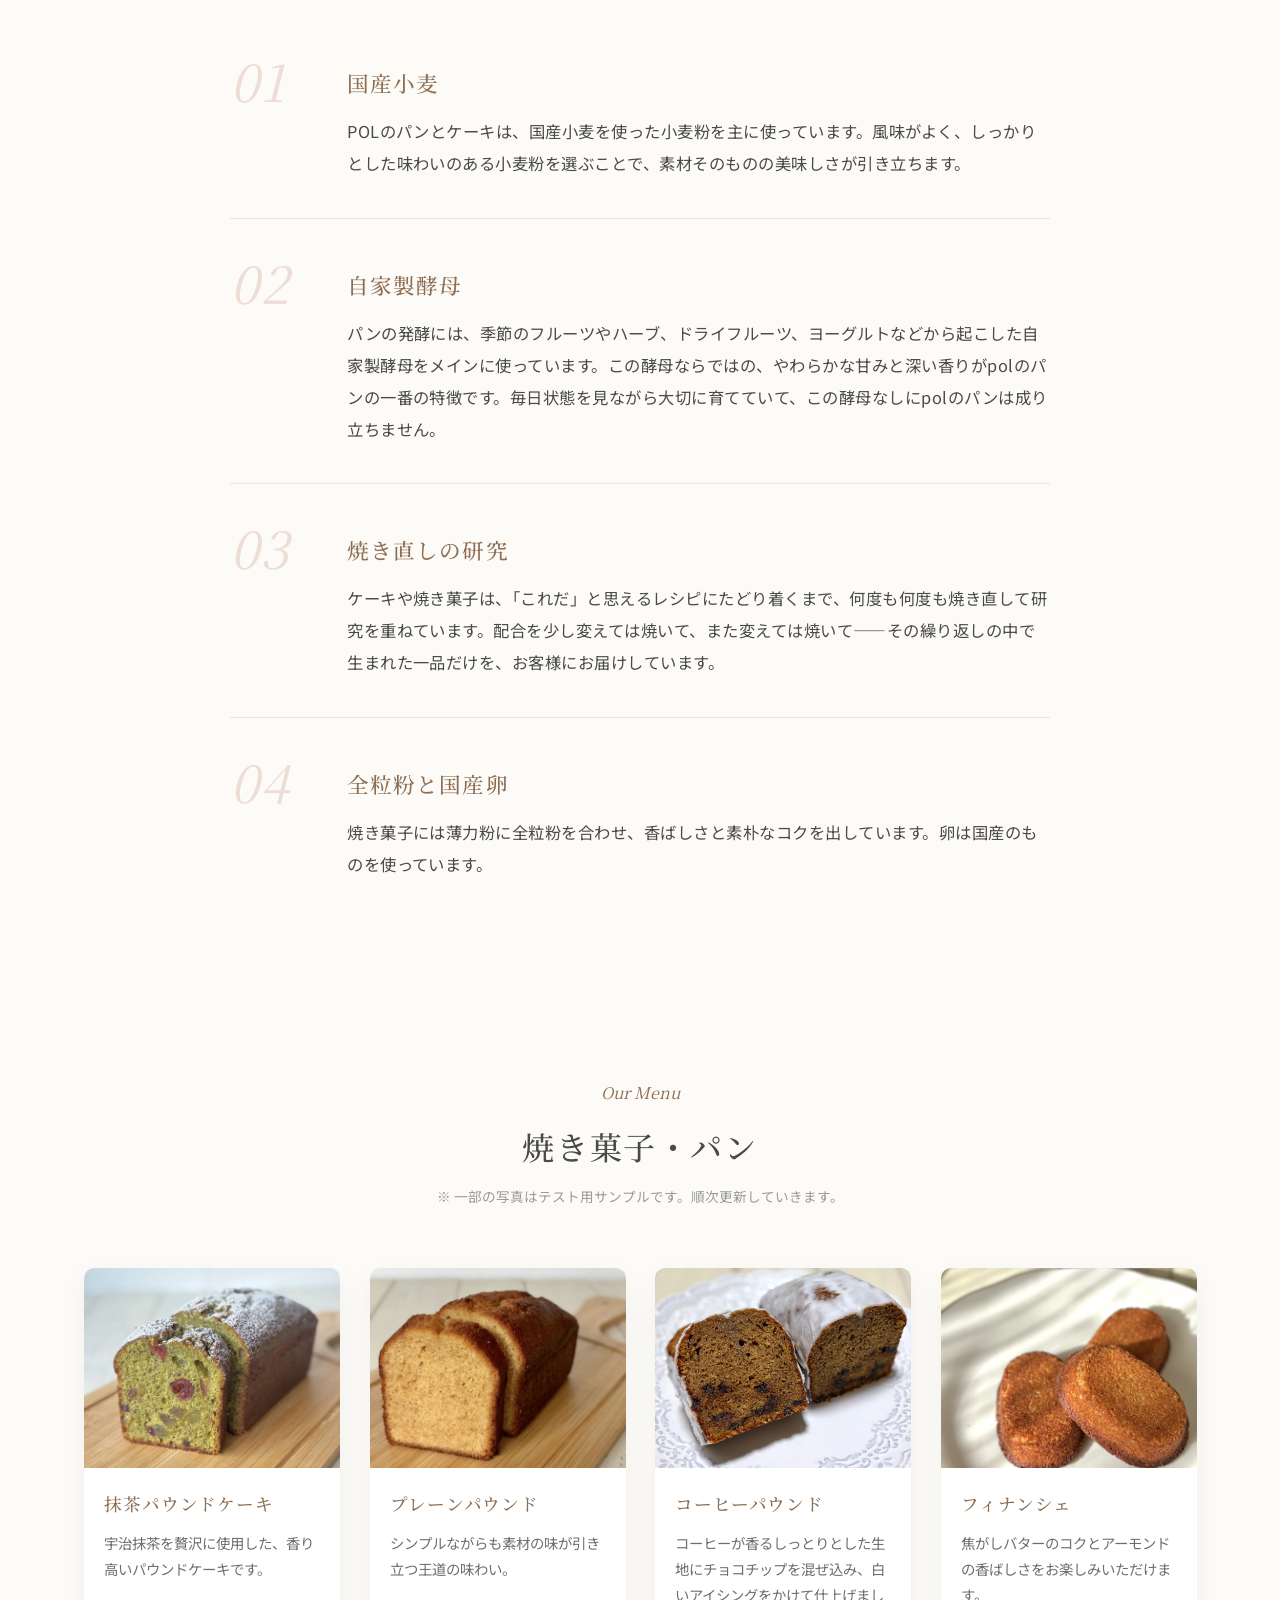
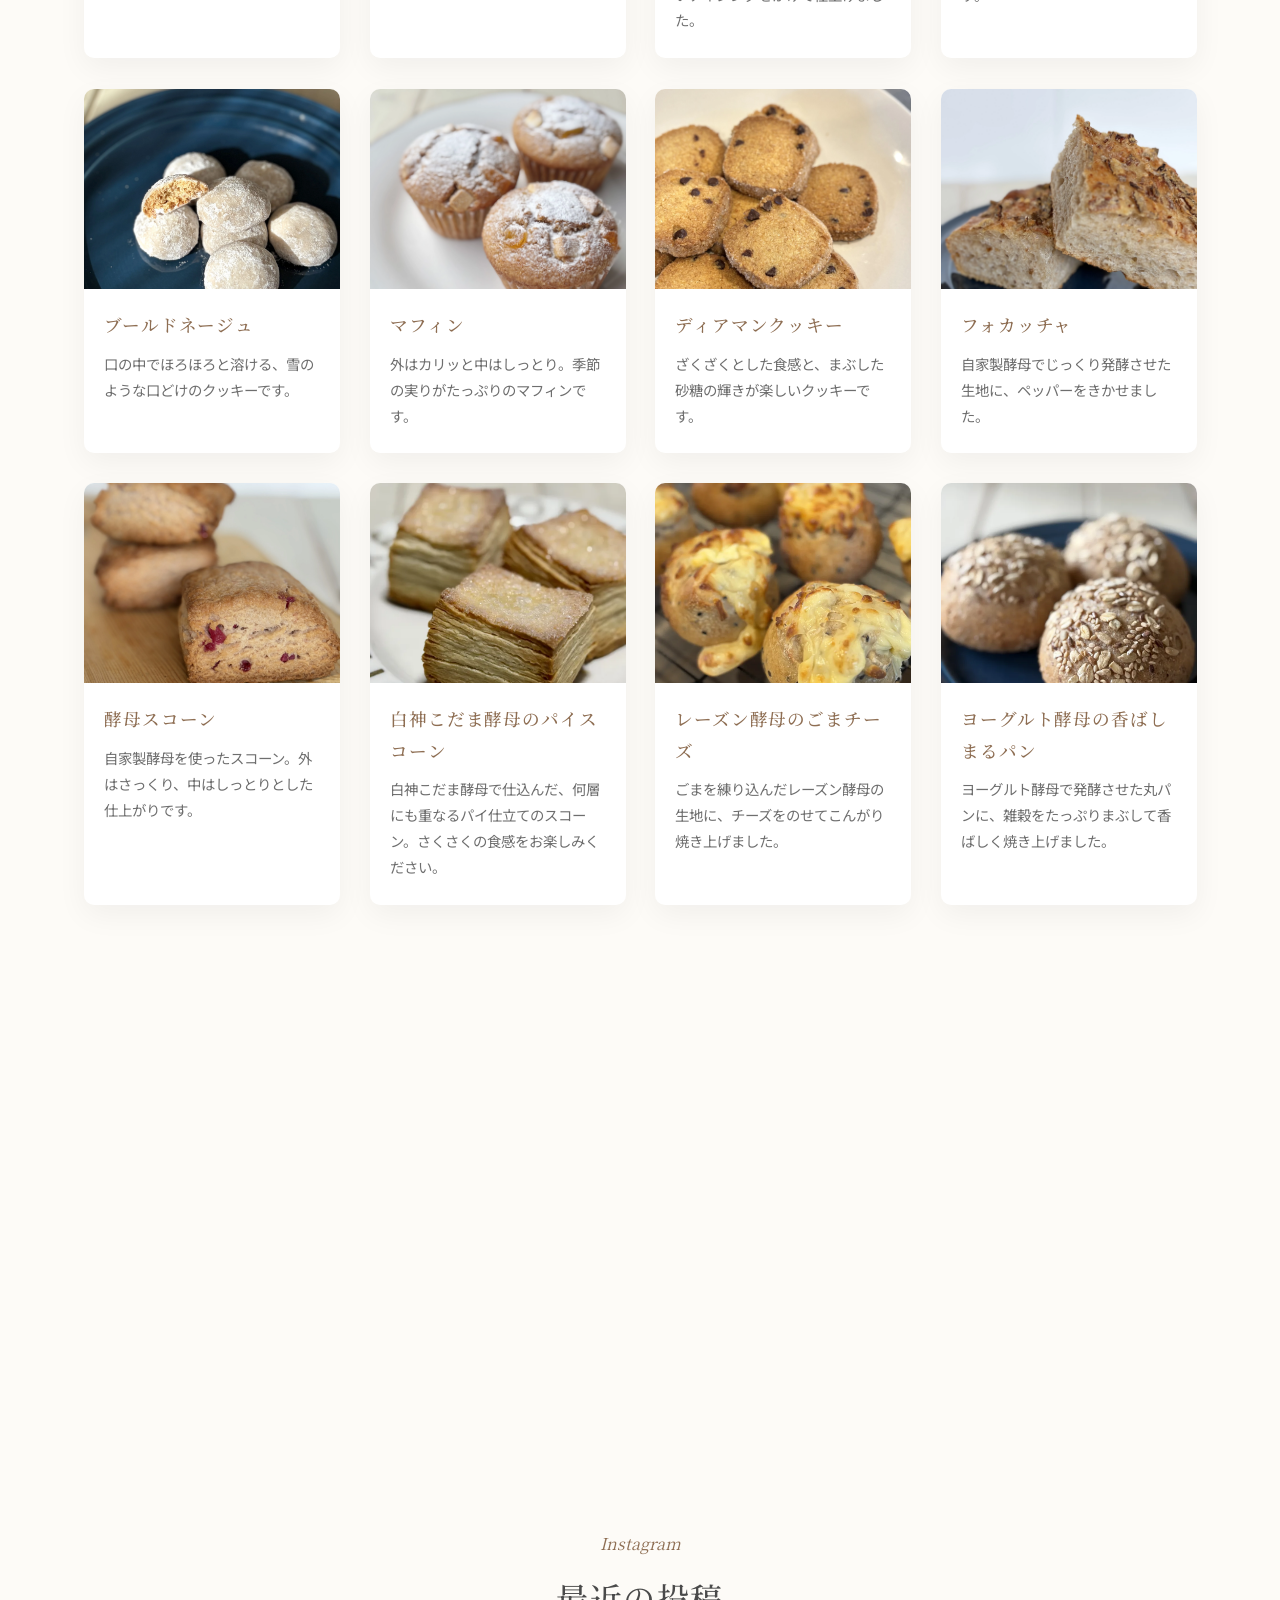
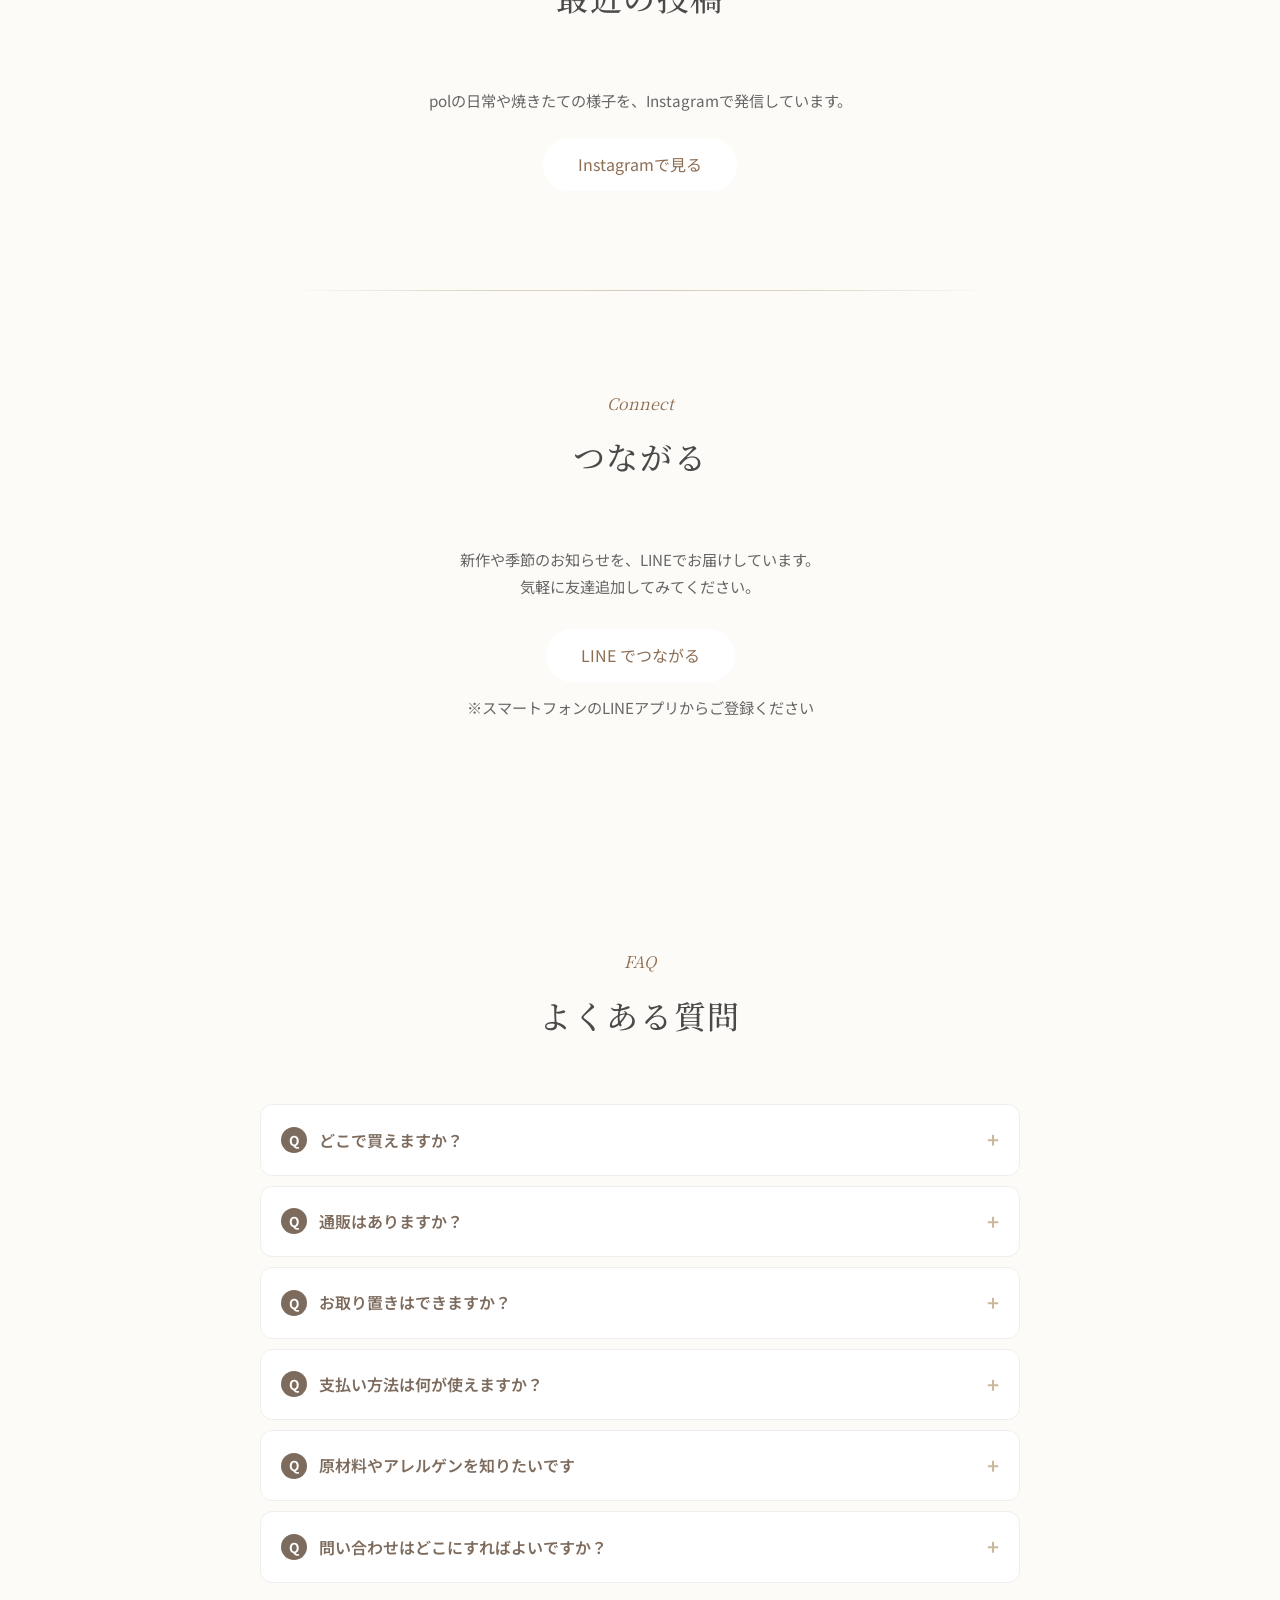
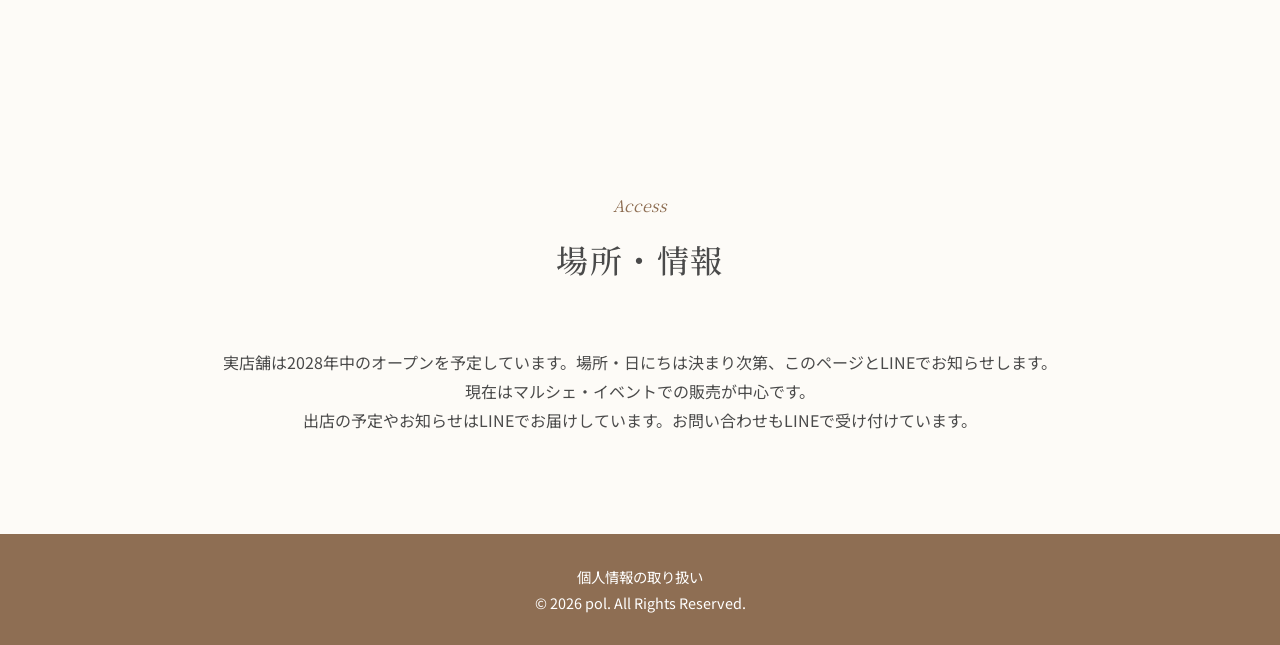
==== commit 533eb54e: "トップ・個人情報の取り扱い：「お客さま」を「お客様」にそろえる HP全体を調べ直し、お客様の目に入る残り2か所（index.html の「焼き直しの研究」、privacy.html の冒頭）を直した。" ====
--- a/index.html
+++ b/index.html
@@ -307,7 +307,7 @@
                             <span class="cdr-num">03</span>
                             <div class="cdr-body">
                                 <h4 class="cdr-head">焼き直しの研究</h4>
-                                <p class="cdr-text">ケーキや焼き菓子は、「これだ」と思えるレシピにたどり着くまで、何度も何度も焼き直して研究を重ねています。配合を少し変えては焼いて、また変えては焼いて——その繰り返しの中で生まれた一品だけを、お客さまにお届けしています。</p>
+                                <p class="cdr-text">ケーキや焼き菓子は、「これだ」と思えるレシピにたどり着くまで、何度も何度も焼き直して研究を重ねています。配合を少し変えては焼いて、また変えては焼いて——その繰り返しの中で生まれた一品だけを、お客様にお届けしています。</p>
                             </div>
                         </li>
                         <li class="cdr-item" data-scroll>
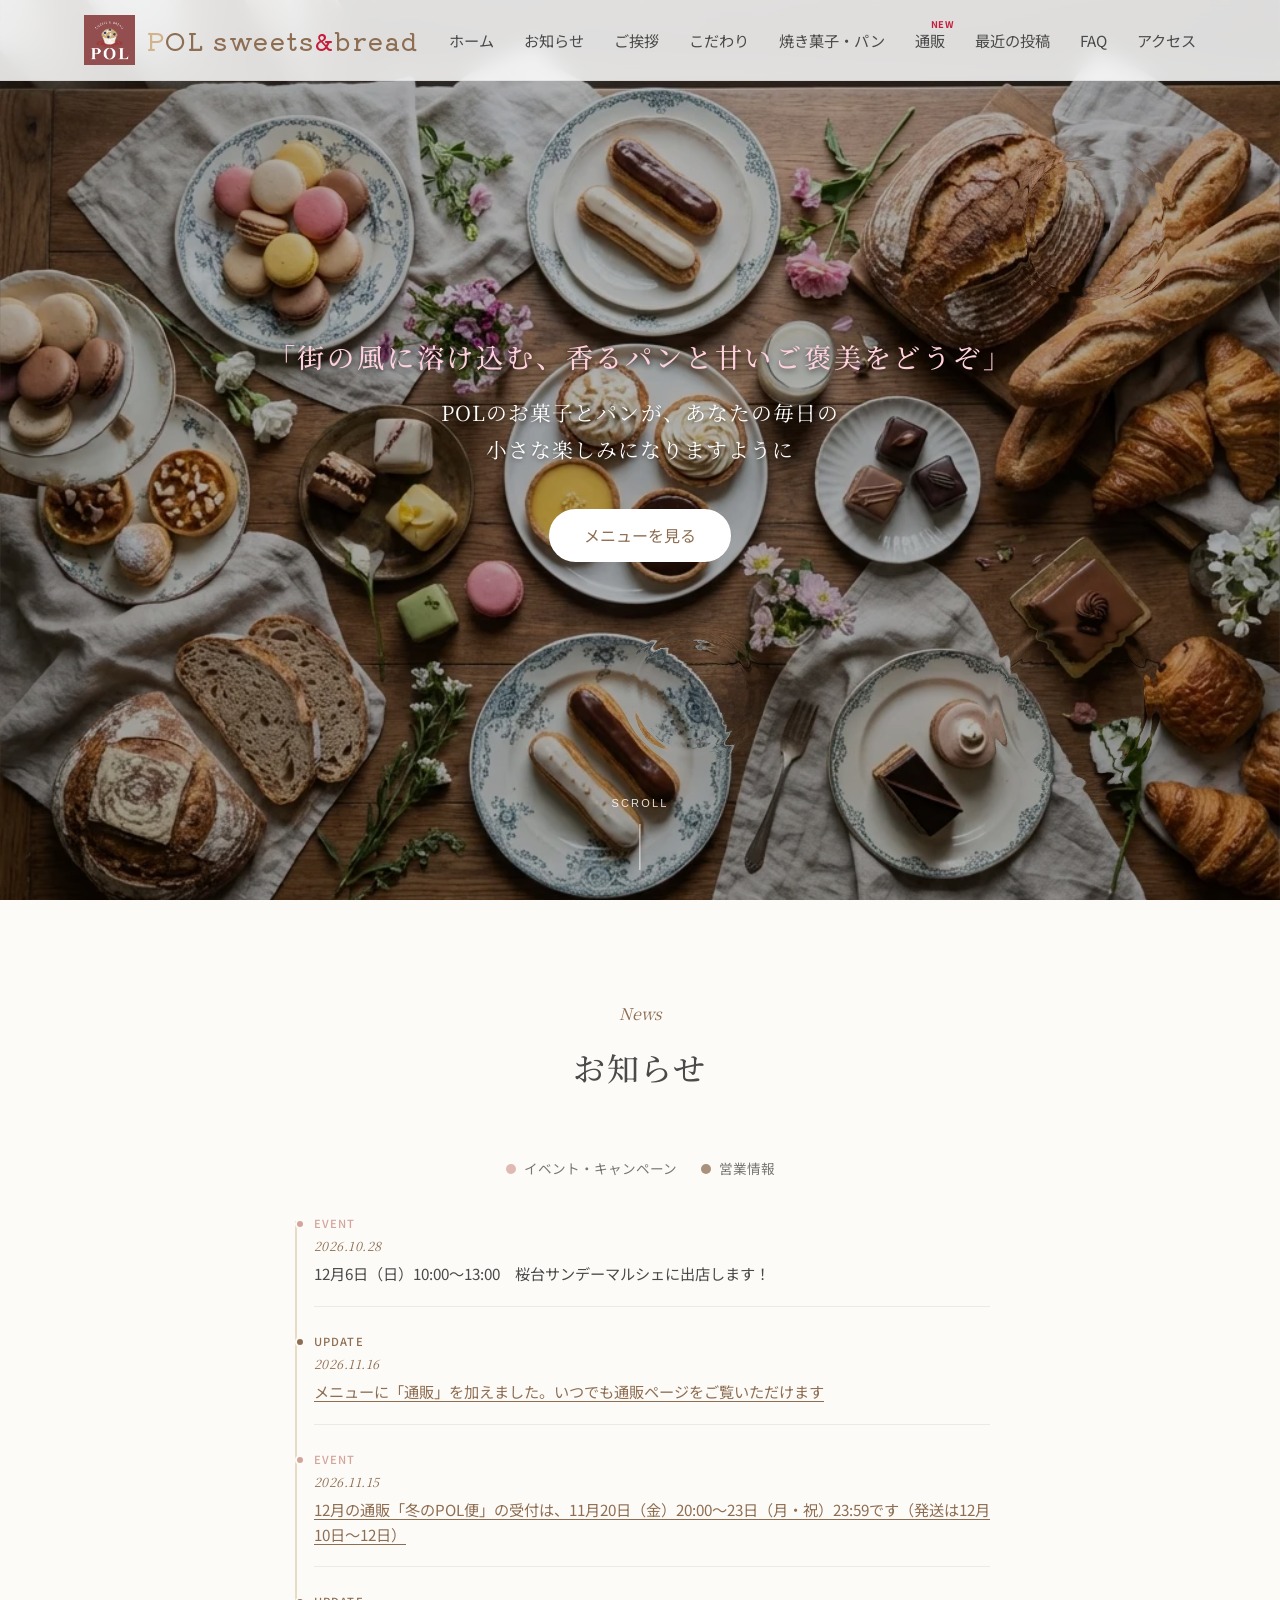
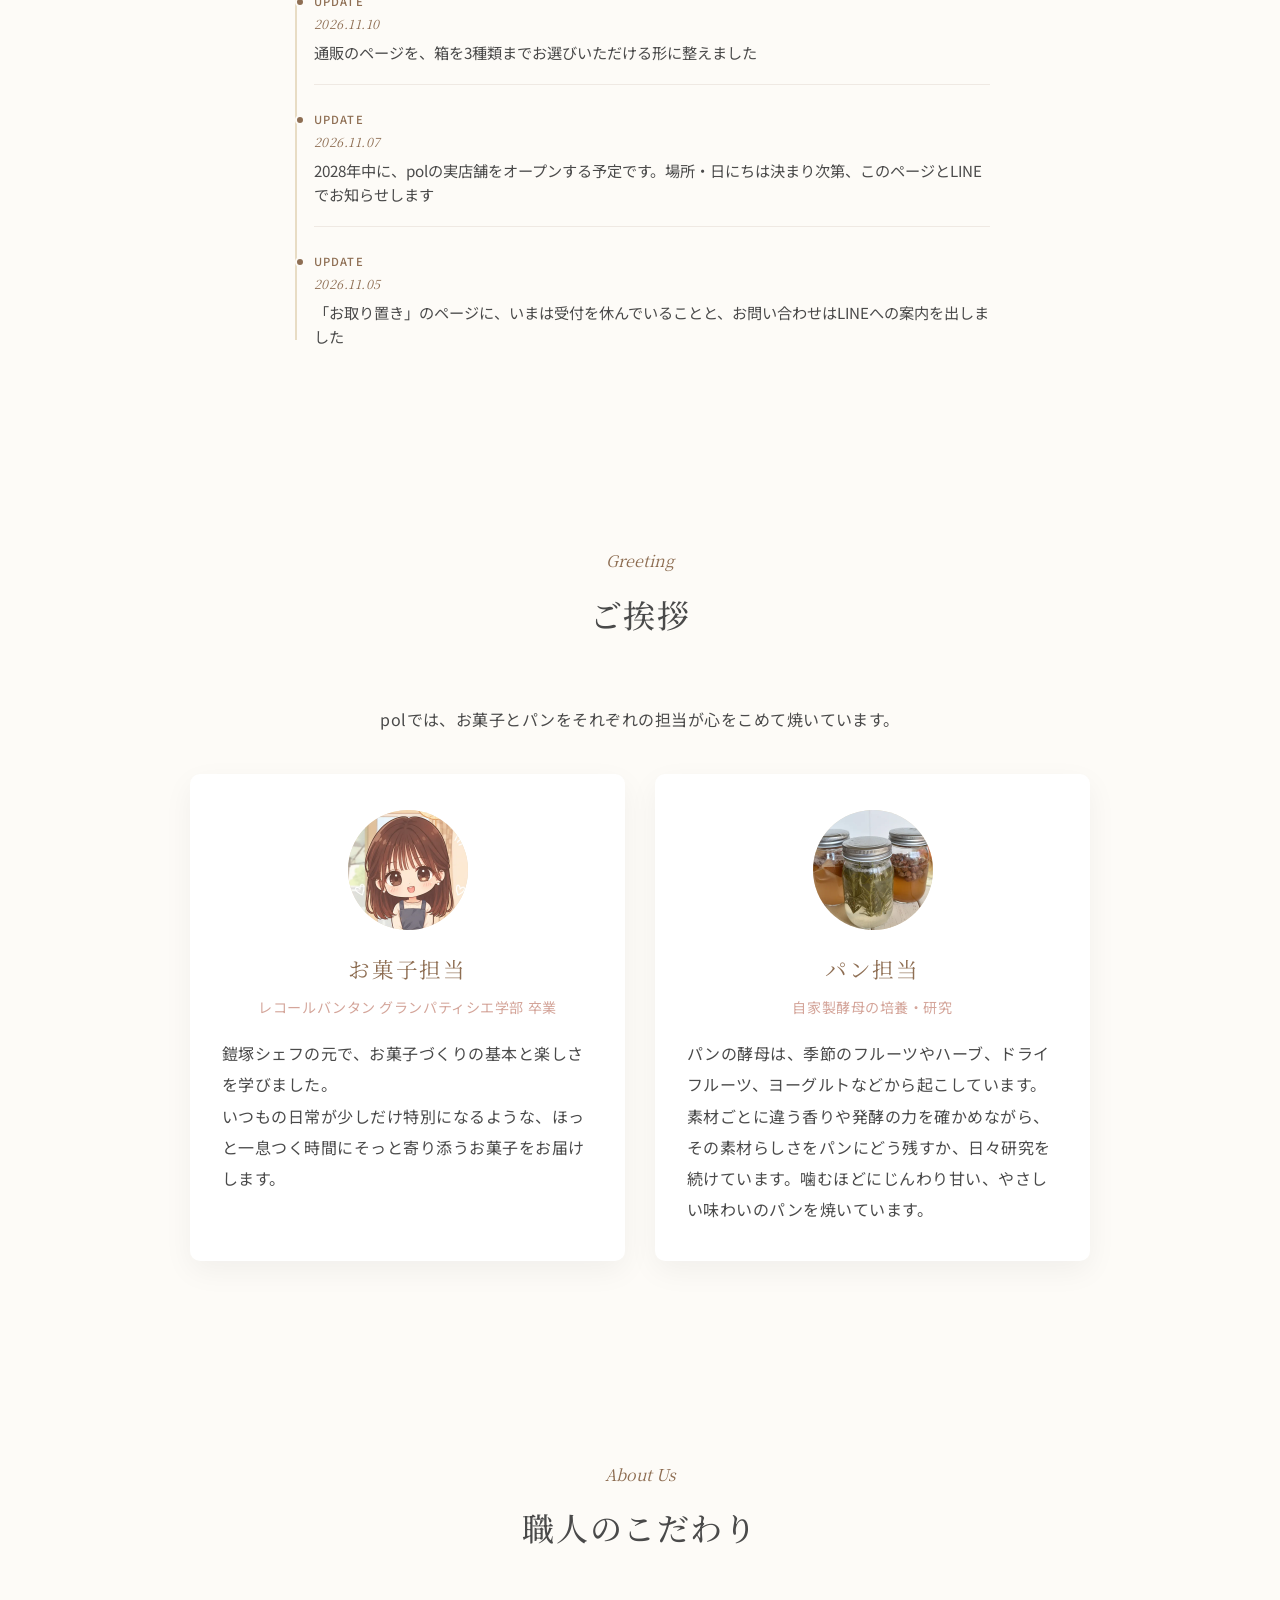
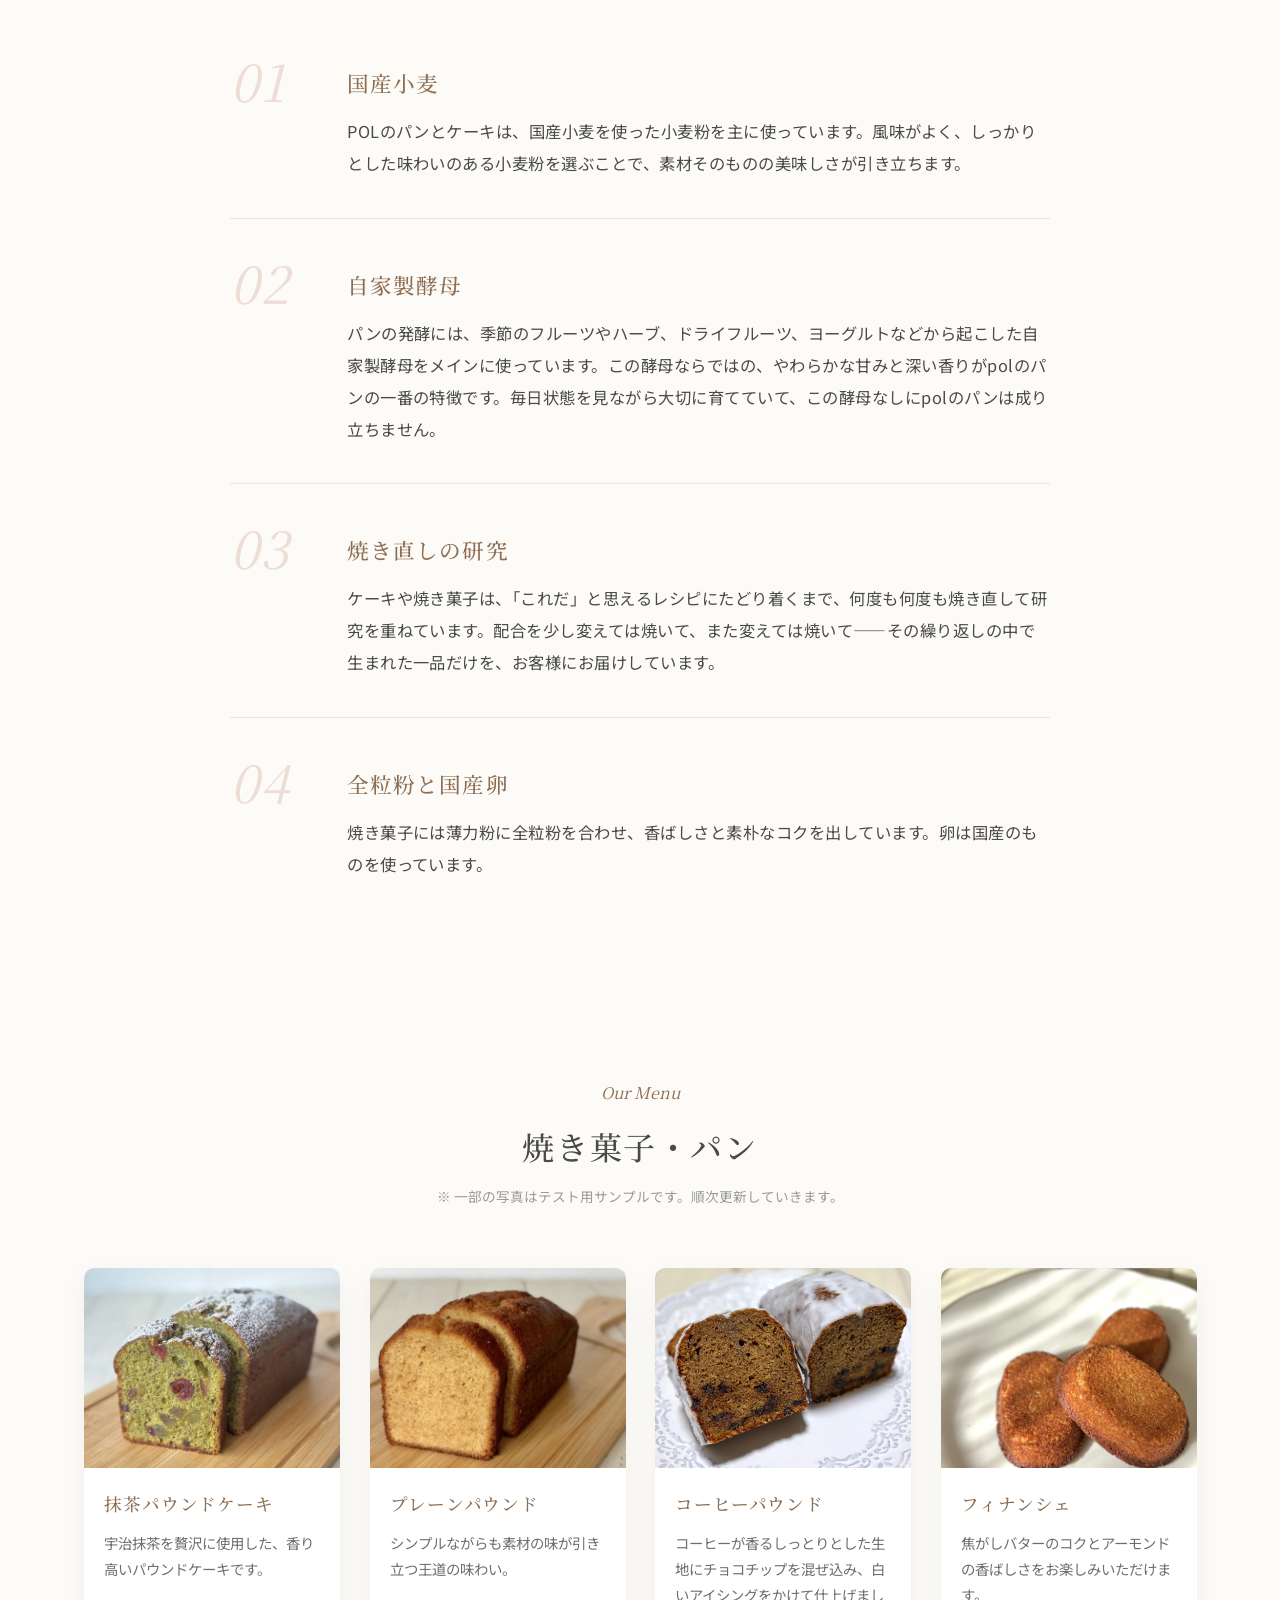
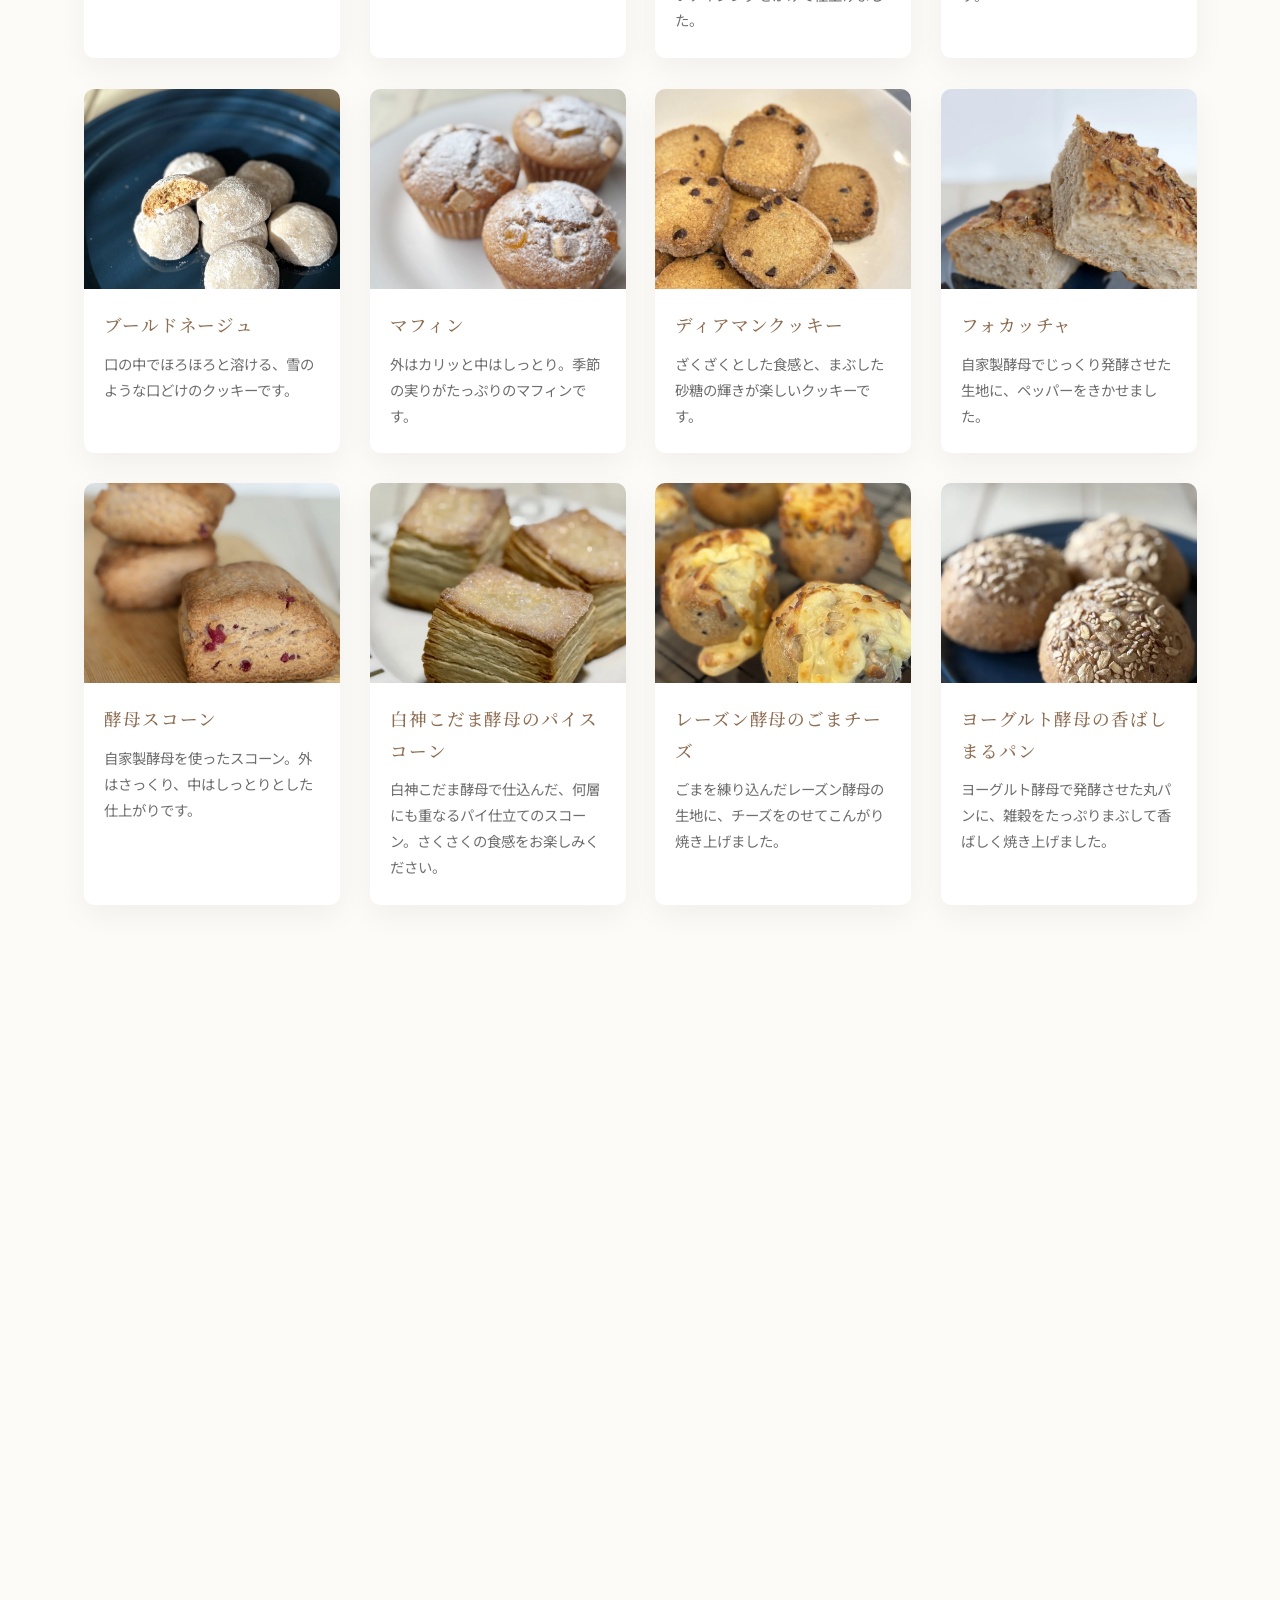
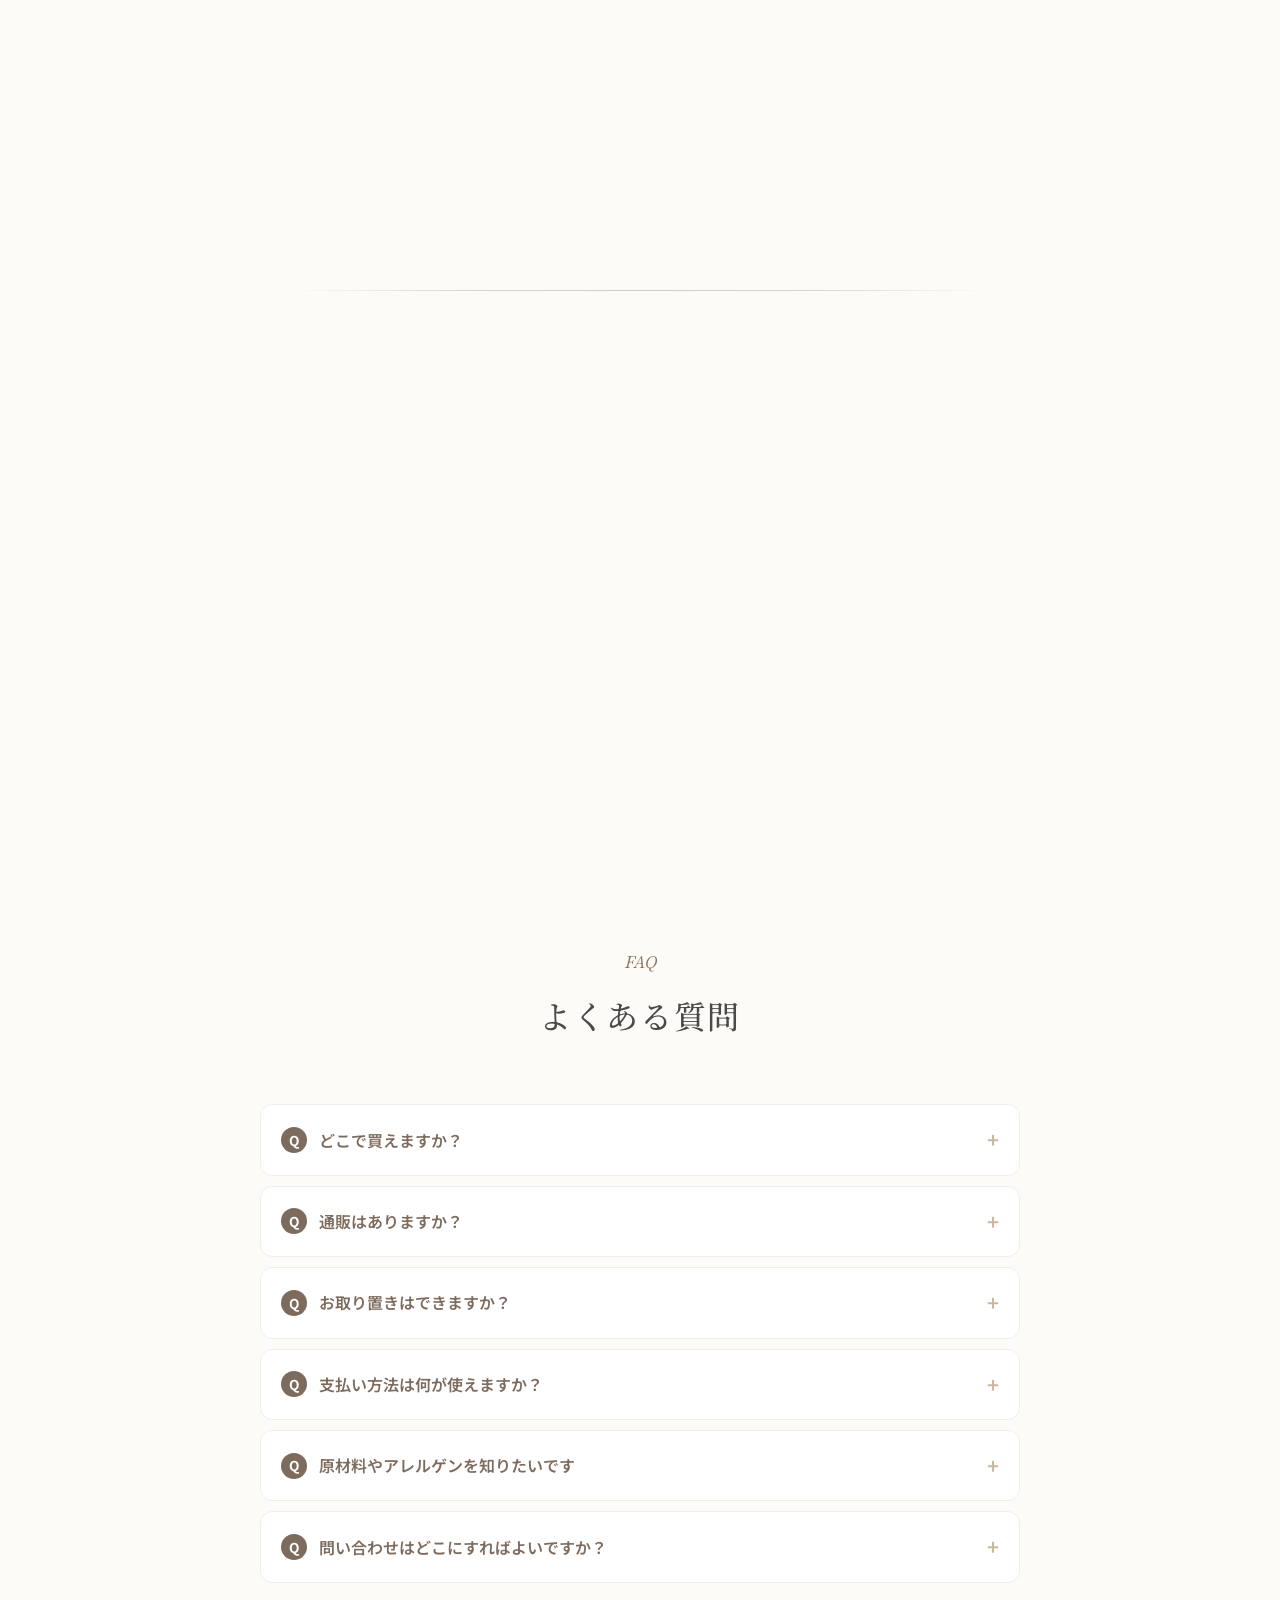
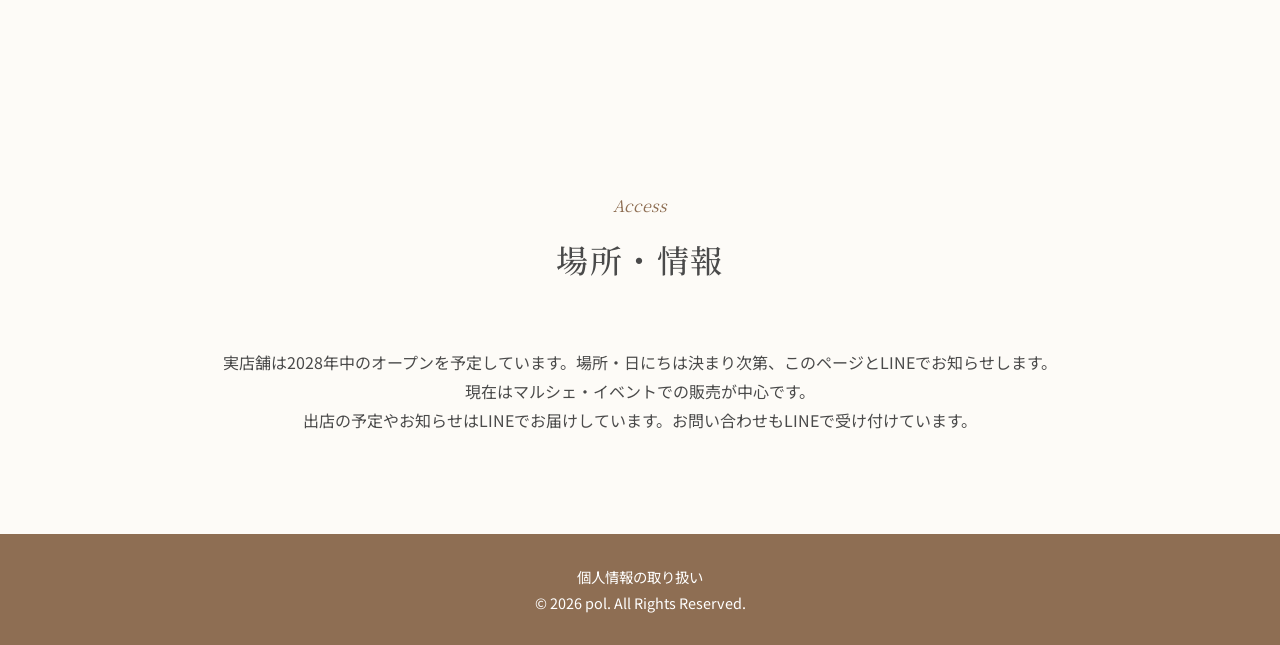
==== commit 213a6bc0: "通販ページ：冷凍でお届けする旨を1行・完了画面の入金後の案内をメールと同じ文に・「お1人様」に統一／トップのFAQ：受付期間外の説明を実際の表示（受付はまだ始まっていません・受付は終わりました）に合わ" ====
--- a/index.html
+++ b/index.html
@@ -119,7 +119,7 @@
               "name": "通販はありますか？",
               "acceptedAnswer": {
                 "@type": "Answer",
-                "text": "通販は、受付期間を決めてお申し込みを受け付けています。受付期間のほかは、通販のページは「準備中」になっています。受付の予定は、LINEとこのページの「お知らせ」でお知らせします。"
+                "text": "通販は、受付期間を決めてお申し込みを受け付けています。受付の前は、通販のページに「受付はまだ始まっていません」と受付を始める日時が出ます。受付が終わったあとや売り切れたあとは「受付は終わりました」「売り切れました」と出ます。受付の予定は、LINEとこのページの「お知らせ」でお知らせします。"
               }
             },
             {
@@ -482,7 +482,7 @@
                 <!-- FAQ を直したら、head の中の FAQPage（JSON-LD）も同じ文に直すこと（AI検索・Google が読む） -->
                 <div class="faq-list">
                     <div class="faq-item"><div class="faq-q">どこで買えますか？</div><div class="faq-a"><div class="faq-a-inner"><div class="faq-a-pad">現在はマルシェ・イベントで販売しています。出店の予定は、このページの「お知らせ」とLINEでお知らせします。実店舗は2028年中のオープンを予定しています。</div></div></div></div>
-                    <div class="faq-item"><div class="faq-q">通販はありますか？</div><div class="faq-a"><div class="faq-a-inner"><div class="faq-a-pad">通販は、受付期間を決めてお申し込みを受け付けています。受付期間のほかは、通販のページは「準備中」になっています。受付の予定は、LINEとこのページの「お知らせ」でお知らせします。</div></div></div></div>
+                    <div class="faq-item"><div class="faq-q">通販はありますか？</div><div class="faq-a"><div class="faq-a-inner"><div class="faq-a-pad">通販は、受付期間を決めてお申し込みを受け付けています。受付の前は、通販のページに「受付はまだ始まっていません」と受付を始める日時が出ます。受付が終わったあとや売り切れたあとは「受付は終わりました」「売り切れました」と出ます。受付の予定は、LINEとこのページの「お知らせ」でお知らせします。</div></div></div></div>
                     <div class="faq-item"><div class="faq-q">お取り置きはできますか？</div><div class="faq-a"><div class="faq-a-inner"><div class="faq-a-pad">現在、お取り置きは受け付けていません。</div></div></div></div>
                     <div class="faq-item"><div class="faq-q">支払い方法は何が使えますか？</div><div class="faq-a"><div class="faq-a-inner"><div class="faq-a-pad">通販は銀行振込です。お申し込みのあとに振込先をお知らせします。マルシェ・イベントでのお支払い方法は、LINEでお問い合わせください。</div></div></div></div>
                     <div class="faq-item"><div class="faq-q">原材料やアレルゲンを知りたいです</div><div class="faq-a"><div class="faq-a-inner"><div class="faq-a-pad">原材料やアレルゲン（特定原材料）については、LINEでお問い合わせください。</div></div></div></div>
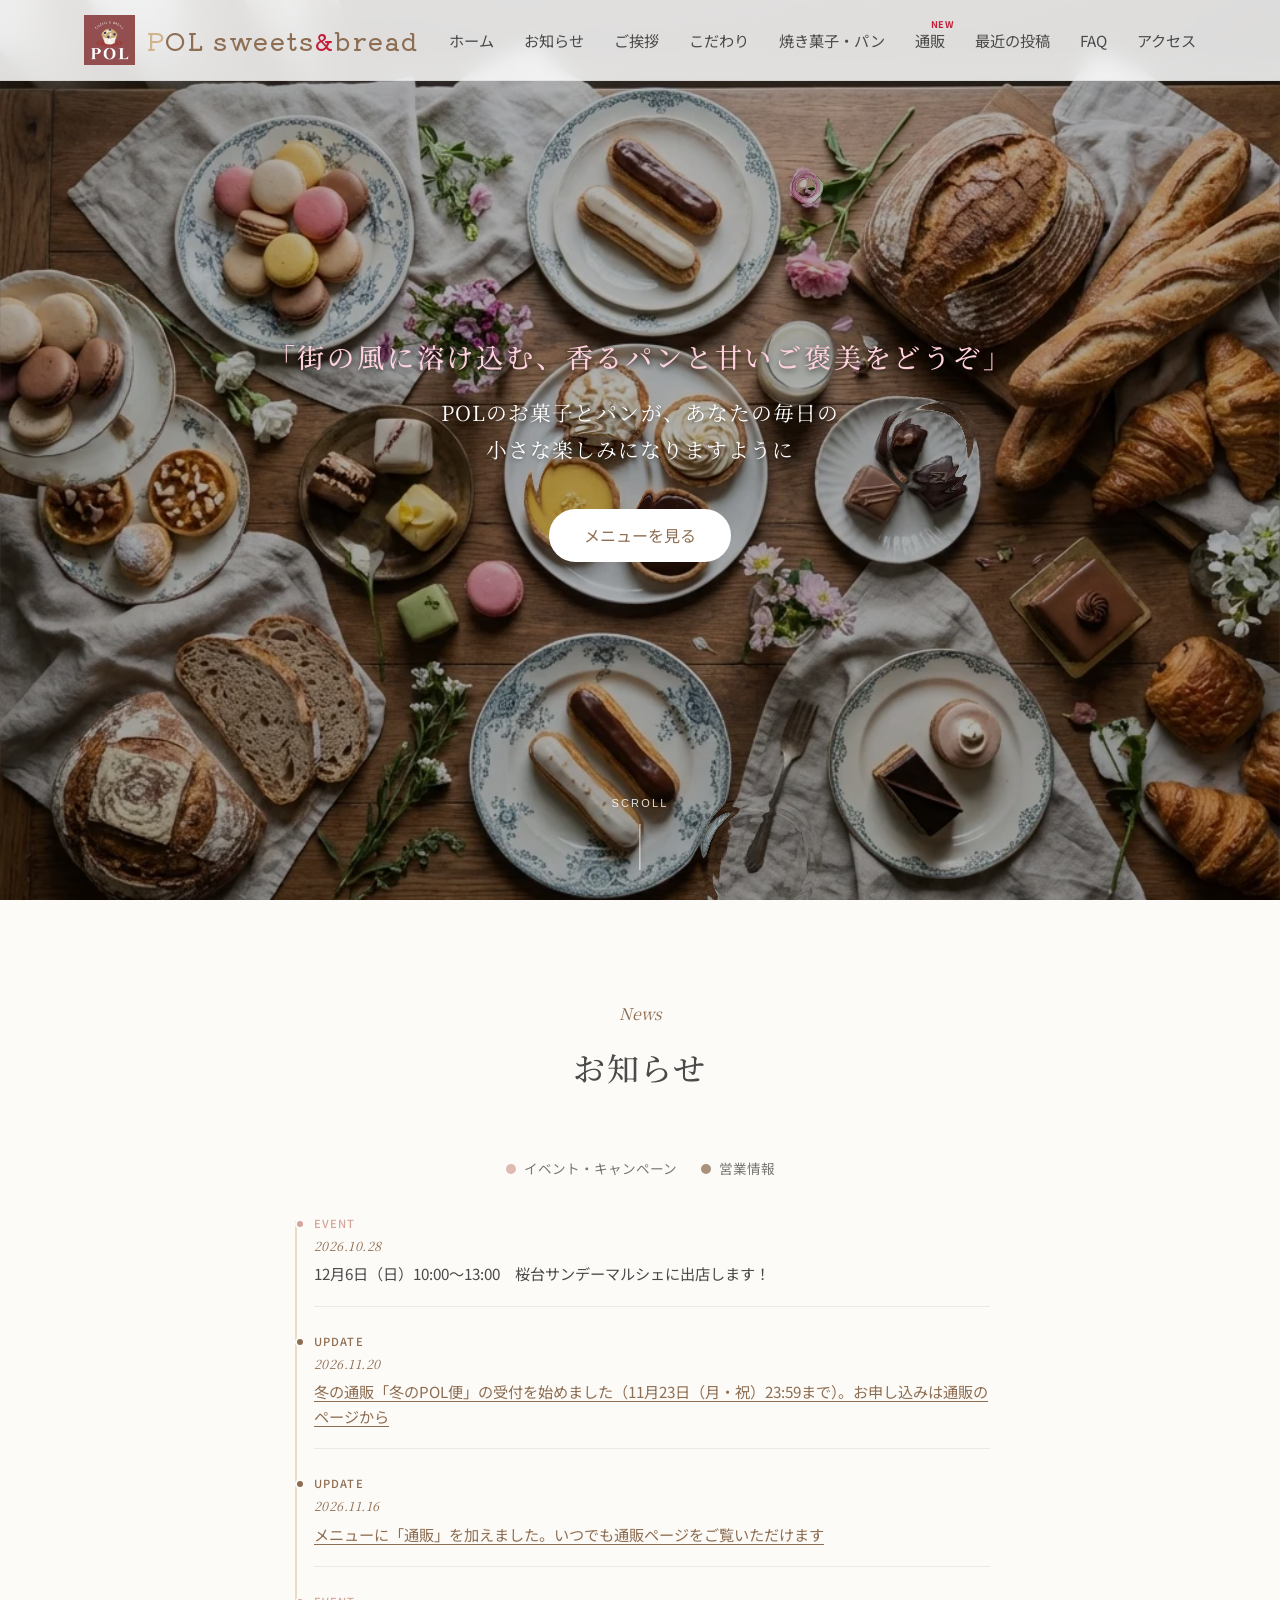
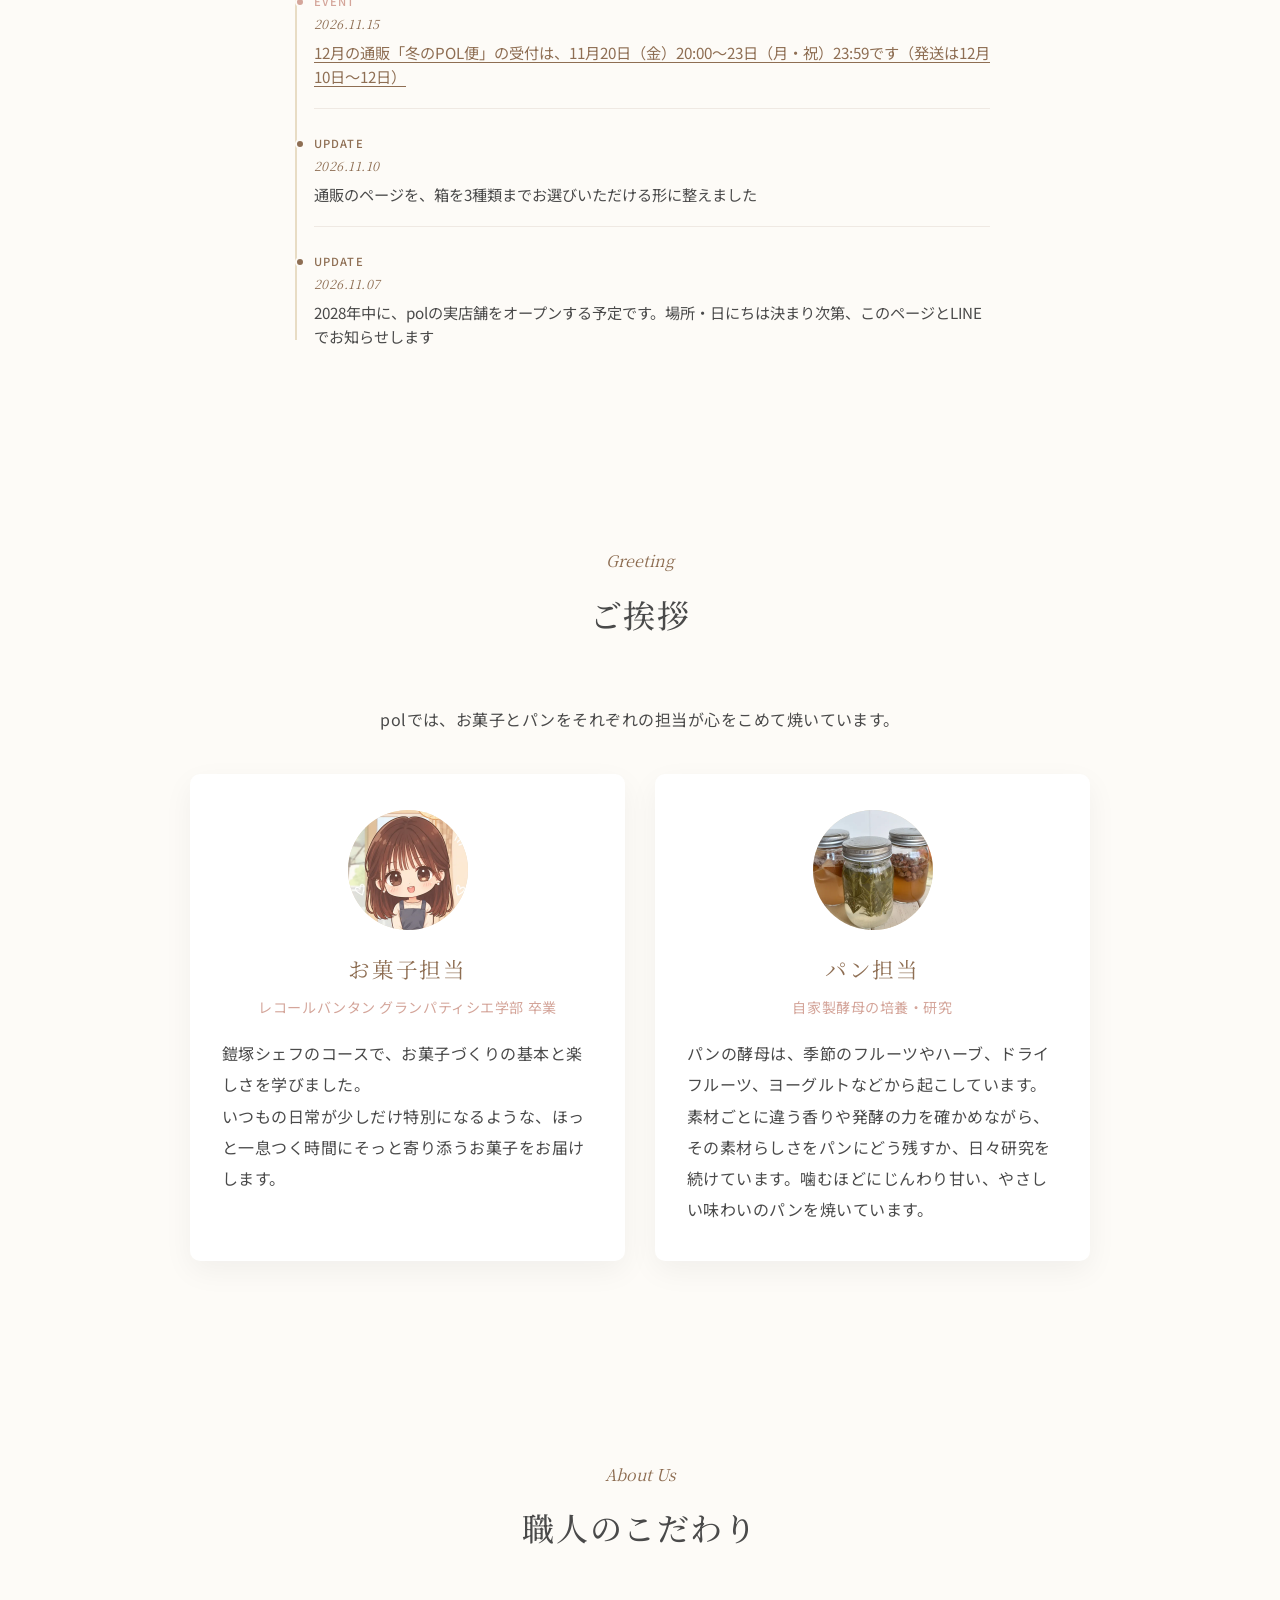
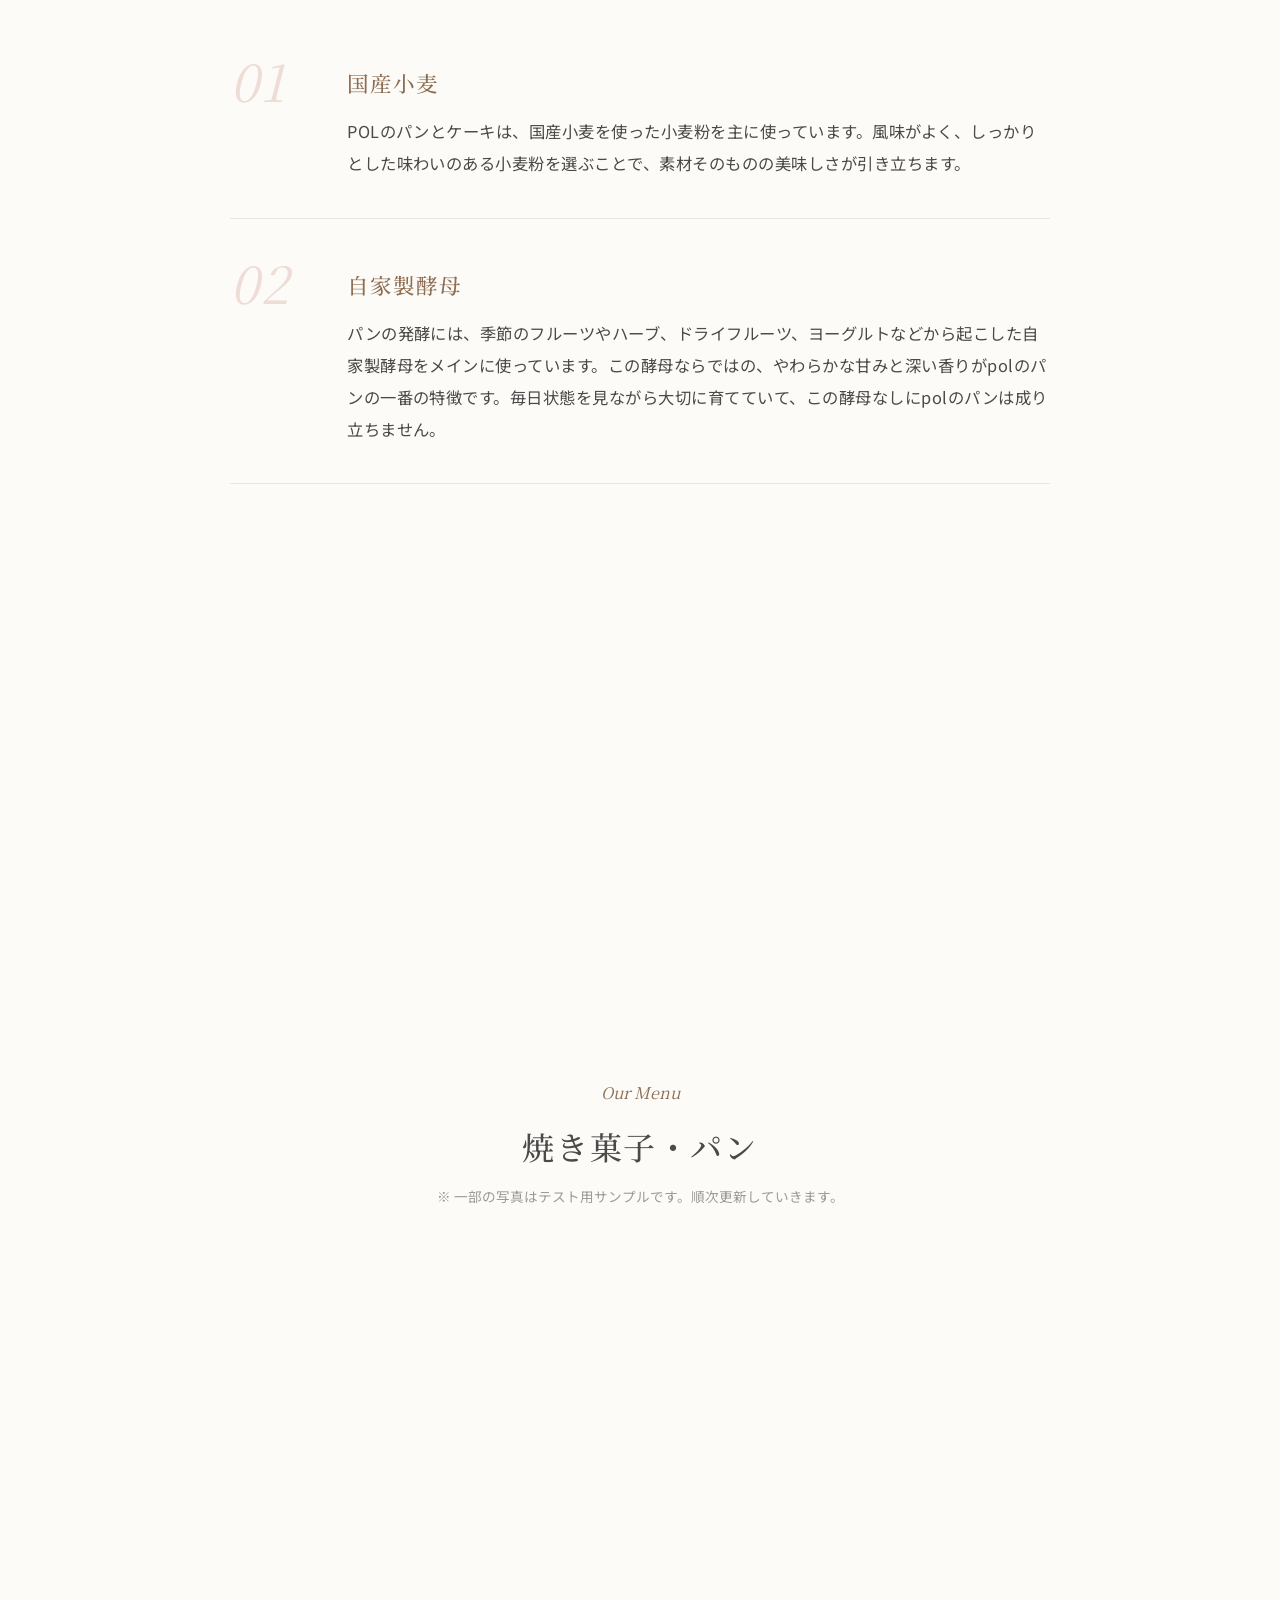
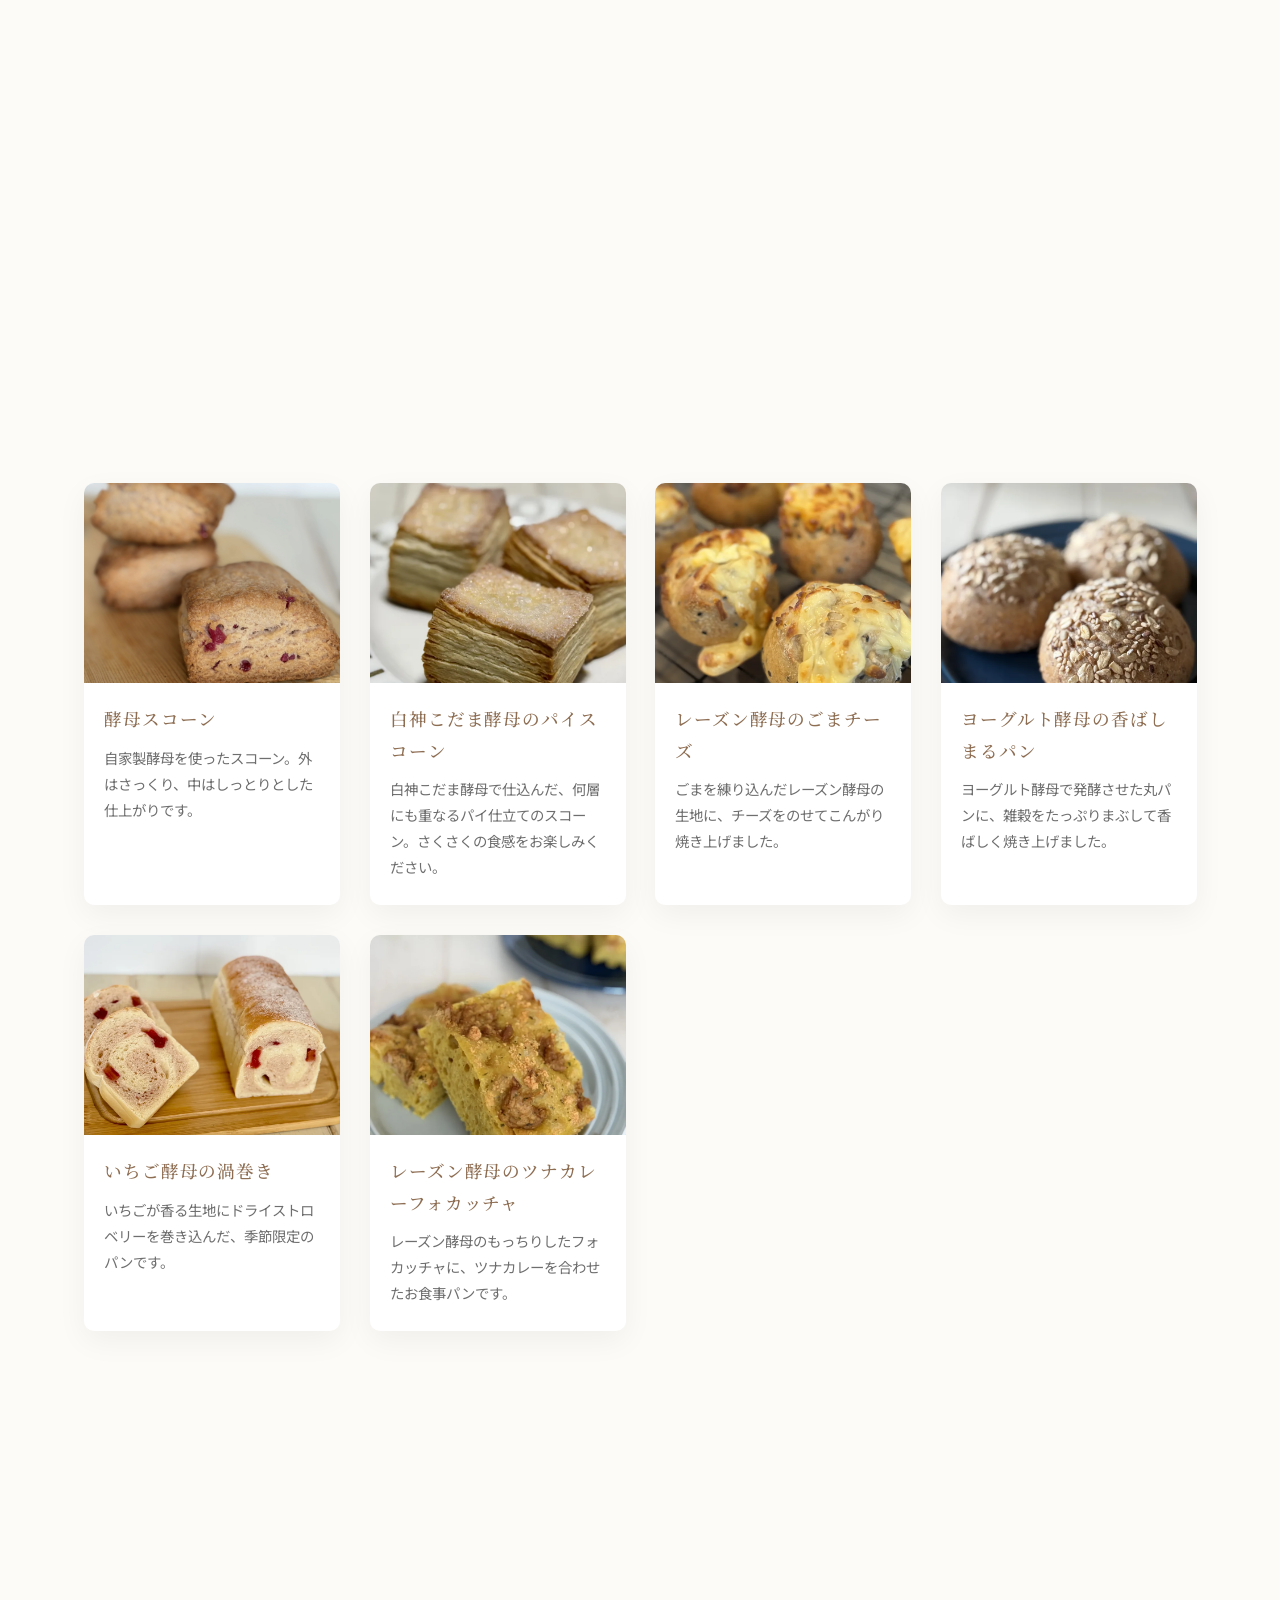
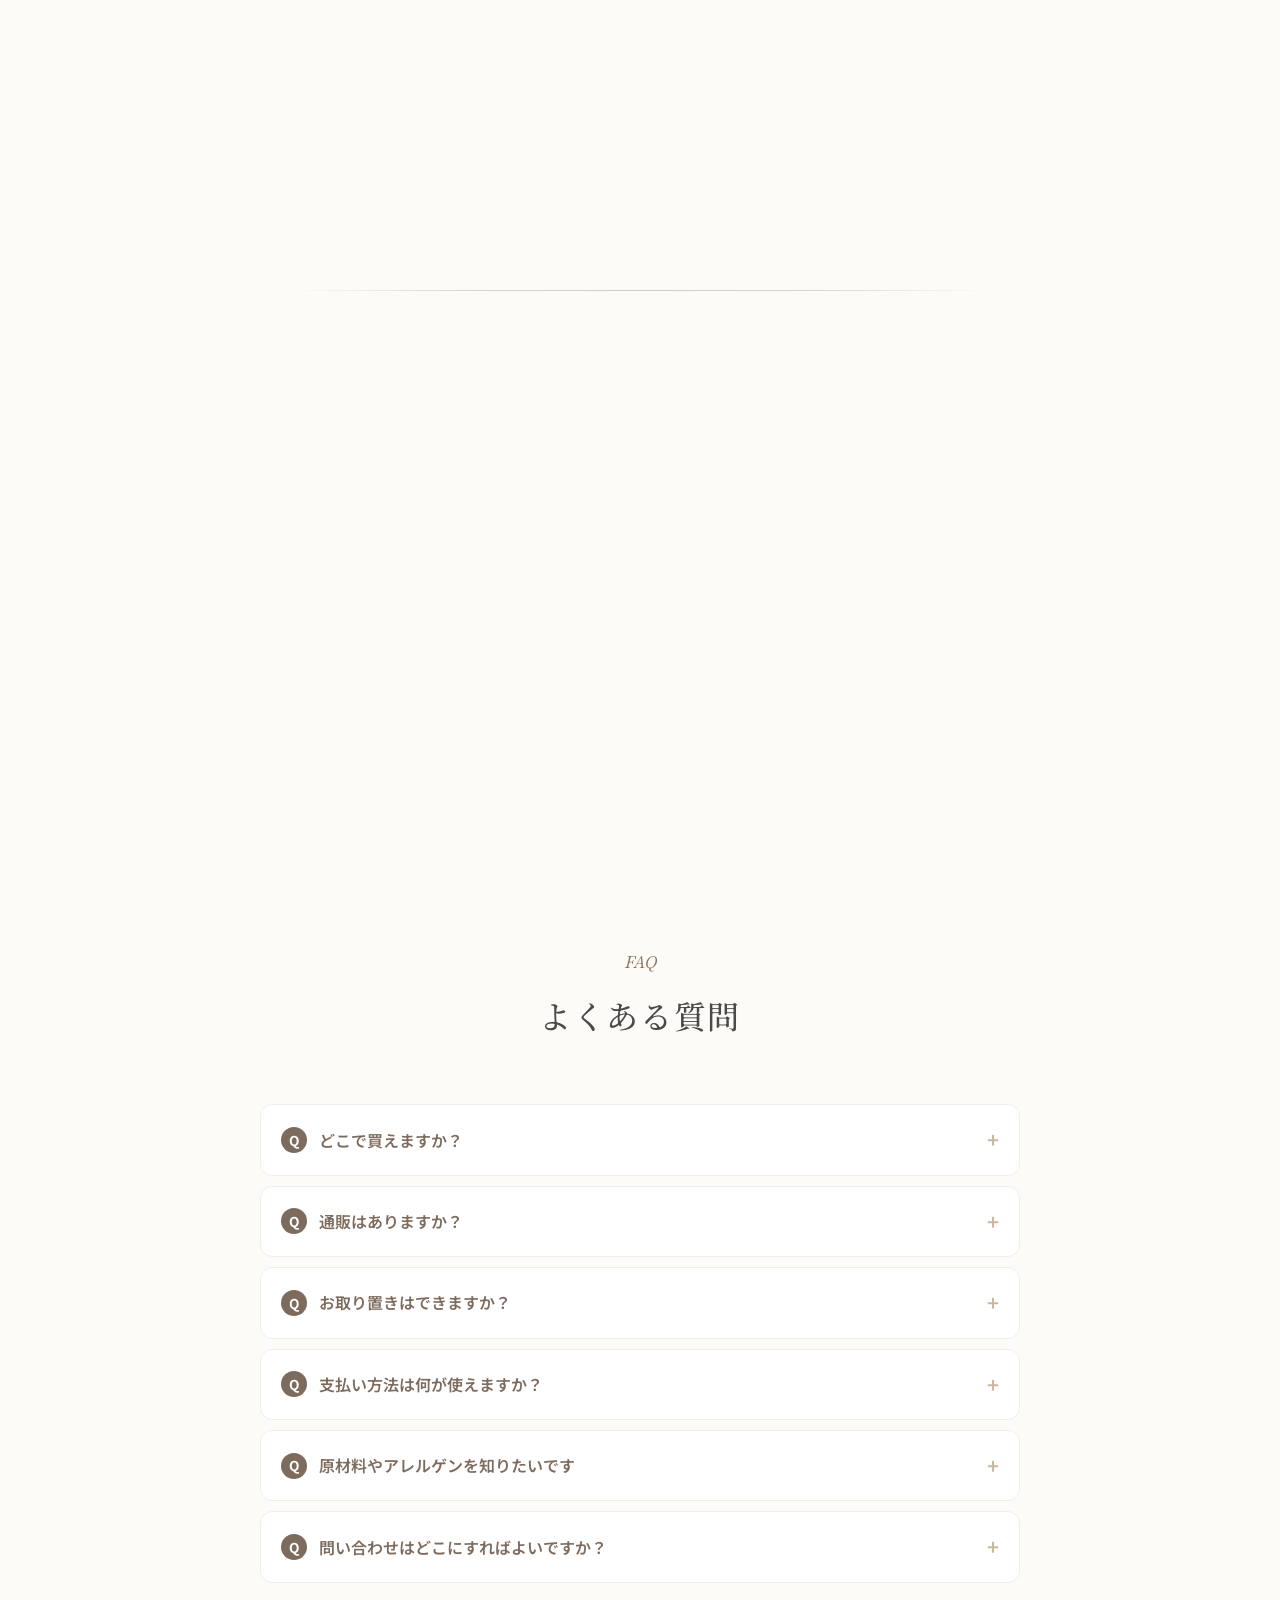
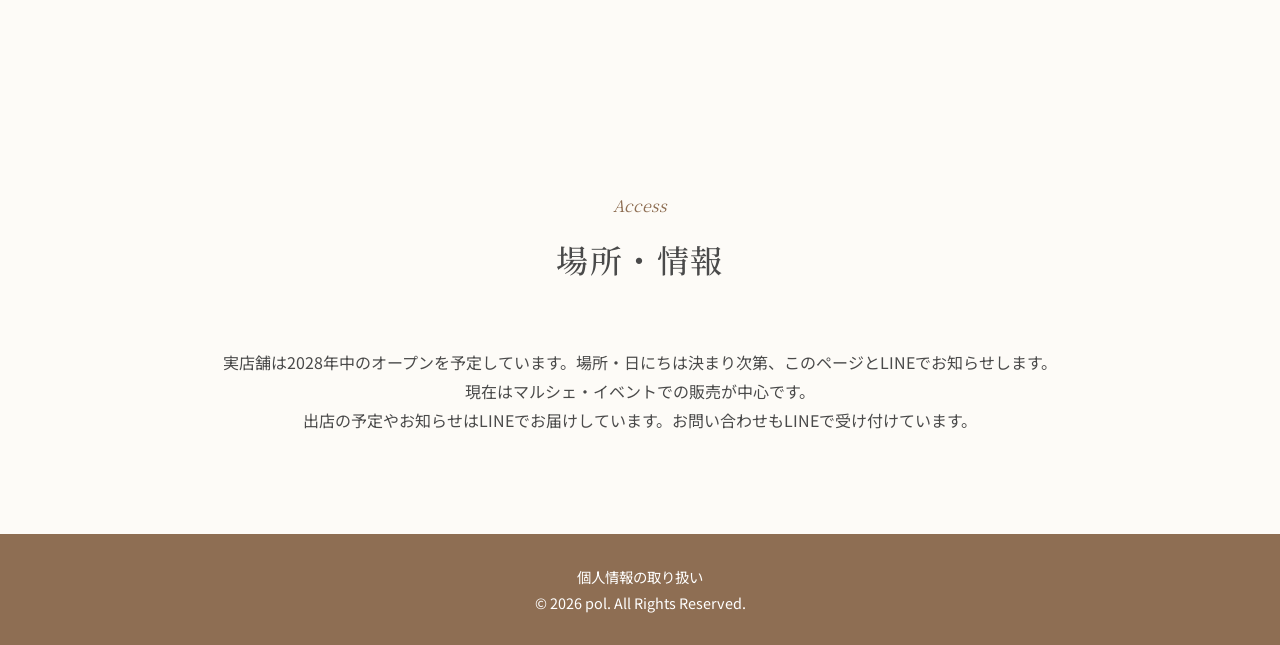
==== commit e2a5025f: "ご挨拶の文言を「鎧塚シェフのコースで」に変更 Co-Authored-By: Claude Sonnet 5.5 <noreply@anthropic.com>" ====
--- a/index.html
+++ b/index.html
@@ -269,7 +269,7 @@
                         <div class="greet-photo"><img src="images/greeting/sweets-illustration.webp" alt="エプロン姿でほほえむお菓子担当のイラスト" width="480" height="480" loading="lazy"></div>
                         <p class="greet-role">お菓子担当</p>
                         <p class="greet-career">レコールバンタン グランパティシエ学部 卒業</p>
-                        <p class="greet-text">鎧塚シェフの元で、お菓子づくりの基本と楽しさを学びました。<br>いつもの日常が少しだけ特別になるような、ほっと一息つく時間にそっと寄り添うお菓子をお届けします。</p>
+                        <p class="greet-text">鎧塚シェフのコースで、お菓子づくりの基本と楽しさを学びました。<br>いつもの日常が少しだけ特別になるような、ほっと一息つく時間にそっと寄り添うお菓子をお届けします。</p>
                     </article>
                     <article class="greet-card" data-scroll>
                         <div class="greet-photo"><img src="images/greeting/bread-yeast-jars.webp" alt="フルーツなどから起こした酵母の瓶" width="480" height="480" loading="lazy"></div>
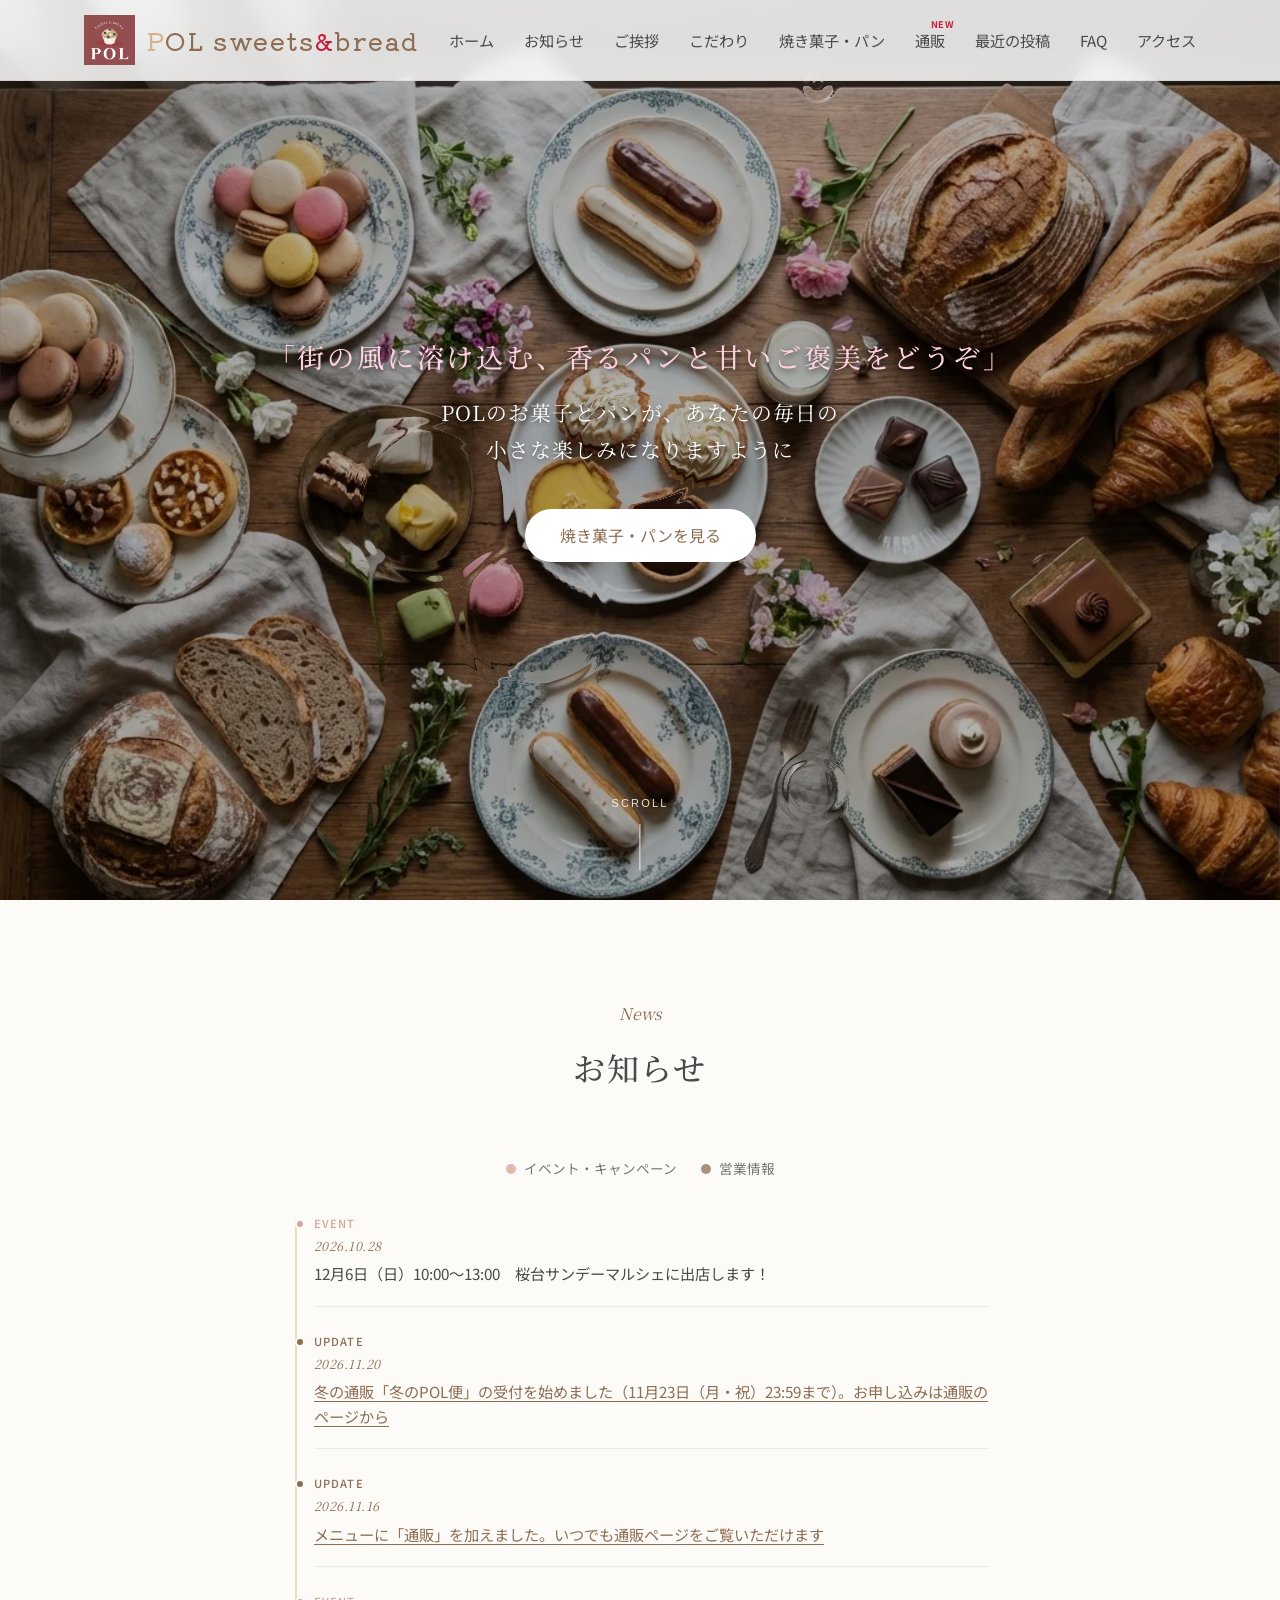
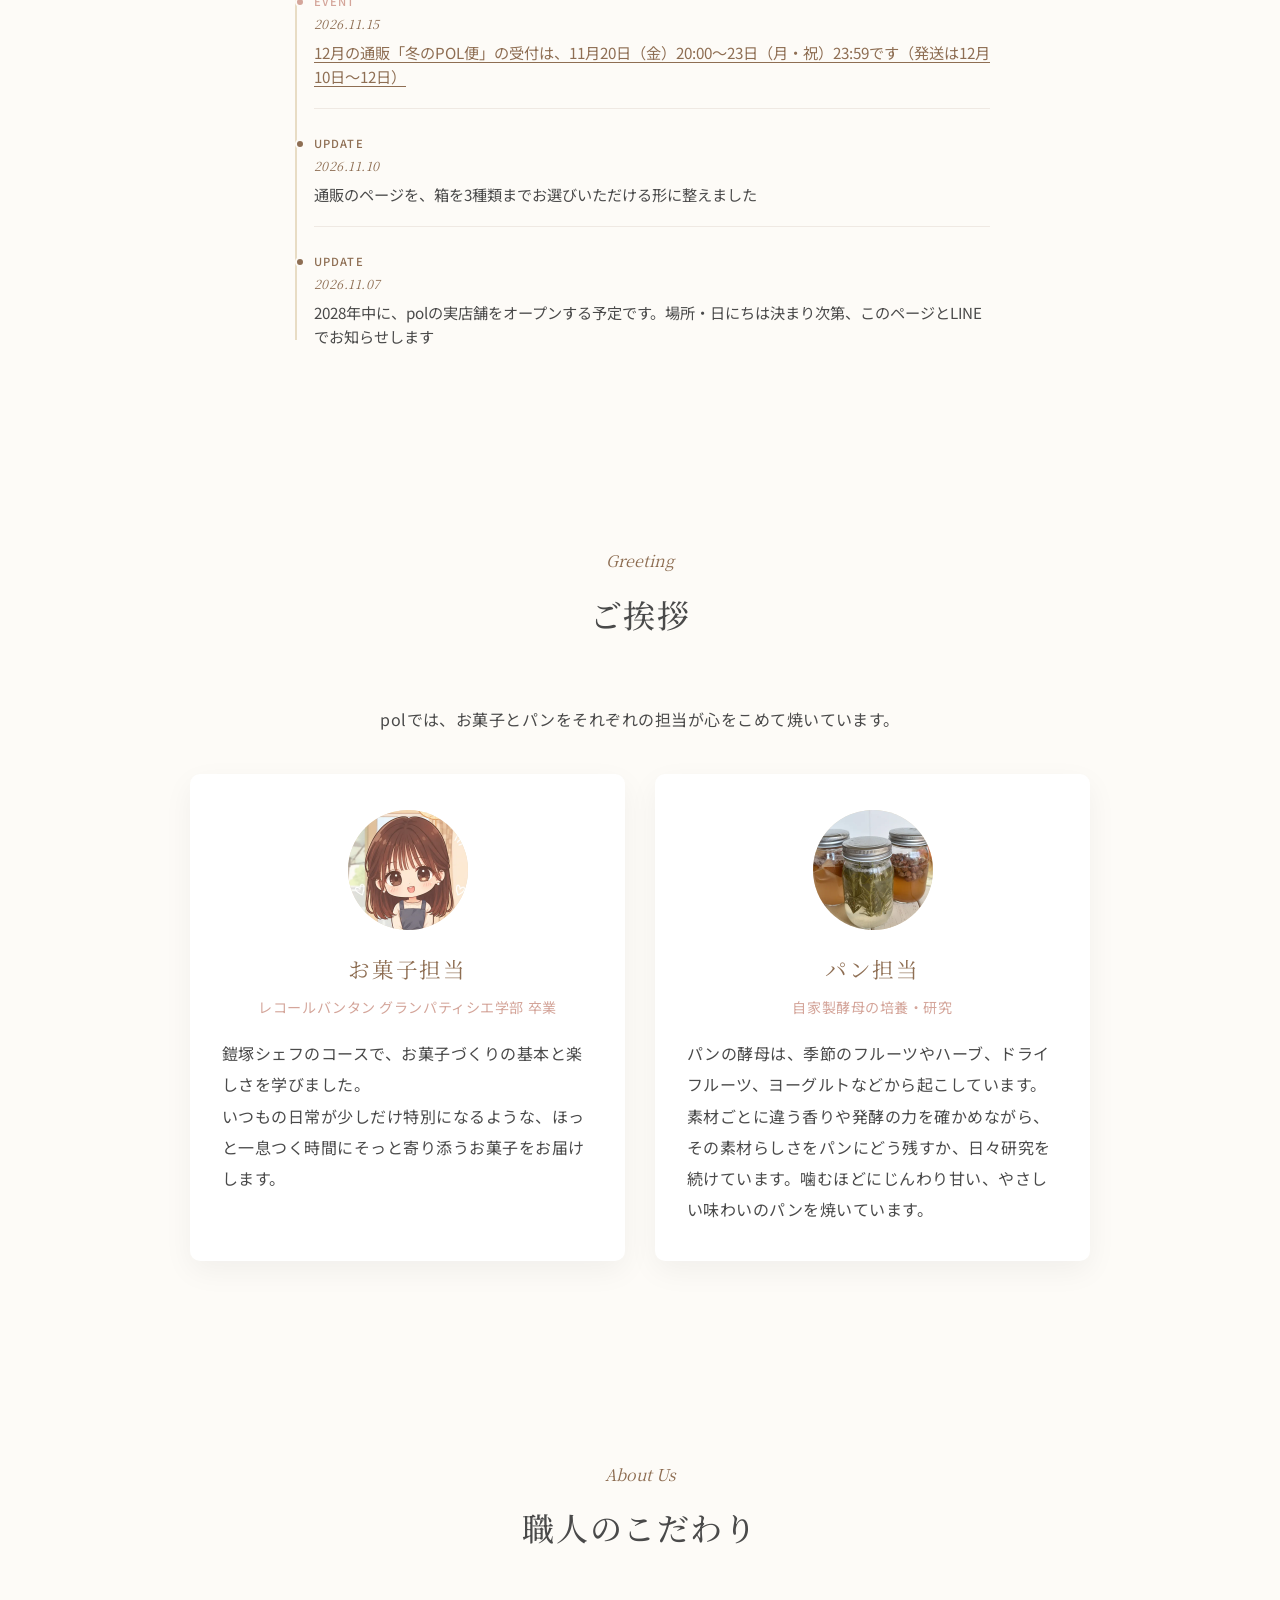
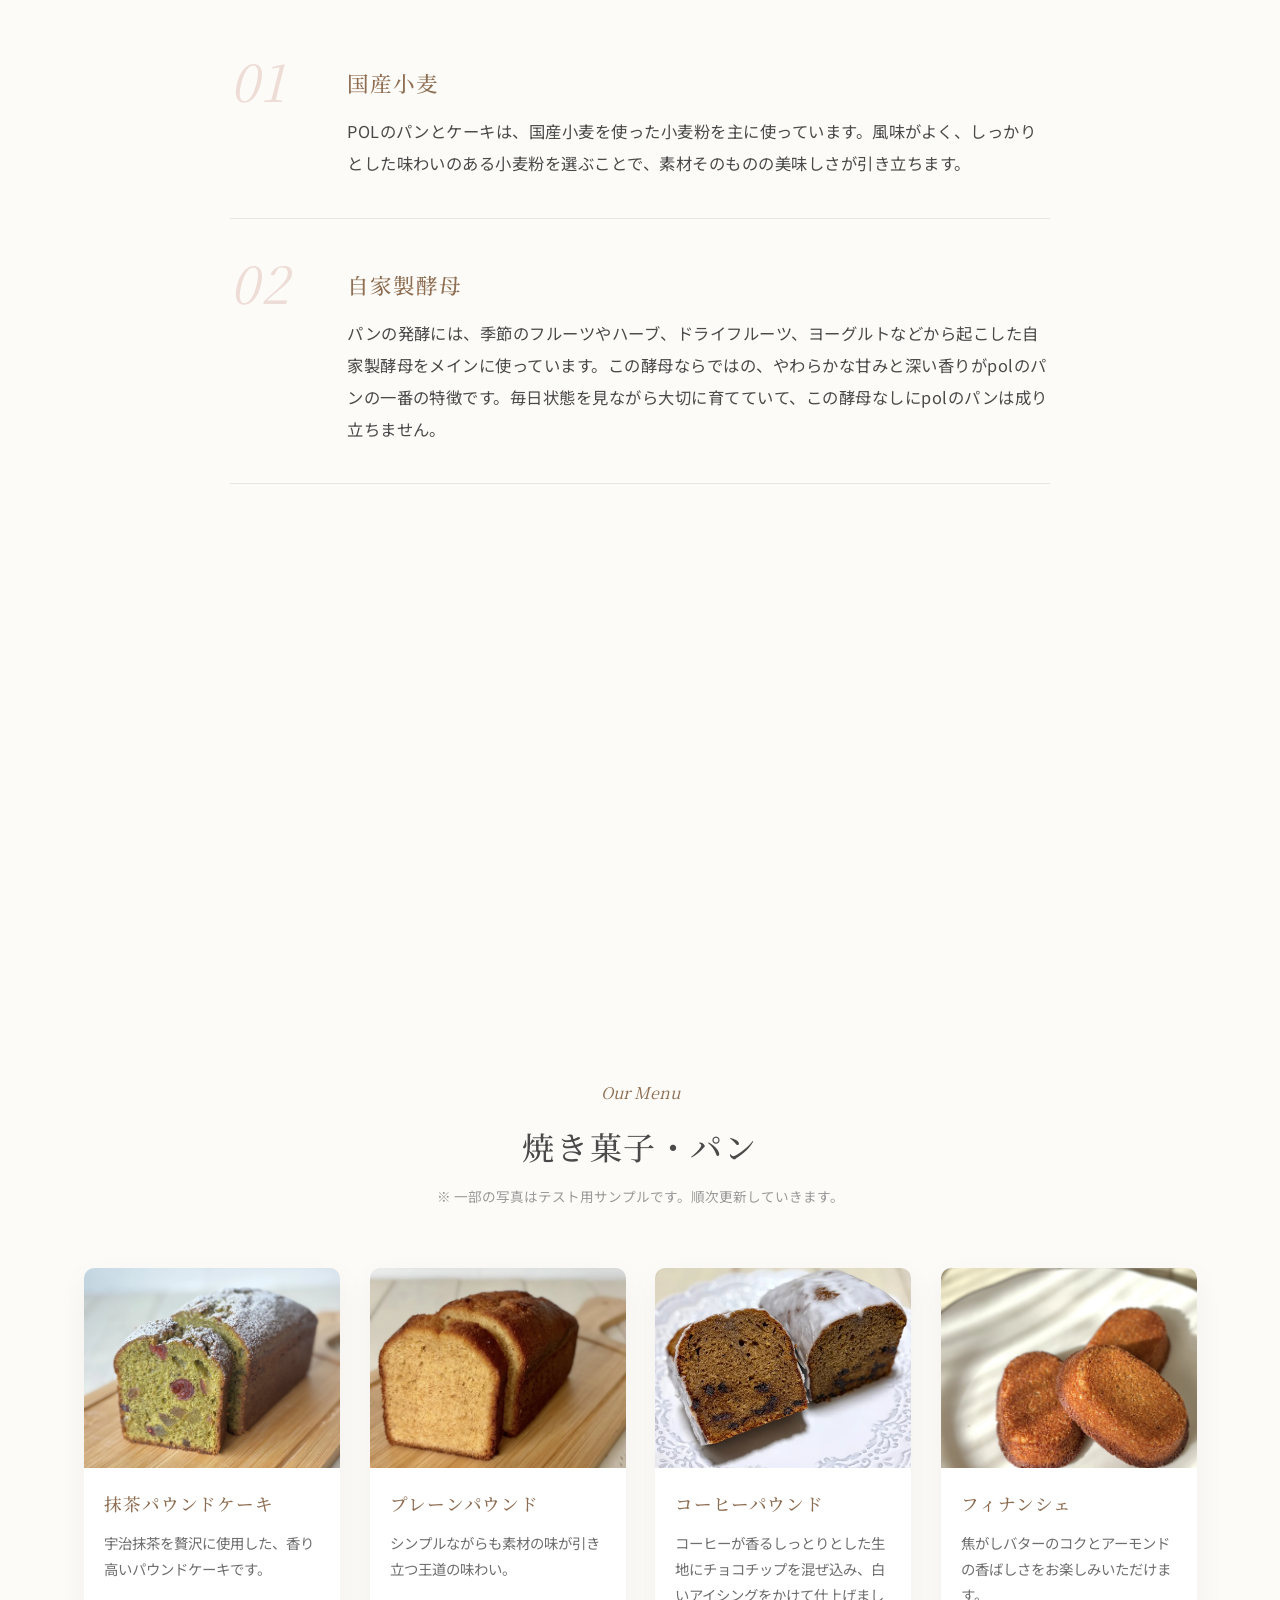
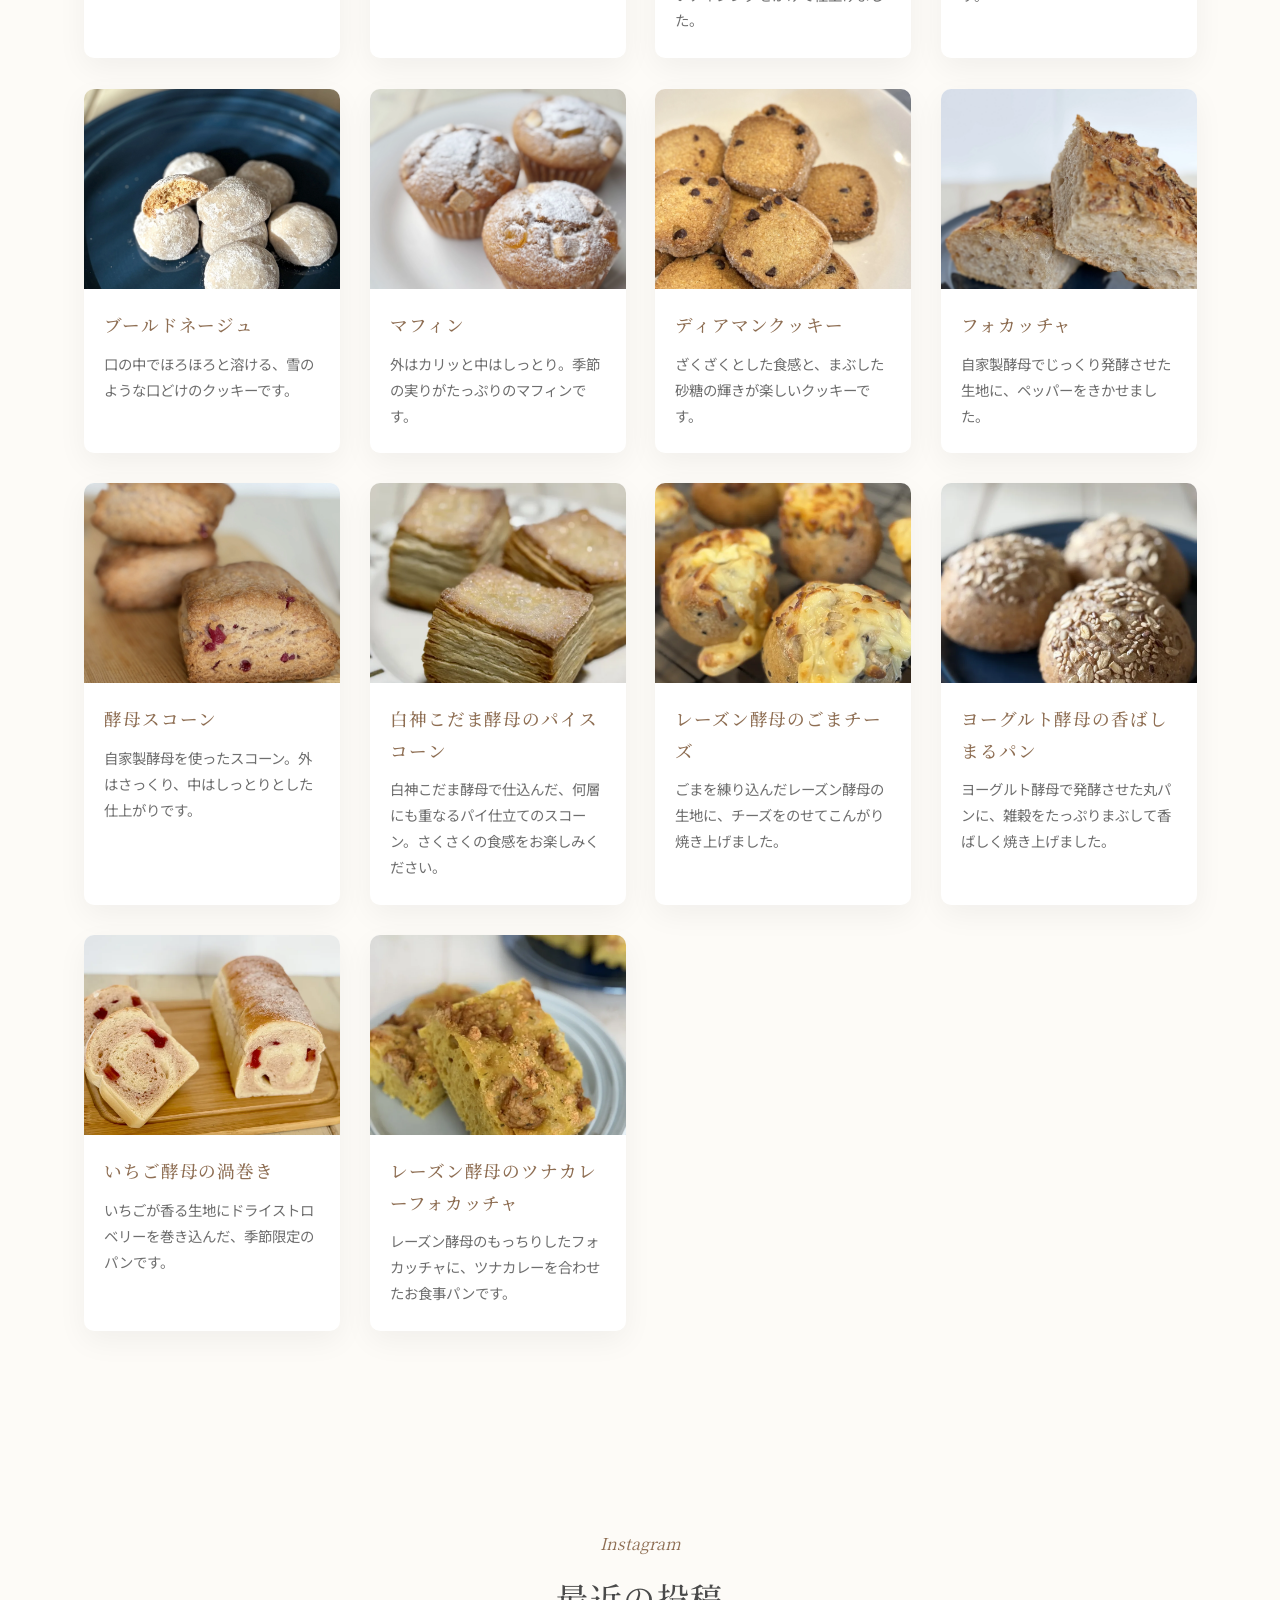
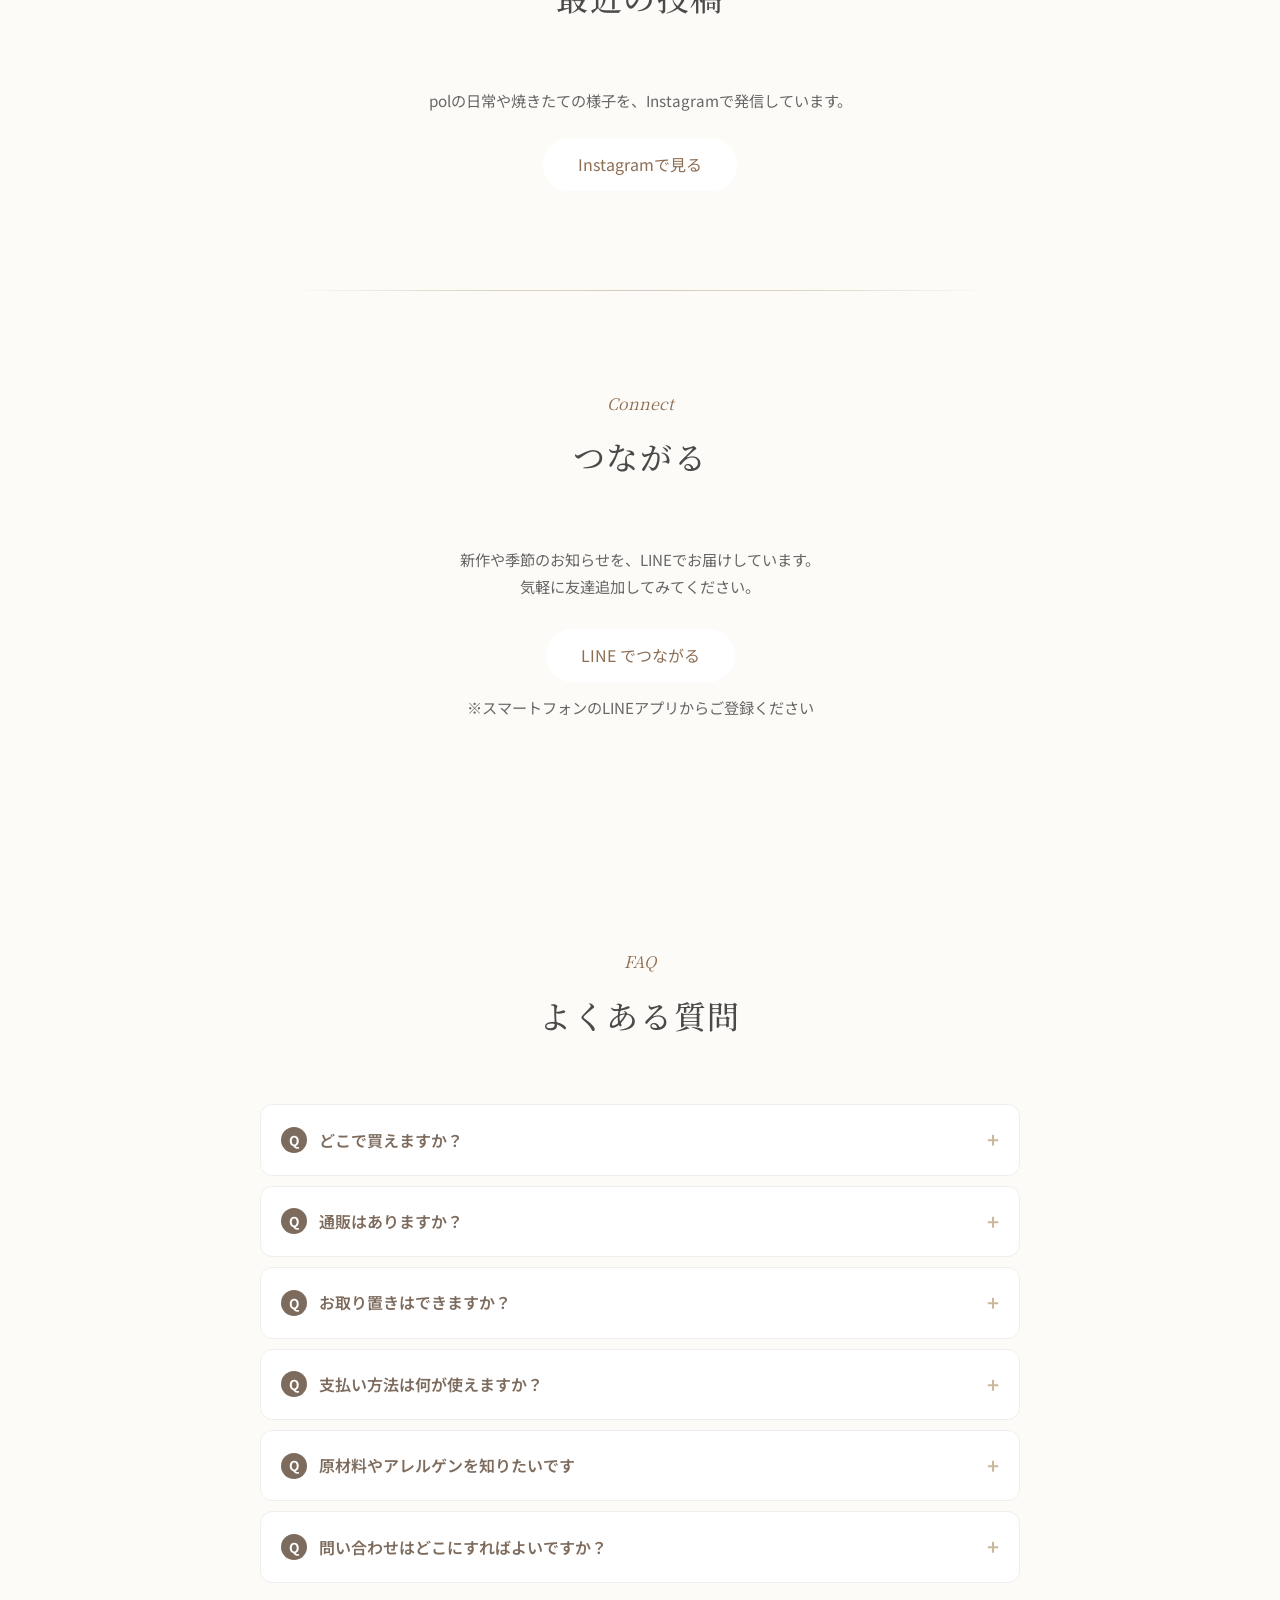
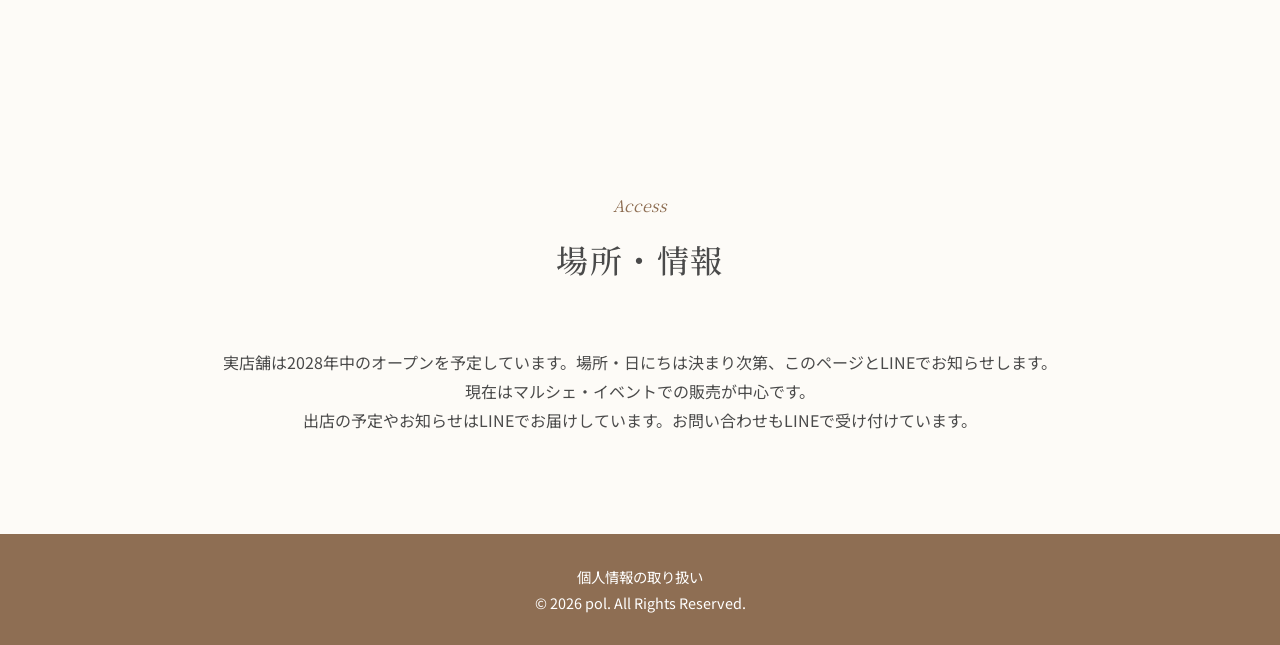
==== commit 8b33039f: "トップのボタンを「メニューを見る」から「焼き菓子・パンを見る」に変更 Co-Authored-By: Claude Sonnet 5.5 <noreply@anthropic.com>" ====
--- a/index.html
+++ b/index.html
@@ -206,7 +206,7 @@
                     <span>POLのお菓子とパンが、あなたの毎日の</span>
                     <span>小さな楽しみになりますように</span>
                 </p>
-                <a href="#menu" class="btn btn-primary fade-in-up delay-4">メニューを見る</a>
+                <a href="#menu" class="btn btn-primary fade-in-up delay-4">焼き菓子・パンを見る</a>
             </div>
             <div class="scroll-hint" aria-hidden="true">SCROLL<span></span></div>
         </section>
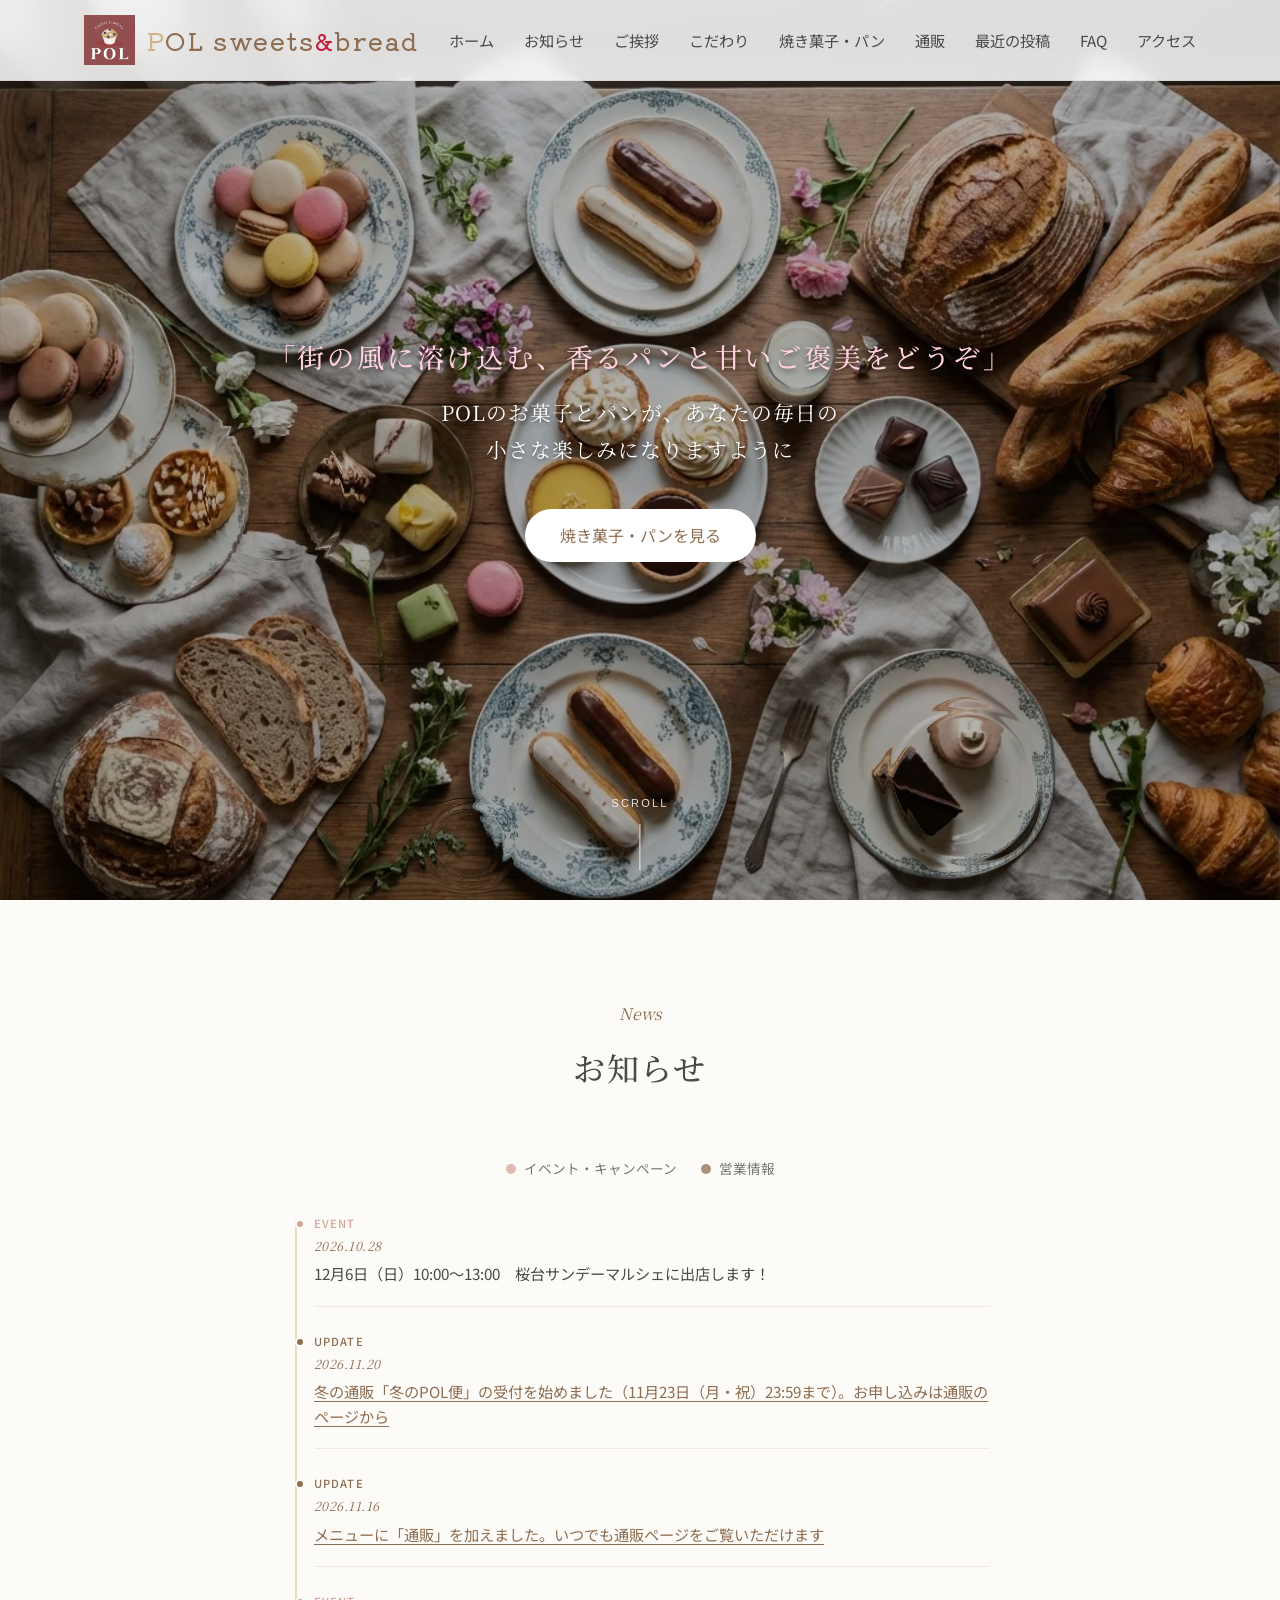
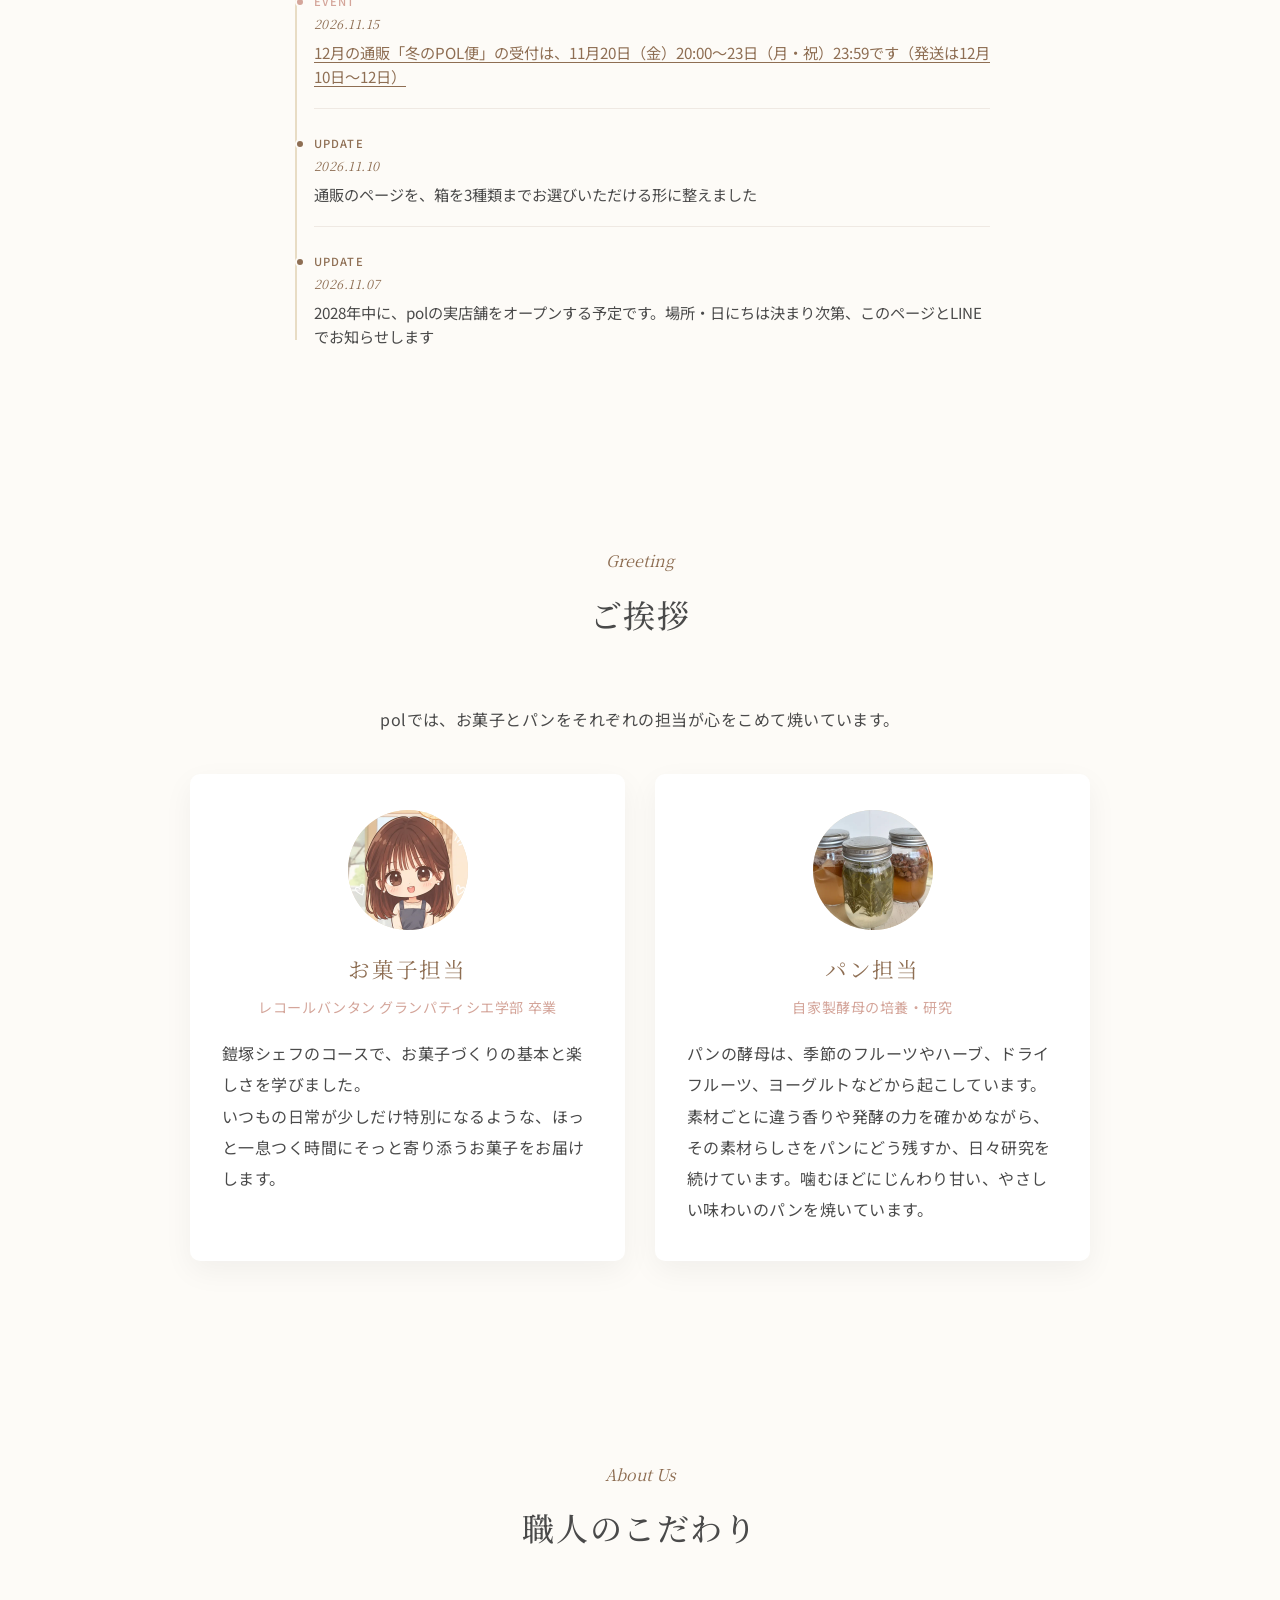
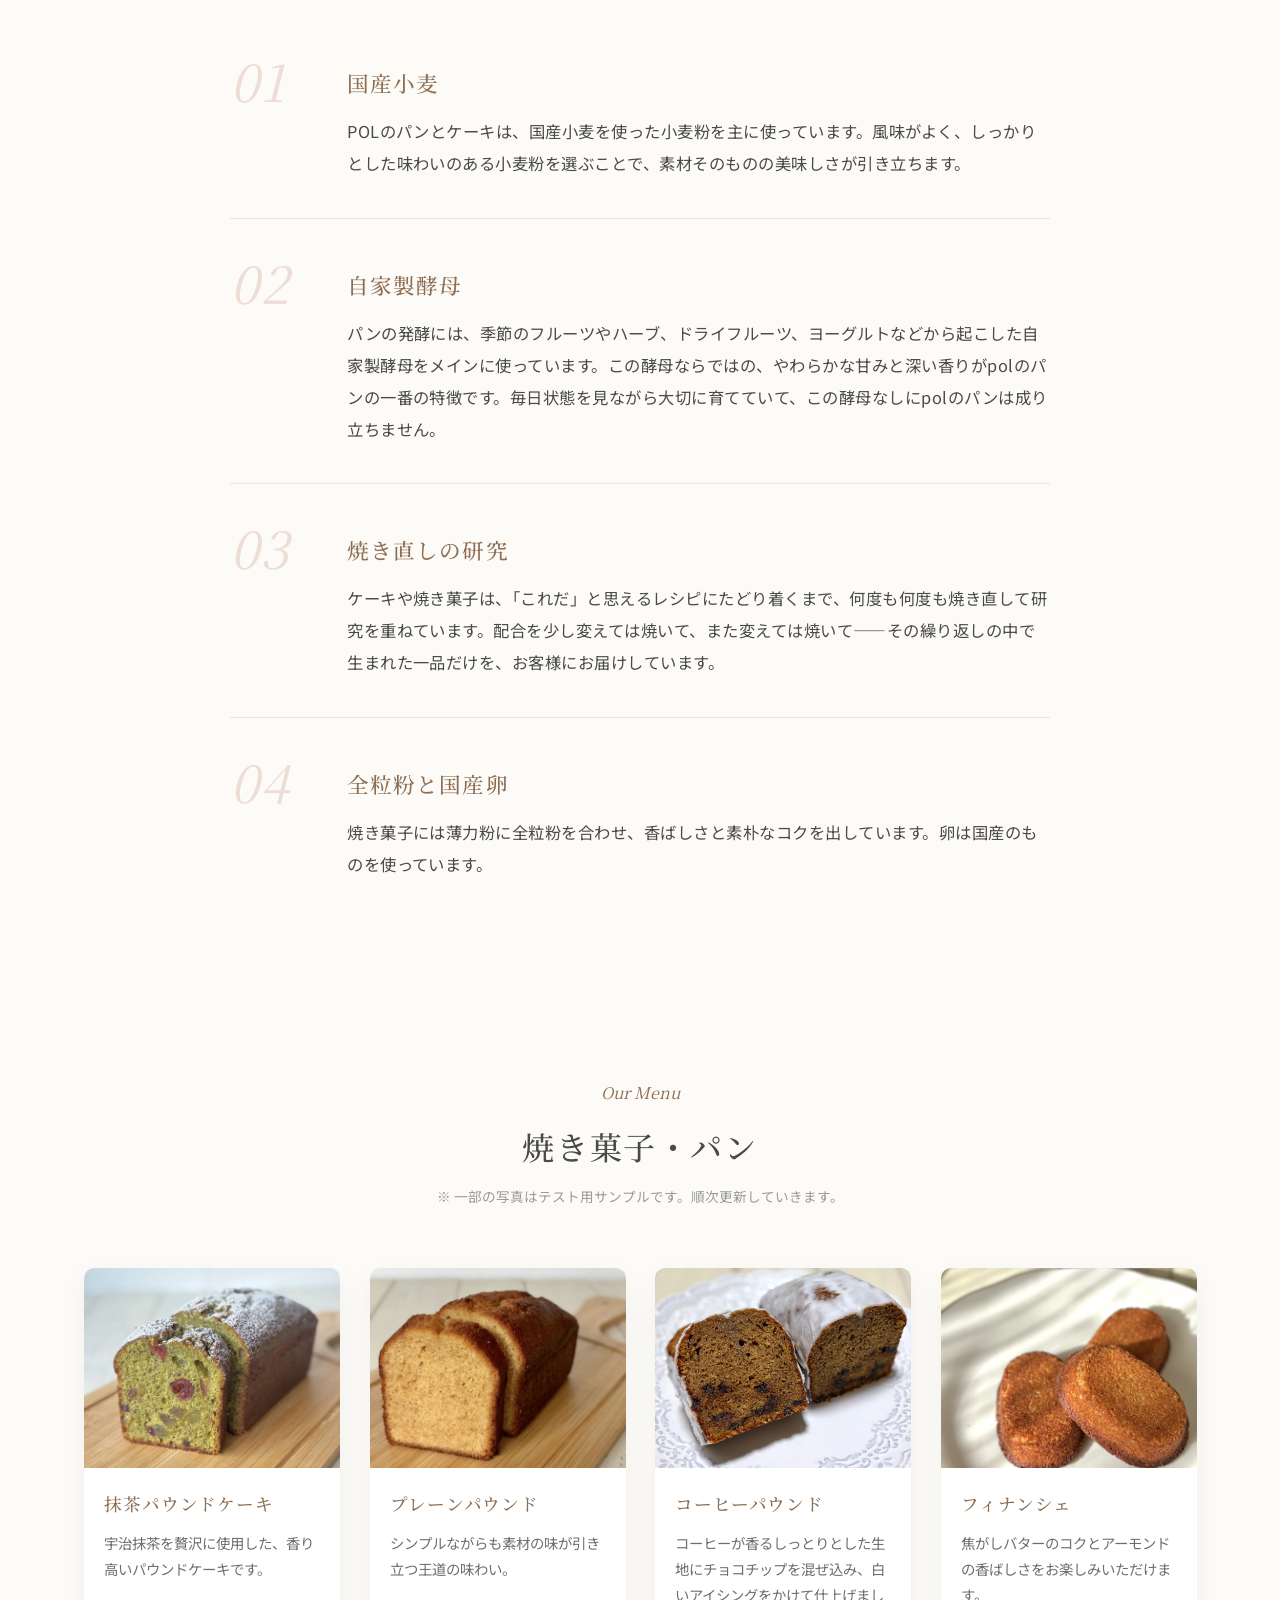
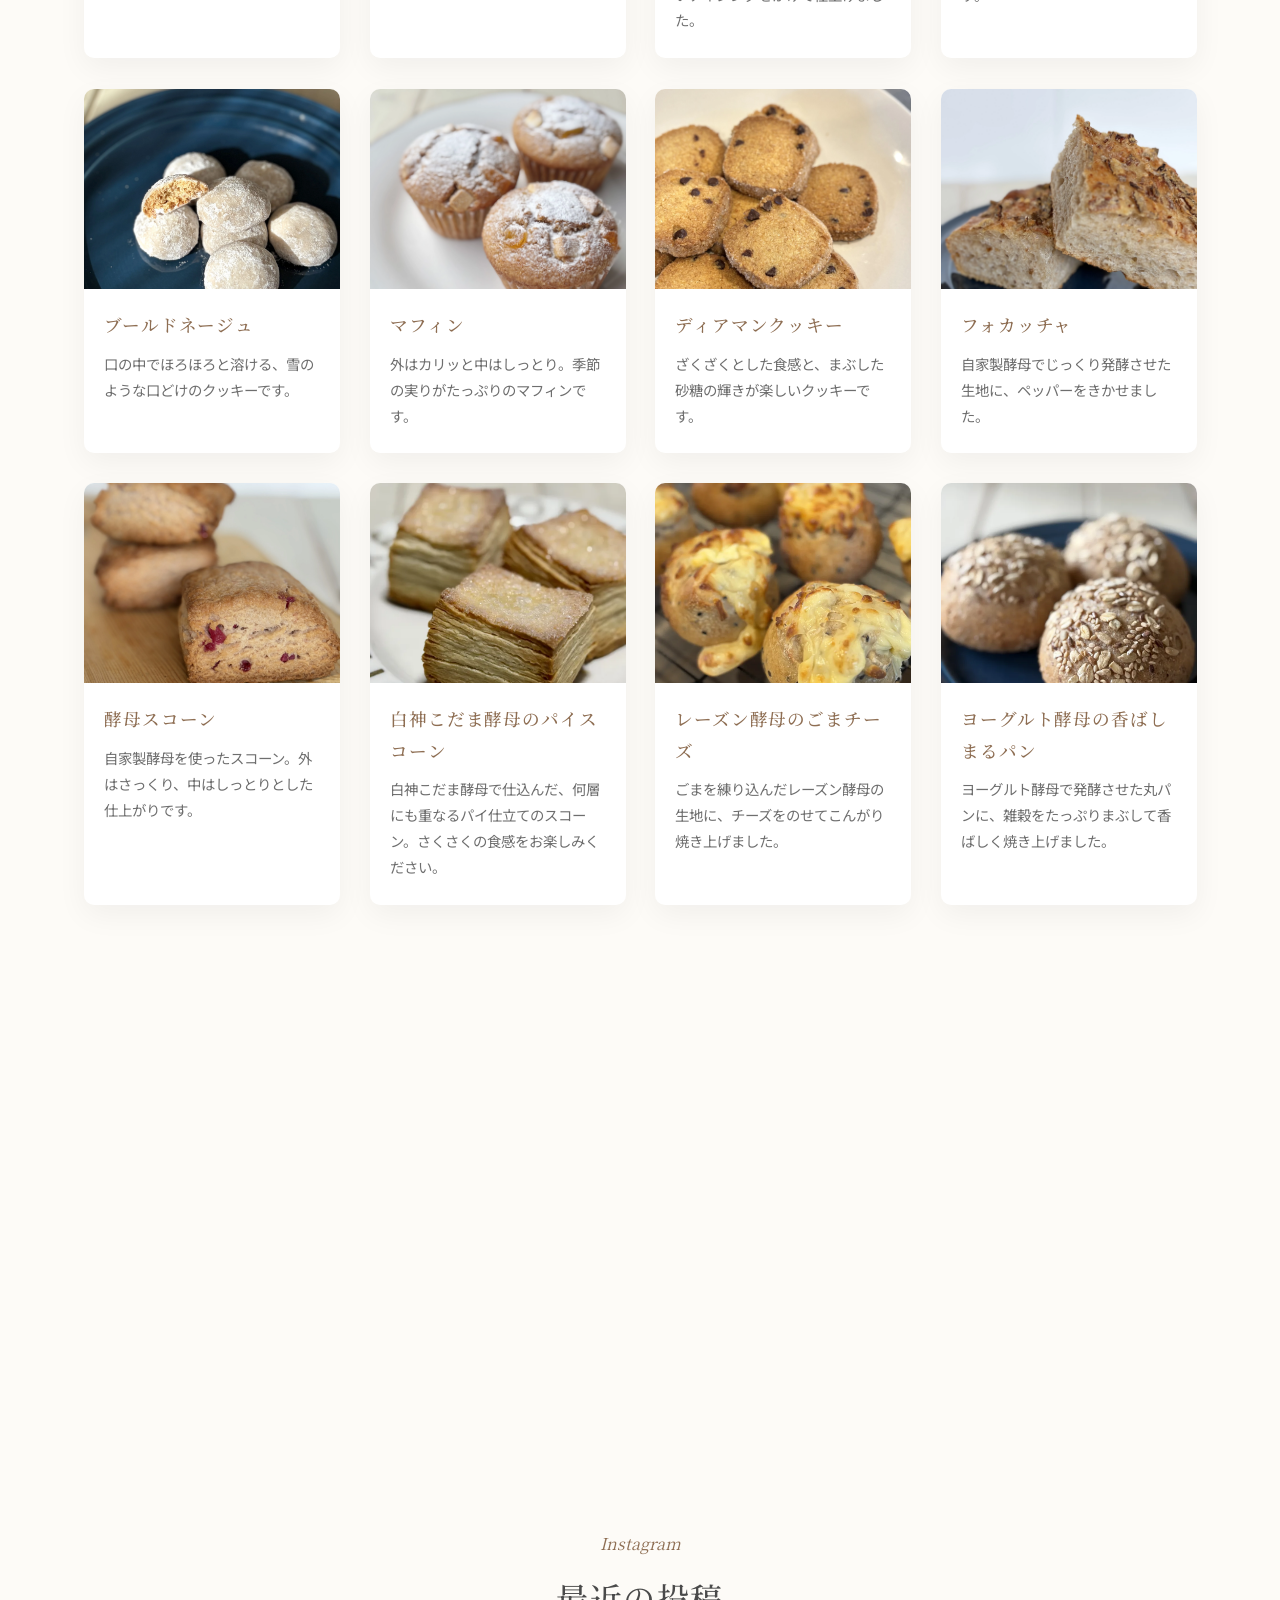
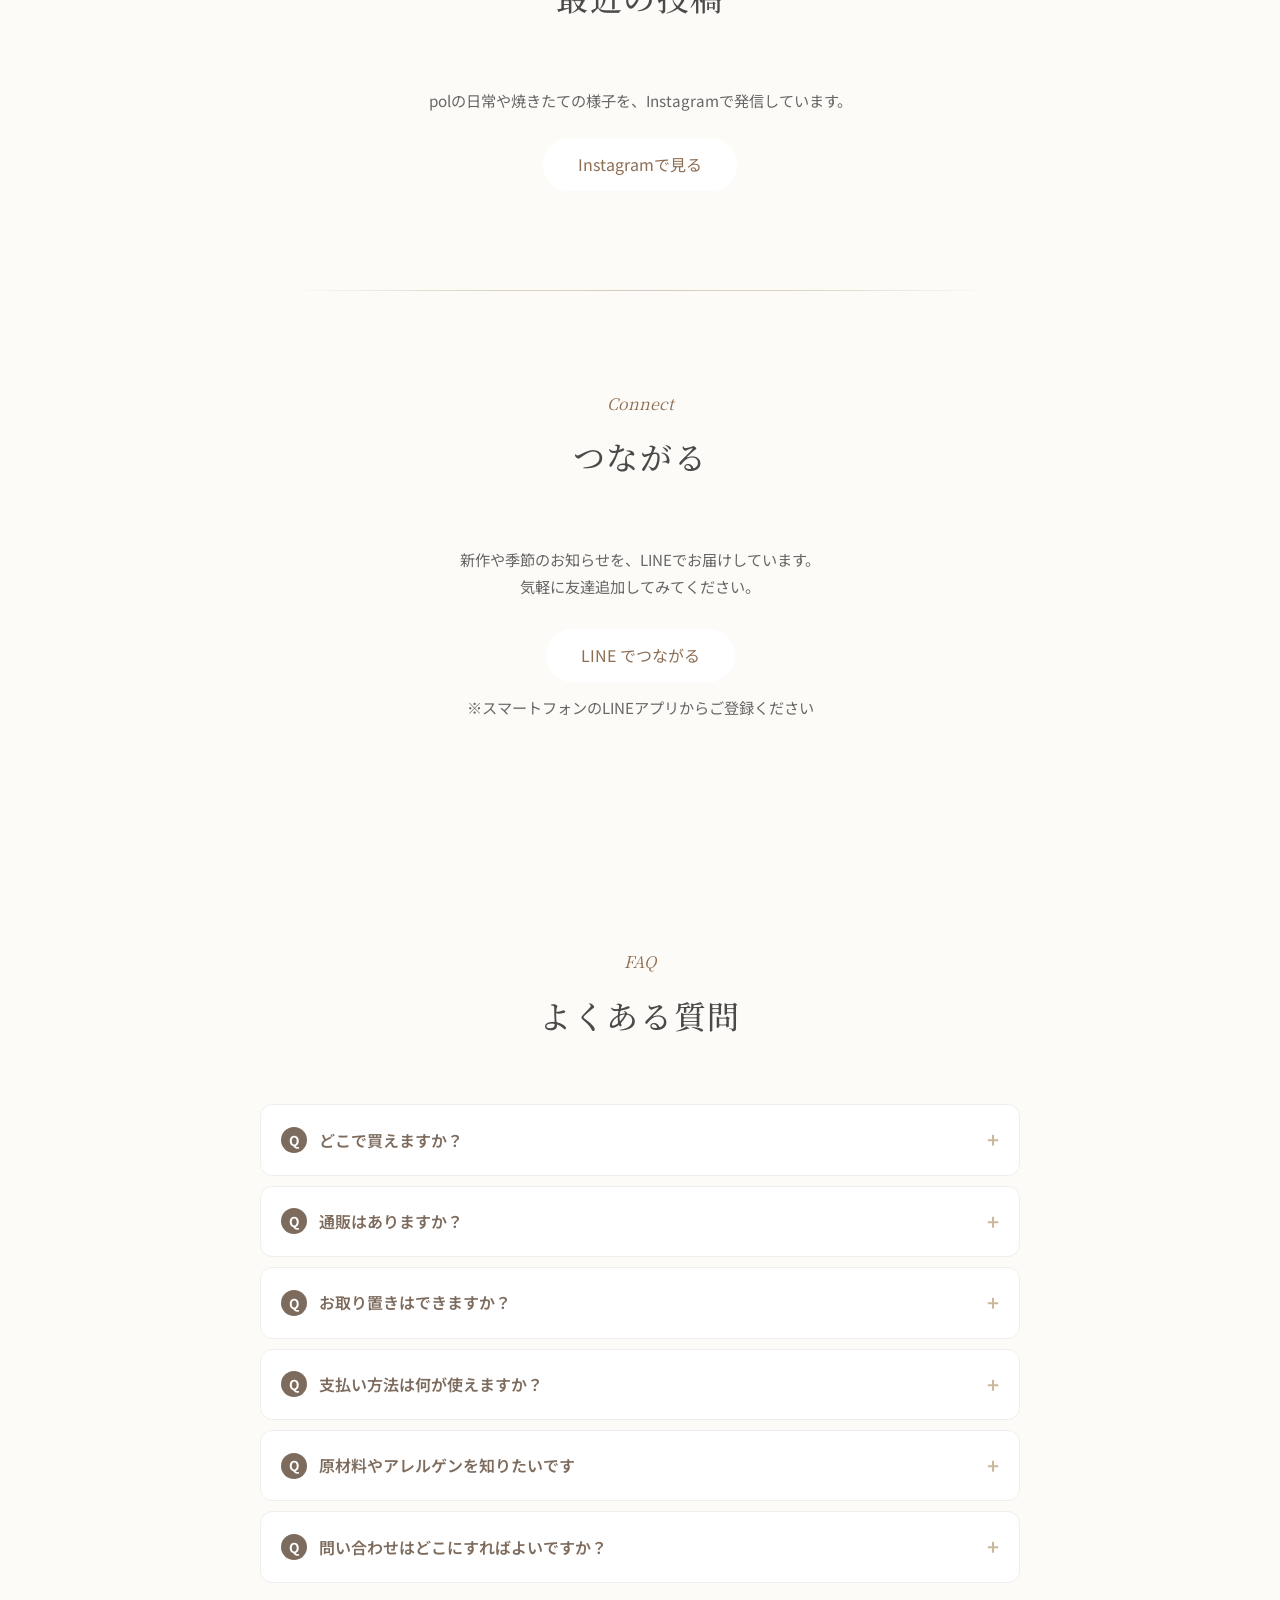
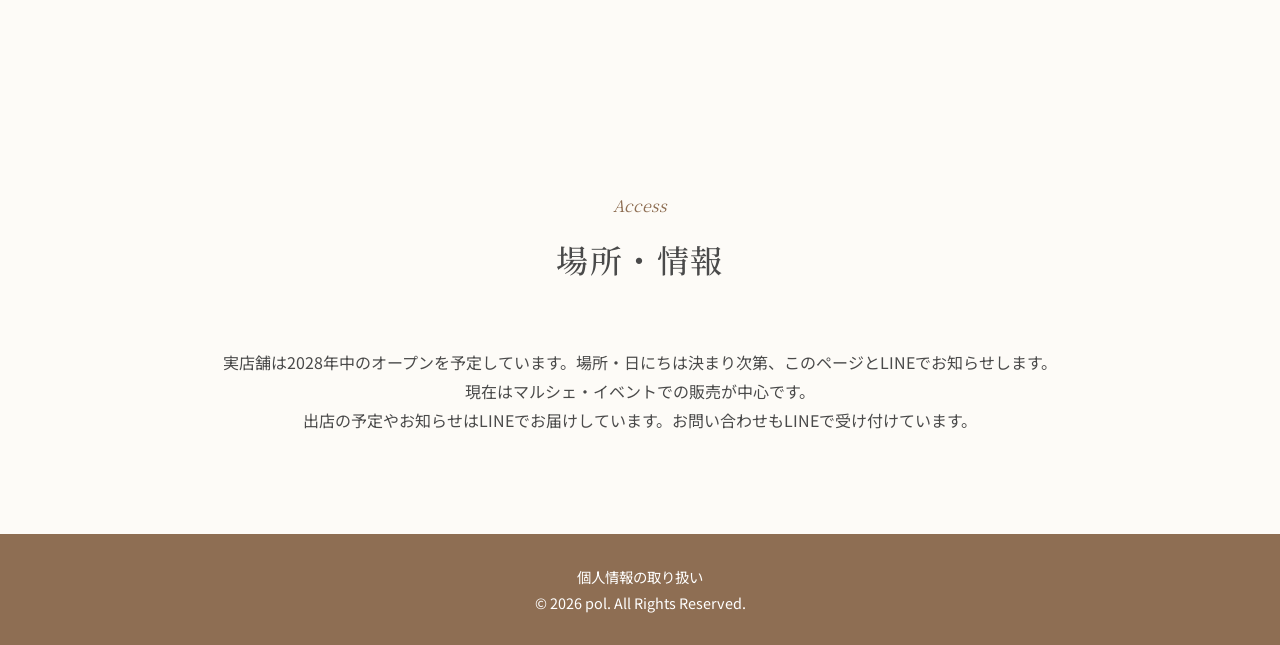
==== commit a4ae6be0: "通販の受付終了に合わせてNEW表示を外す（メニュー「通販」のNEW×3ページ・トップ通販ボタン枠の文頭NEW札）・使わなくなった .nav-new/.new-label を style.css から削" ====
--- a/index.html
+++ b/index.html
@@ -29,7 +29,7 @@
         href="https://fonts.googleapis.com/css2?family=Kiwi+Maru:wght@300;400;500&family=Noto+Sans+JP:wght@300;400;500&family=Noto+Serif+JP:wght@400;700&display=swap"
         rel="stylesheet">
     <link rel="icon" href="images/pol_logo_muffin.webp" type="image/webp">
-    <link rel="stylesheet" href="style.css?v=19">
+    <link rel="stylesheet" href="style.css?v=20">
 <link rel="stylesheet" href="timeline.css?v=3">
     <script src="main.js?v=3" defer></script>
     <script src="news.js?v=5" defer></script>
@@ -172,7 +172,7 @@
                     <li><a href="#greeting">ご挨拶</a></li>
                     <li><a href="#about">こだわり</a></li>
                     <li><a href="#menu">焼き菓子・パン</a></li>
-                    <li><a href="tsuhan/">通販<span class="nav-new" aria-hidden="true">NEW</span></a></li>
+                    <li><a href="tsuhan/">通販</a></li>
                     <!-- 【開業まで非表示・2026-09-04 けんじ指示】 戻すとき＝ data-hidden-until-open が付いた要素から style="display:none;" を消すだけ。 非表示にした全箇所の一覧は  grep -rn "hidden-until-open" *.html  で出ます。 -->
                     <li data-hidden-until-open="2026-09-04" style="display:none;"><a href="reservation.html">お取り置き</a></li>
                     <li><a href="#instagram">最近の投稿</a></li>
@@ -222,7 +222,7 @@
                      通販の受け口（お取り置き用GAS ?q=tsuhan）が state:"open"（受付中）を返したときだけ出す。
                      準備中・受付前・売り切れ・受付終了・読み込み失敗のときは hidden のまま＝何も出ない。日時をここに書かなくてよい -->
                 <div class="tsuhan-cta" id="tsuhan-cta" hidden>
-                    <p class="tsuhan-cta-note"><span class="new-label">NEW</span>通販のお申し込みを受け付けています<span id="tsuhan-cta-end"></span></p>
+                    <p class="tsuhan-cta-note">通販のお申し込みを受け付けています<span id="tsuhan-cta-end"></span></p>
                     <a href="tsuhan/" class="btn btn-primary">通販のお申し込み</a>
                 </div>
                 <script>
--- a/style.css
+++ b/style.css
@@ -173,34 +173,6 @@
 .nav a:hover::after,
 .nav a.active::after {
     width: 100%;
-}
-
-/* メニュー「通販」右上の NEW（2026-11-16 けんじ・案2）。外すときはHTMLの span.nav-new を消す。
-   位置は absolute＝文字の幅を変えない（メニューの折り返しに影響させない） */
-.nav-new {
-    position: absolute;
-    top: -9px;
-    right: -8px;
-    color: #C41E3A;
-    font-size: 0.58rem;
-    font-weight: 700;
-    letter-spacing: .04em;
-    line-height: 1;
-    pointer-events: none;
-}
-/* お知らせ欄の通販ボタン枠の文の頭に付ける NEW 札（2026-11-16） */
-.new-label {
-    display: inline-block;
-    background: #C41E3A;
-    color: #fff;
-    font-size: 0.7rem;
-    font-weight: 700;
-    letter-spacing: .08em;
-    line-height: 1;
-    padding: 4px 8px;
-    border-radius: 4px;
-    margin-right: 8px;
-    vertical-align: 2px;
 }
 
 /* Hero Section */
